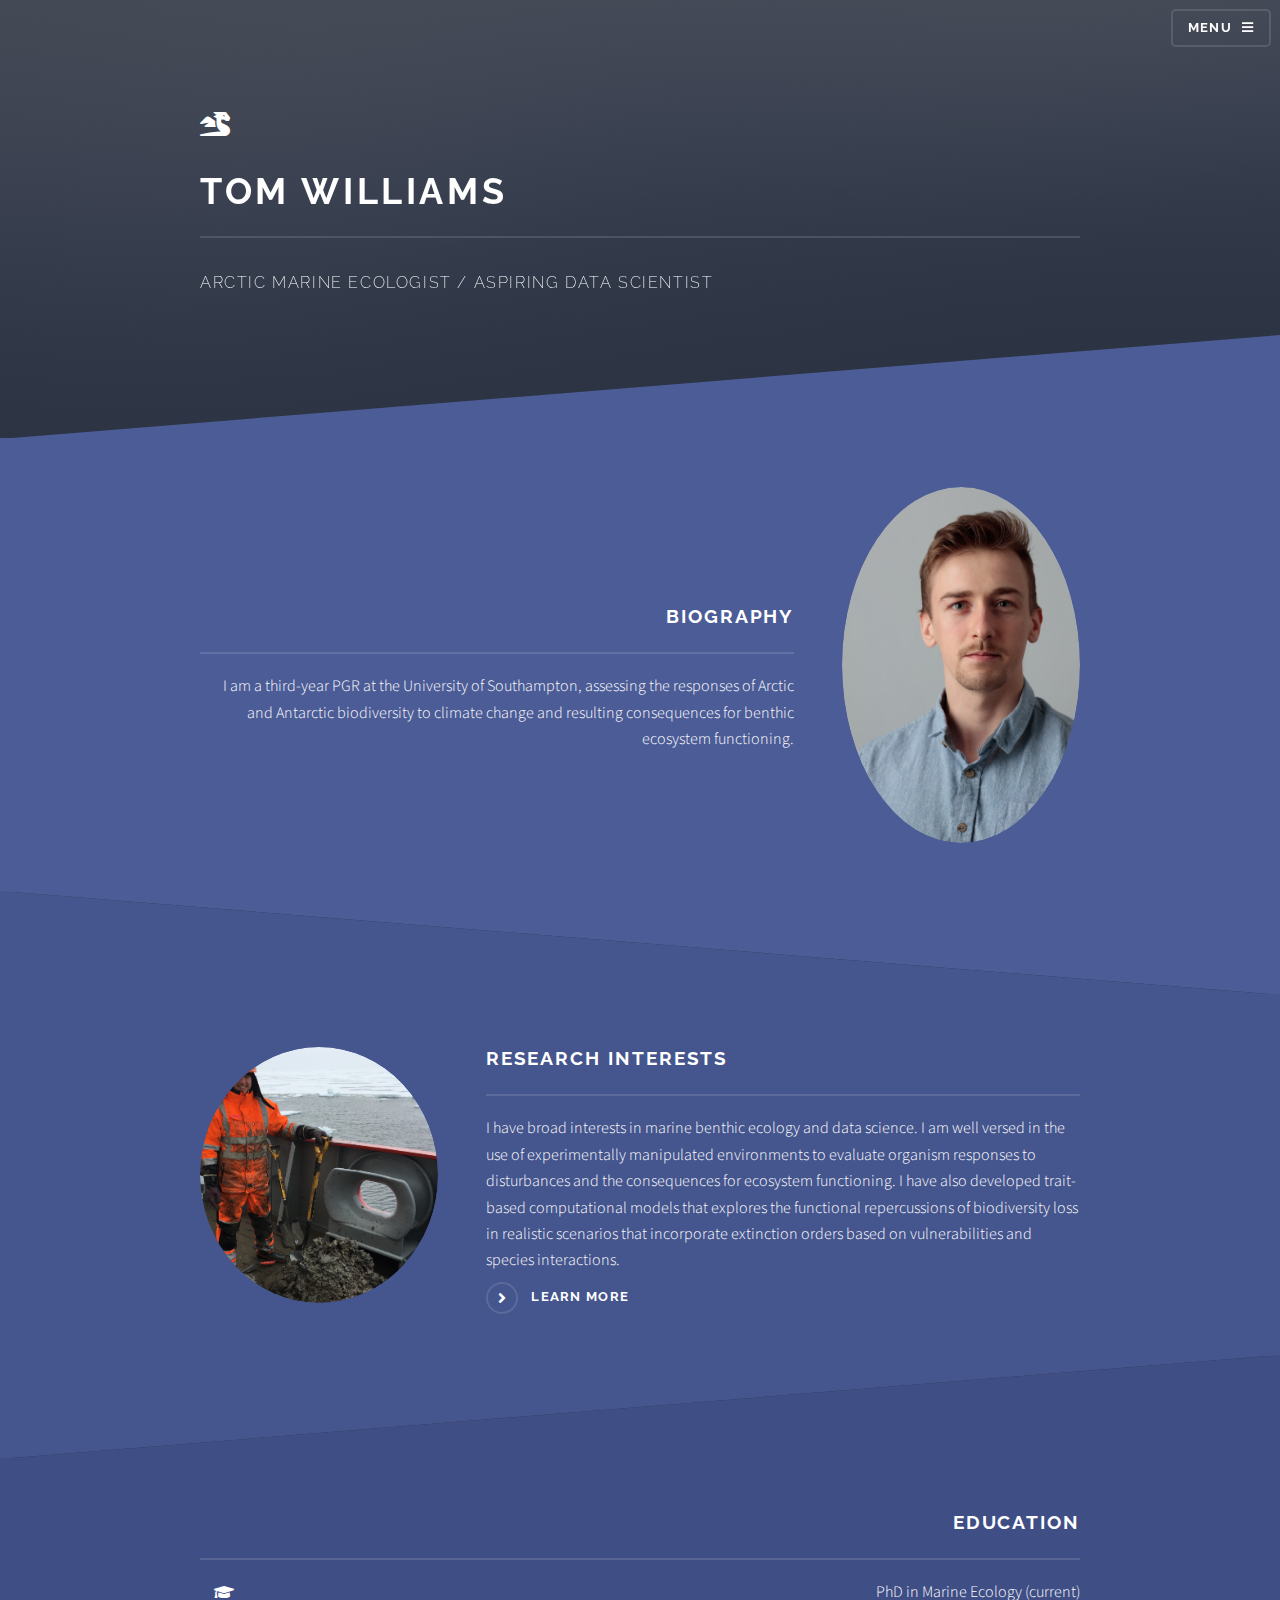
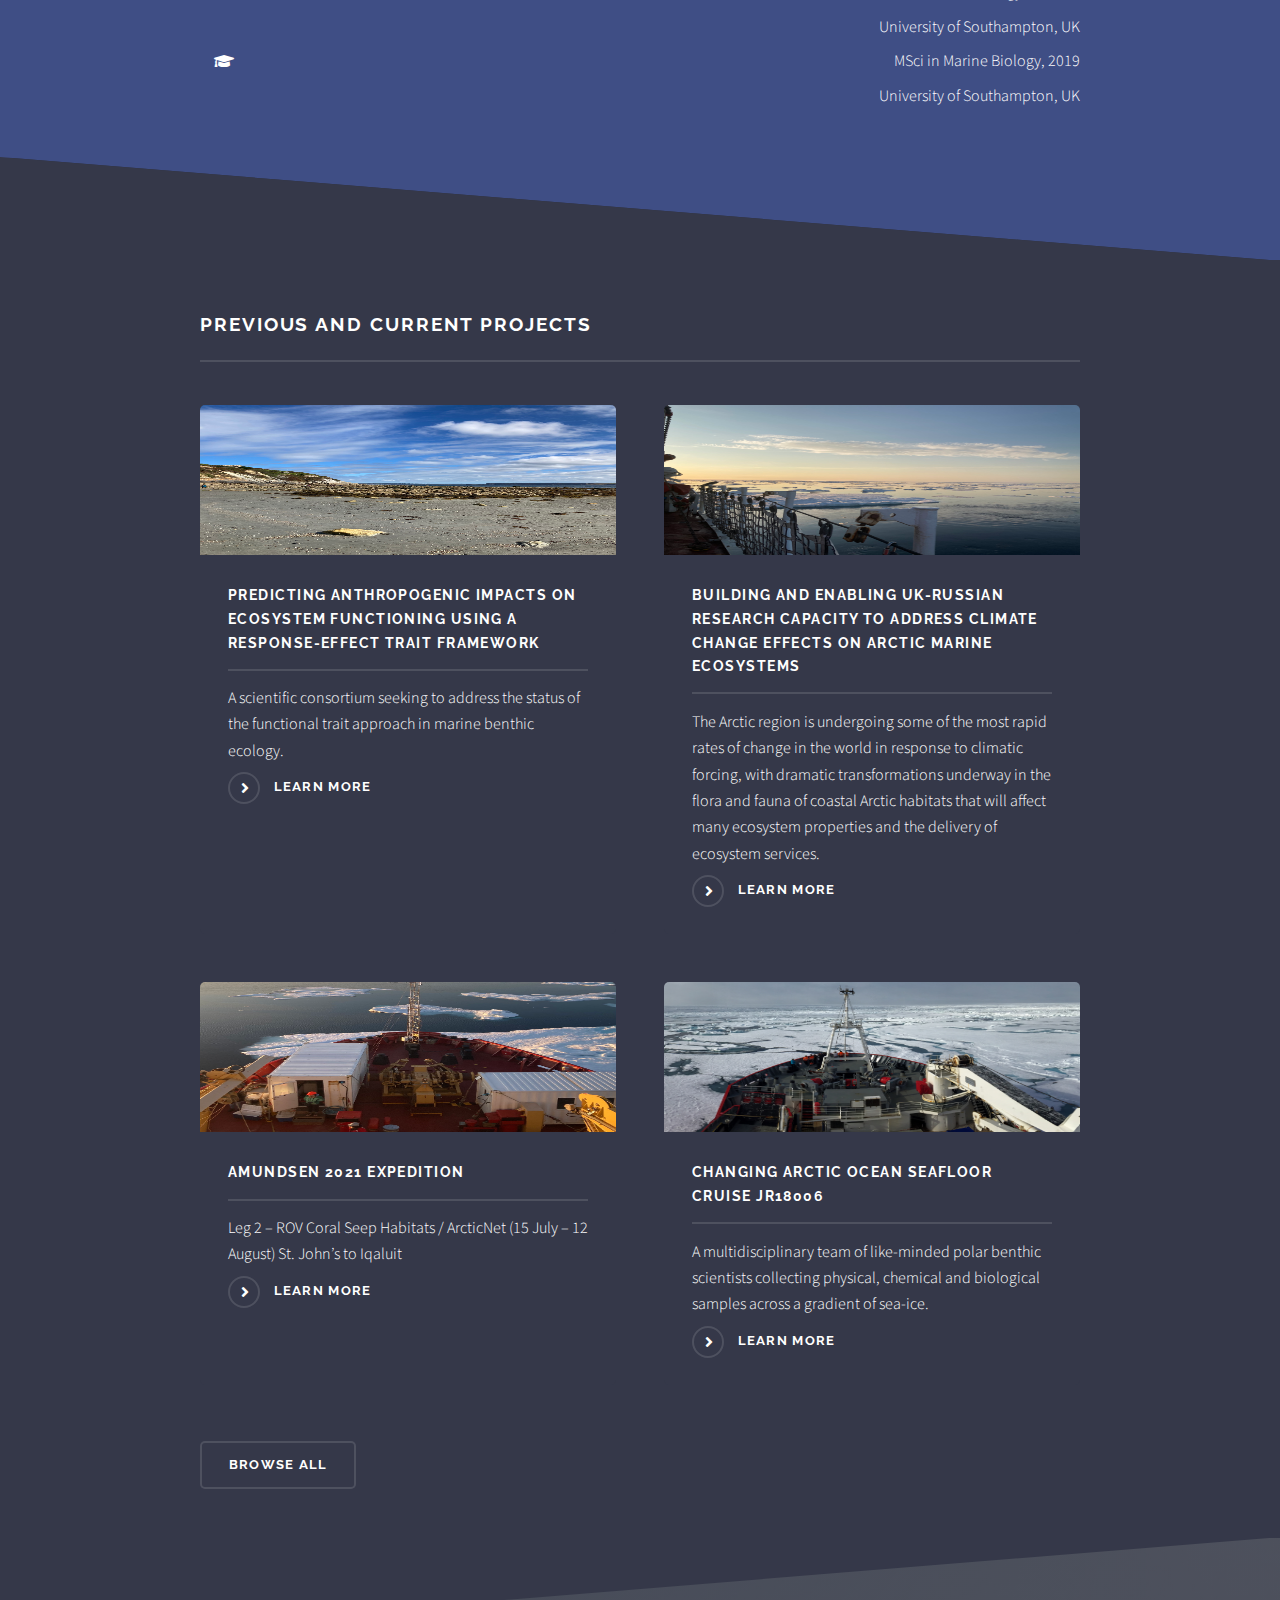
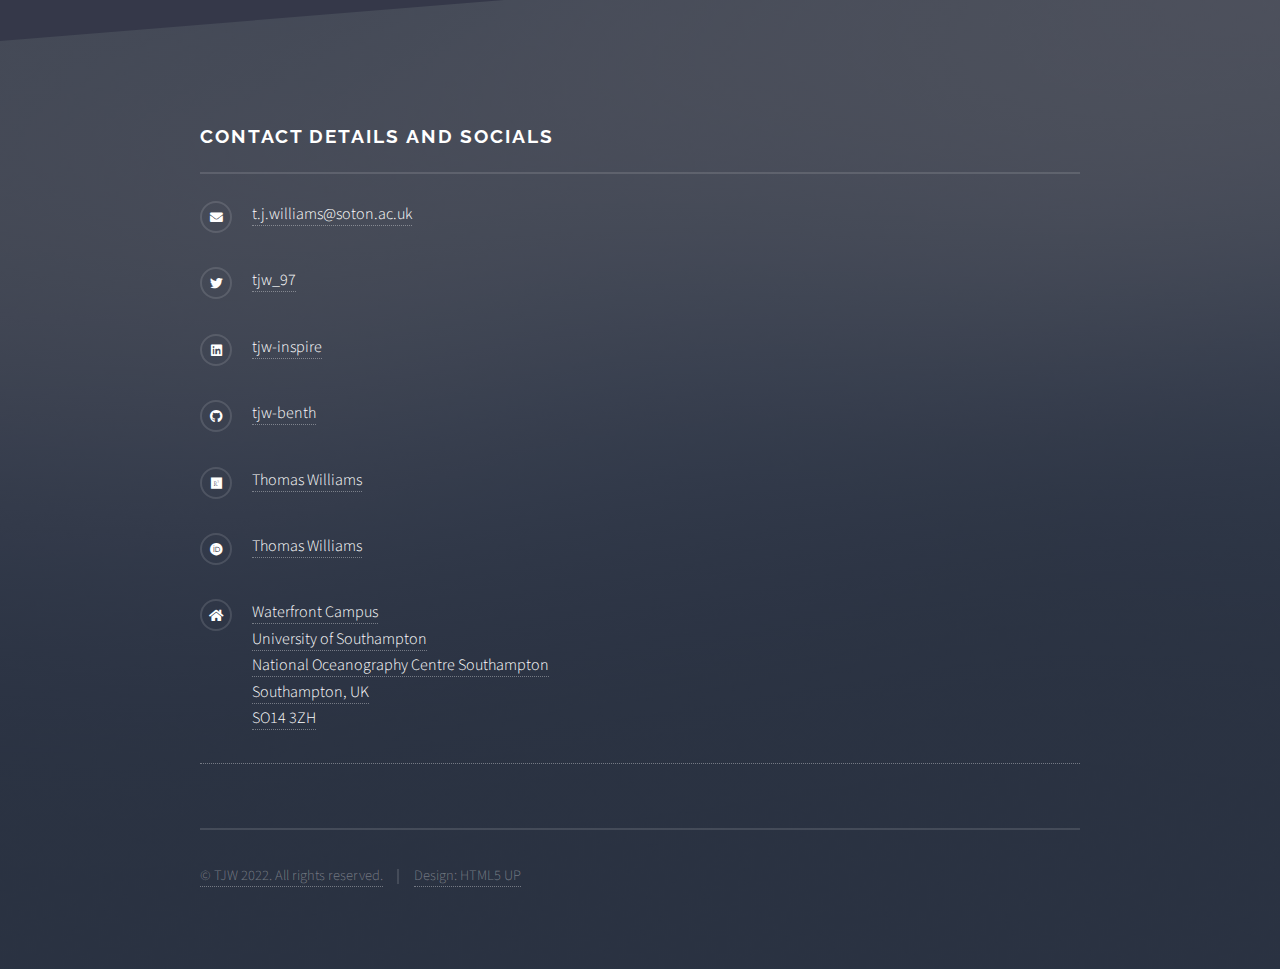
==== index.html @ 46961701 ":fire: removed obsolete contact form :art: rearranged contact information" ====
<!DOCTYPE HTML>
<!--
	Solid State by HTML5 UP
	html5up.net | @ajlkn
	Free for personal and commercial use under the CCA 3.0 license (html5up.net/license)
-->
<html>
	<head>
		<title>TJW.Github.io</title>
		<meta charset="utf-8" />
		<meta name="viewport" content="width=device-width, initial-scale=1, user-scalable=no" />
		<link rel="stylesheet" href="assets/css/main.css" />
		<noscript><link rel="stylesheet" href="assets/css/noscript.css" /></noscript>
	</head>
	<body class="is-preload">

		<!-- Page Wrapper -->
			<div id="page-wrapper">

				<!-- Header -->
					<header id="header" class="alt">
						<h1><a href="index.html">TJW</a></h1>
						<nav>
							<a href="#menu">Menu</a>
						</nav>
					</header>

				<!-- Menu -->
					<nav id="menu">
						<div class="inner">
							<h2>Menu</h2>
							<ul class="links">
								<li><a href="index.html">Home</a></li>
								<li><a href="publications.html">Publications</a></li>
								<li><a href="projects.html">Projects</a></li>
								<li><a href="#footer">Contact</a></li>
								<li><a href="#">CV</a></li>
							</ul>
							<a href="#" class="close">Close</a>
						</div>
					</nav>

				<!-- Banner -->
					<section id="banner">
						<div class="inner">
							<div class="logo"><span class="fas fa-dragon" style="font-size:24px;"></span></div>
							<h2>Tom Williams</h2>
							<p>Arctic Marine Ecologist / Aspiring Data Scientist</p>
						</div>
					</section>

				<!-- Wrapper -->
					<section id="wrapper">

						<!-- One -->
							<section id="one" class="wrapper spotlight style1">
								<div class="inner">
									<a class="image"><img src="images/profile_shot.JPG" alt="" /></a>
									<div class="content">
										<h2 class="major">Biography</h2>
										<p>I am a third-year PGR at the University of Southampton, assessing the responses of Arctic and Antarctic biodiversity to climate change and resulting consequences for benthic ecosystem functioning.</p>
									</div>
								</div>
							</section>

						<!-- Two -->
							<section id="two" class="wrapper alt spotlight style2">
								<div class="inner">
									<a class="image"><img src="images/Tom_Arcticgear.JPG" alt="" /></a>
									<div class="content">
										<h2 class="major">Research Interests</h2>
										<p>I have broad interests in marine benthic ecology and data science. I am well versed in the use of experimentally manipulated environments to evaluate organism responses to disturbances and the consequences for ecosystem functioning. I have also developed trait-based computational models that explores the functional repercussions of biodiversity loss in realistic scenarios that incorporate extinction orders based on vulnerabilities and species interactions.</p>
										<a href="projects.html" class="special">Learn more</a>
									</div>
								</div>
							</section>

						<!-- Three -->
							<section id="three" class="wrapper spotlight style3">
								<div class="inner">

									<div class="content">
										<h2 class="major">Education</h2>
										<ul class="ul-edu fa-ul">
											<li>
												<i class="fa-li fas fa-graduation-cap">
												</i>
												<div class="description">
													<p class="course">PhD in Marine Ecology (current)</p>
													<p class="institution">University of Southampton, UK</p>
                       </div>
											</li>
											<li>
												<i class="fa-li fas fa-graduation-cap">
												</i>
												<div class="description">
													<p class="course">MSci in Marine Biology, 2019</p>
													<p class="institution">University of Southampton, UK</p>
											 </div>
											</li>
										</ul>
									</div>
								</div>
							</section>

						<!-- Four -->
							<section id="four" class="wrapper alt style2">
								<div class="inner">
									<h2 class="major">Previous and Current Projects</h2>
									<section class="features">
										<article>
											<a href="https://euromarinenetwork.eu/activities/predicting-anthropogenic-impacts-on-ecosystem-functioning-using-a-response-effect-trait/" class="image"><img src="images/Brittany_beach.jpg" width= 200px; height = 150px; object-fit: cover; alt="" /></a>
											<h3 class="major">Predicting Anthropogenic Impacts on Ecosystem Functioning using a Response-Effect Trait Framework</h3>
											<p>A scientific consortium seeking to address the status of the functional trait approach in marine benthic ecology.</p>
											<a href="https://euromarinenetwork.eu/activities/predicting-anthropogenic-impacts-on-ecosystem-functioning-using-a-response-effect-trait/" class="special">Learn more</a>
										</article>
										<article>
											<a href="https://www.southampton.ac.uk/publicpolicy/support-for-policymakers/policy-projects/uk-russia-arctic-project-martin-solan.page" class="image"><img src="images/background_ice_ship.jpg" width= 200px; height = 150px; object-fit: cover; alt="" /></a>
											<h3 class="major">Building and enabling UK-Russian research capacity to address climate change effects on Arctic marine ecosystems</h3>
											<p>The Arctic region is undergoing some of the most rapid rates of change in the world in response to climatic forcing, with dramatic transformations underway in the flora and fauna of coastal Arctic habitats that will affect many ecosystem properties and the delivery of ecosystem services. </p>
											<a href="https://www.southampton.ac.uk/publicpolicy/support-for-policymakers/policy-projects/uk-russia-arctic-project-martin-solan.page" class="special">Learn more</a>
										</article>
										<article>
											<a href="https://amundsenscience.com/wp-content/uploads/2022/03/2021-Amundsen-Expedition-Report-2022-03-16-compressed.pdf" class="image"><img src="images/photo_Amundsen_2021.jpg" width= 200px; height = 150px; object-fit: cover; alt="" /></a>
											<h3 class="major">Amundsen 2021 Expedition</h3>
											<p>Leg 2 – ROV Coral Seep Habitats / ArcticNet (15 July – 12 August) St. John’s to Iqaluit</p>
											<a href="https://amundsenscience.com/wp-content/uploads/2022/03/2021-Amundsen-Expedition-Report-2022-03-16-compressed.pdf" class="special">Learn more</a>
										</article>
										<article>
											<a href="https://www.bodc.ac.uk/resources/inventories/cruise_inventory/report/17334/" class="image"><img src="images/photo_JCR_2019.jpg" width= 200px; height = 150px; object-fit: cover; alt="" /></a>
											<h3 class="major">Changing Arctic Ocean Seafloor Cruise JR18006</h3>
											<p>A multidisciplinary team of like-minded polar benthic scientists collecting physical, chemical and biological samples across a gradient of sea-ice.</p>
											<a href="https://www.bodc.ac.uk/resources/inventories/cruise_inventory/report/17334/" class="special">Learn more</a>
										</article>
									</section>
									<ul class="actions">
										<li><a href="projects.html" class="button">Browse All</a></li>
									</ul>
								</div>
							</section>

					</section>

				<!-- Footer -->
					<section id="footer">
						<div class="inner">
							<h2 class="major">Contact details and Socials</h2>
							<p></p>
							<ul class="contact">
								<li class="icon solid fa-envelope"><a href="mailto:t.j.williams@soton.ac.uk">t.j.williams@soton.ac.uk</a></li>
								<li class="icon brands fa-twitter"><a href="https://twitter.com/tjw_97">tjw_97</a></li>
								<li class="icon brands fa-linkedin"><a href="https://www.linkedin.com/in/tjwinspire/">tjw-inspire</a></li>
								<li class="icon brands fa-github"><a href="https://github.com/tjw-benth">tjw-benth</a></li>
								<li class="icon brands fa-researchgate"><a href="https://www.researchgate.net/profile/Thomas-Williams-3">Thomas Williams</a></li>
								<li class="icon brands fa-orcid"><a href="https://orcid.org/0000-0002-6616-955X">Thomas Williams</a></li>
								<li class="icon solid fa-home">
									<a href="https://www.southampton.ac.uk/about/faculties-schools-departments/school-of-ocean-and-earth-science">Waterfront Campus<br />
									University of Southampton<br />
									National Oceanography Centre Southampton<br />
									Southampton, UK<br />
									SO14 3ZH<br />
								</li>
							</ul>
							<ul class="copyright">
								<li>&copy; TJW 2022. All rights reserved.</li><li>Design: <a href="http://html5up.net">HTML5 UP</a></li>
							</ul>
						</div>
					</section>

			</div>

		<!-- Scripts -->
			<script src="assets/js/jquery.min.js"></script>
			<script src="assets/js/jquery.scrollex.min.js"></script>
			<script src="assets/js/browser.min.js"></script>
			<script src="assets/js/breakpoints.min.js"></script>
			<script src="assets/js/util.js"></script>
			<script src="assets/js/main.js"></script>

	</body>
</html>
---- assets/css/main.css ----
@import url(fontawesome-all.min.css);
@import url("https://fonts.googleapis.com/css?family=Raleway:200,700|Source+Sans+Pro:300,600,300italic,600italic");

/*
	Solid State by HTML5 UP
	html5up.net | @ajlkn
	Free for personal and commercial use under the CCA 3.0 license (html5up.net/license)
*/

html, body, div, span, applet, object,
iframe, h1, h2, h3, h4, h5, h6, p, blockquote,
pre, a, abbr, acronym, address, big, cite,
code, del, dfn, em, img, ins, kbd, q, s, samp,
small, strike, strong, sub, sup, tt, var, b,
u, i, center, dl, dt, dd, ol, ul, li, fieldset,
form, label, legend, table, caption, tbody,
tfoot, thead, tr, th, td, article, aside,
canvas, details, embed, figure, figcaption,
footer, header, hgroup, menu, nav, output, ruby,
section, summary, time, mark, audio, video {
	margin: 0;
	padding: 0;
	border: 0;
	font-size: 100%;
	font: inherit;
	vertical-align: baseline;}

article, aside, details, figcaption, figure,
footer, header, hgroup, menu, nav, section {
	display: block;}

body {
	line-height: 1;
}

ol, ul {
	list-style: none;
	margin: 5px 0;
}

blockquote, q {
	quotes: none;
}

	blockquote:before, blockquote:after, q:before, q:after {
		content: '';
		content: none;
	}

table {
	border-collapse: collapse;
	border-spacing: 0;
}

body {
	-webkit-text-size-adjust: none;
}

mark {
	background-color: transparent;
	color: inherit;
}

input::-moz-focus-inner {
	border: 0;
	padding: 0;
}

input, select, textarea {
	-moz-appearance: none;
	-webkit-appearance: none;
	-ms-appearance: none;
	appearance: none;
}

/* Basic */

	@-ms-viewport {
		width: device-width;
	}

	body {
		-ms-overflow-style: scrollbar;
	}

	@media screen and (max-width: 480px) {

		html, body {
			min-width: 320px;
		}

	}

	html {
		box-sizing: border-box;
	}

	*, *:before, *:after {
		box-sizing: inherit;
	}

	body {
		background-color: #2e3141;
		background-image: linear-gradient(to top, rgba(46, 49, 65, 0.8), rgba(46, 49, 65, 0.8)), url("../../images/background_ice_fog.jpg");
		background-size: auto, cover;
		background-attachment: fixed, fixed;
		background-position: center, center;
	}

		body.is-preload *, body.is-preload *:before, body.is-preload *:after {
			-moz-animation: none !important;
			-webkit-animation: none !important;
			-ms-animation: none !important;
			animation: none !important;
			-moz-transition: none !important;
			-webkit-transition: none !important;
			-ms-transition: none !important;
			transition: none !important;
		}

/* Type */

	body, input, select, textarea {
		color: #ffffff;
		font-family: "Source Sans Pro", Helvetica, sans-serif;
		font-size: 16.5pt;
		font-weight: 300;
		line-height: 1.65;
	}

		@media screen and (max-width: 1680px) {

			body, input, select, textarea {
				font-size: 13pt;
			}

		}

		@media screen and (max-width: 1280px) {

			body, input, select, textarea {
				font-size: 12pt;
			}

		}

		@media screen and (max-width: 980px) {

			body, input, select, textarea {
				font-size: 12pt;
			}

		}

		@media screen and (max-width: 736px) {

			body, input, select, textarea {
				font-size: 12pt;
			}

		}

		@media screen and (max-width: 480px) {

			body, input, select, textarea {
				font-size: 12pt;
			}

		}

	a {
		-moz-transition: color 0.2s ease-in-out, border-bottom-color 0.2s ease-in-out;
		-webkit-transition: color 0.2s ease-in-out, border-bottom-color 0.2s ease-in-out;
		-ms-transition: color 0.2s ease-in-out, border-bottom-color 0.2s ease-in-out;
		transition: color 0.2s ease-in-out, border-bottom-color 0.2s ease-in-out;
		border-bottom: dotted 1px rgba(255, 255, 255, 0.35);
		color: #ffffff;
		text-decoration: none;
	}

		a:hover {
			border-bottom-color: transparent;
			color: #ffffff !important;
		}

		a.special:not(.button) {
			text-decoration: none;
			border-bottom: 0;
			display: block;
			font-family: Raleway, Helvetica, sans-serif;
			font-size: 0.8em;
			font-weight: 700;
			letter-spacing: 0.1em;
			margin: 0 0 2em 0;
			text-transform: uppercase;
		}

			a.special:not(.button):before {
				-moz-osx-font-smoothing: grayscale;
				-webkit-font-smoothing: antialiased;
				display: inline-block;
				font-style: normal;
				font-variant: normal;
				text-rendering: auto;
				line-height: 1;
				text-transform: none !important;
				font-family: 'Font Awesome 5 Free';
				font-weight: 900;
			}

			a.special:not(.button):before {
				-moz-transition: background-color 0.2s ease-in-out;
				-webkit-transition: background-color 0.2s ease-in-out;
				-ms-transition: background-color 0.2s ease-in-out;
				transition: background-color 0.2s ease-in-out;
				border-radius: 100%;
				border: solid 2px rgba(255, 255, 255, 0.125);
				content: '\f105';
				display: inline-block;
				font-size: 1.25em;
				height: 2em;
				line-height: 1.75em;
				margin-right: 0.85em;
				text-align: center;
				text-indent: 0.15em;
				vertical-align: middle;
				width: 2em;
			}

			a.special:not(.button):hover:before {
				background-color: rgba(255, 255, 255, 0.025);
			}

			a.special:not(.button):active:before {
				background-color: rgba(255, 255, 255, 0.075);
			}

	strong, b {
		color: #ffffff;
		font-weight: 600;
	}

	em, i {
		font-style: italic;
	}

	p {
		margin: 0 0 .5em 0;
	}

	h1, h2, h3, h4, h5, h6 {
		color: #ffffff;
		font-family: Raleway, Helvetica, sans-serif;
		font-weight: 700;
		letter-spacing: 0.1em;
		margin: 0 0 1em 0;
		text-transform: uppercase;
	}

		h1 a, h2 a, h3 a, h4 a, h5 a, h6 a {
			color: inherit;
			text-decoration: none;
			border-bottom: 0;
		}

		h1 span, h2 span, h3 span, h4 span, h5 span, h6 span {
			font-weight: 200;
		}

		h1.major, h2.major, h3.major, h4.major, h5.major, h6.major {
			padding-bottom: 1em;
			border-bottom: solid 2px rgba(255, 255, 255, 0.125);
		}

	h2 {
		font-size: 1.2em;
	}

	h3 {
		font-size: 0.9em;
	}

	h4 {
		font-size: 0.7em;
	}

	h5 {
		font-size: 0.7em;
	}

	h6 {
		font-size: 0.7em;
	}

	@media screen and (max-width: 736px) {

		h2 {
			font-size: 1em;
		}

		h3 {
			font-size: 0.8em;
		}

	}

	sub {
		font-size: 0.8em;
		position: relative;
		top: 0.5em;
	}

	sup {
		font-size: 0.8em;
		position: relative;
		top: -0.5em;
	}

	blockquote {
		border-left: solid 4px rgba(255, 255, 255, 0.125);
		font-style: italic;
		margin: 0 0 2em 0;
		padding: 0.5em 0 0.5em 2em;
	}

	code {
		background: rgba(255, 255, 255, 0.025);
		border-radius: 5px;
		border: solid 2px rgba(255, 255, 255, 0.125);
		font-family: "Courier New", monospace;
		font-size: 0.9em;
		margin: 0 0.25em;
		padding: 0.25em 0.65em;
	}

	pre {
		-webkit-overflow-scrolling: touch;
		font-family: "Courier New", monospace;
		font-size: 0.9em;
		margin: 0 0 2em 0;
	}

		pre code {
			display: block;
			line-height: 1.75em;
			padding: 1em 1.5em;
			overflow-x: auto;
		}

	hr {
		border: 0;
		border-bottom: solid 2px rgba(255, 255, 255, 0.125);
		margin: 2.5em 0;
	}

		hr.major {
			margin: 4em 0;
		}

	.align-left {
		text-align: left;
	}

	.align-center {
		text-align: center;
	}

	.align-right {
		text-align: right;
	}

/* Row */

	.row {
		display: flex;
		flex-wrap: wrap;
		box-sizing: border-box;
		align-items: stretch;
	}

		.row > * {
			box-sizing: border-box;
		}

		.row.gtr-uniform > * > :last-child {
			margin-bottom: 0;
		}

		.row.aln-left {
			justify-content: flex-start;
		}

		.row.aln-center {
			justify-content: center;
		}

		.row.aln-right {
			justify-content: flex-end;
		}

		.row.aln-top {
			align-items: flex-start;
		}

		.row.aln-middle {
			align-items: center;
		}

		.row.aln-bottom {
			align-items: flex-end;
		}

		.row > .imp {
			order: -1;
		}

		.row > .col-1 {
			width: 8.33333%;
		}

		.row > .off-1 {
			margin-left: 8.33333%;
		}

		.row > .col-2 {
			width: 16.66667%;
		}

		.row > .off-2 {
			margin-left: 16.66667%;
		}

		.row > .col-3 {
			width: 25%;
		}

		.row > .off-3 {
			margin-left: 25%;
		}

		.row > .col-4 {
			width: 33.33333%;
		}

		.row > .off-4 {
			margin-left: 33.33333%;
		}

		.row > .col-5 {
			width: 41.66667%;
		}

		.row > .off-5 {
			margin-left: 41.66667%;
		}

		.row > .col-6 {
			width: 50%;
		}

		.row > .off-6 {
			margin-left: 50%;
		}

		.row > .col-7 {
			width: 58.33333%;
		}

		.row > .off-7 {
			margin-left: 58.33333%;
		}

		.row > .col-8 {
			width: 66.66667%;
		}

		.row > .off-8 {
			margin-left: 66.66667%;
		}

		.row > .col-9 {
			width: 75%;
		}

		.row > .off-9 {
			margin-left: 75%;
		}

		.row > .col-10 {
			width: 83.33333%;
		}

		.row > .off-10 {
			margin-left: 83.33333%;
		}

		.row > .col-11 {
			width: 91.66667%;
		}

		.row > .off-11 {
			margin-left: 91.66667%;
		}

		.row > .col-12 {
			width: 100%;
		}

		.row > .off-12 {
			margin-left: 100%;
		}

		.row.gtr-0 {
			margin-top: 0;
			margin-left: 0em;
		}

			.row.gtr-0 > * {
				padding: 0 0 0 0em;
			}

			.row.gtr-0.gtr-uniform {
				margin-top: 0em;
			}

				.row.gtr-0.gtr-uniform > * {
					padding-top: 0em;
				}

		.row.gtr-25 {
			margin-top: 0;
			margin-left: -0.4375em;
		}

			.row.gtr-25 > * {
				padding: 0 0 0 0.4375em;
			}

			.row.gtr-25.gtr-uniform {
				margin-top: -0.4375em;
			}

				.row.gtr-25.gtr-uniform > * {
					padding-top: 0.4375em;
				}

		.row.gtr-50 {
			margin-top: 0;
			margin-left: -0.875em;
		}

			.row.gtr-50 > * {
				padding: 0 0 0 0.875em;
			}

			.row.gtr-50.gtr-uniform {
				margin-top: -0.875em;
			}

				.row.gtr-50.gtr-uniform > * {
					padding-top: 0.875em;
				}

		.row {
			margin-top: 0;
			margin-left: -1.75em;
		}

			.row > * {
				padding: 0 0 0 1.75em;
			}

			.row.gtr-uniform {
				margin-top: -1.75em;
			}

				.row.gtr-uniform > * {
					padding-top: 1.75em;
				}

		.row.gtr-150 {
			margin-top: 0;
			margin-left: -2.625em;
		}

			.row.gtr-150 > * {
				padding: 0 0 0 2.625em;
			}

			.row.gtr-150.gtr-uniform {
				margin-top: -2.625em;
			}

				.row.gtr-150.gtr-uniform > * {
					padding-top: 2.625em;
				}

		.row.gtr-200 {
			margin-top: 0;
			margin-left: -3.5em;
		}

			.row.gtr-200 > * {
				padding: 0 0 0 3.5em;
			}

			.row.gtr-200.gtr-uniform {
				margin-top: -3.5em;
			}

				.row.gtr-200.gtr-uniform > * {
					padding-top: 3.5em;
				}

		@media screen and (max-width: 1680px) {

			.row {
				display: flex;
				flex-wrap: wrap;
				box-sizing: border-box;
				align-items: stretch;
			}

				.row > * {
					box-sizing: border-box;
				}

				.row.gtr-uniform > * > :last-child {
					margin-bottom: 0;
				}

				.row.aln-left {
					justify-content: flex-start;
				}

				.row.aln-center {
					justify-content: center;
				}

				.row.aln-right {
					justify-content: flex-end;
				}

				.row.aln-top {
					align-items: flex-start;
				}

				.row.aln-middle {
					align-items: center;
				}

				.row.aln-bottom {
					align-items: flex-end;
				}

				.row > .imp-xlarge {
					order: -1;
				}

				.row > .col-1-xlarge {
					width: 8.33333%;
				}

				.row > .off-1-xlarge {
					margin-left: 8.33333%;
				}

				.row > .col-2-xlarge {
					width: 16.66667%;
				}

				.row > .off-2-xlarge {
					margin-left: 16.66667%;
				}

				.row > .col-3-xlarge {
					width: 25%;
				}

				.row > .off-3-xlarge {
					margin-left: 25%;
				}

				.row > .col-4-xlarge {
					width: 33.33333%;
				}

				.row > .off-4-xlarge {
					margin-left: 33.33333%;
				}

				.row > .col-5-xlarge {
					width: 41.66667%;
				}

				.row > .off-5-xlarge {
					margin-left: 41.66667%;
				}

				.row > .col-6-xlarge {
					width: 50%;
				}

				.row > .off-6-xlarge {
					margin-left: 50%;
				}

				.row > .col-7-xlarge {
					width: 58.33333%;
				}

				.row > .off-7-xlarge {
					margin-left: 58.33333%;
				}

				.row > .col-8-xlarge {
					width: 66.66667%;
				}

				.row > .off-8-xlarge {
					margin-left: 66.66667%;
				}

				.row > .col-9-xlarge {
					width: 75%;
				}

				.row > .off-9-xlarge {
					margin-left: 75%;
				}

				.row > .col-10-xlarge {
					width: 83.33333%;
				}

				.row > .off-10-xlarge {
					margin-left: 83.33333%;
				}

				.row > .col-11-xlarge {
					width: 91.66667%;
				}

				.row > .off-11-xlarge {
					margin-left: 91.66667%;
				}

				.row > .col-12-xlarge {
					width: 100%;
				}

				.row > .off-12-xlarge {
					margin-left: 100%;
				}

				.row.gtr-0 {
					margin-top: 0;
					margin-left: 0em;
				}

					.row.gtr-0 > * {
						padding: 0 0 0 0em;
					}

					.row.gtr-0.gtr-uniform {
						margin-top: 0em;
					}

						.row.gtr-0.gtr-uniform > * {
							padding-top: 0em;
						}

				.row.gtr-25 {
					margin-top: 0;
					margin-left: -0.4375em;
				}

					.row.gtr-25 > * {
						padding: 0 0 0 0.4375em;
					}

					.row.gtr-25.gtr-uniform {
						margin-top: -0.4375em;
					}

						.row.gtr-25.gtr-uniform > * {
							padding-top: 0.4375em;
						}

				.row.gtr-50 {
					margin-top: 0;
					margin-left: -0.875em;
				}

					.row.gtr-50 > * {
						padding: 0 0 0 0.875em;
					}

					.row.gtr-50.gtr-uniform {
						margin-top: -0.875em;
					}

						.row.gtr-50.gtr-uniform > * {
							padding-top: 0.875em;
						}

				.row {
					margin-top: 0;
					margin-left: -1.75em;
				}

					.row > * {
						padding: 0 0 0 1.75em;
					}

					.row.gtr-uniform {
						margin-top: -1.75em;
					}

						.row.gtr-uniform > * {
							padding-top: 1.75em;
						}

				.row.gtr-150 {
					margin-top: 0;
					margin-left: -2.625em;
				}

					.row.gtr-150 > * {
						padding: 0 0 0 2.625em;
					}

					.row.gtr-150.gtr-uniform {
						margin-top: -2.625em;
					}

						.row.gtr-150.gtr-uniform > * {
							padding-top: 2.625em;
						}

				.row.gtr-200 {
					margin-top: 0;
					margin-left: -3.5em;
				}

					.row.gtr-200 > * {
						padding: 0 0 0 3.5em;
					}

					.row.gtr-200.gtr-uniform {
						margin-top: -3.5em;
					}

						.row.gtr-200.gtr-uniform > * {
							padding-top: 3.5em;
						}

		}

		@media screen and (max-width: 1280px) {

			.row {
				display: flex;
				flex-wrap: wrap;
				box-sizing: border-box;
				align-items: stretch;
			}

				.row > * {
					box-sizing: border-box;
				}

				.row.gtr-uniform > * > :last-child {
					margin-bottom: 0;
				}

				.row.aln-left {
					justify-content: flex-start;
				}

				.row.aln-center {
					justify-content: center;
				}

				.row.aln-right {
					justify-content: flex-end;
				}

				.row.aln-top {
					align-items: flex-start;
				}

				.row.aln-middle {
					align-items: center;
				}

				.row.aln-bottom {
					align-items: flex-end;
				}

				.row > .imp-large {
					order: -1;
				}

				.row > .col-1-large {
					width: 8.33333%;
				}

				.row > .off-1-large {
					margin-left: 8.33333%;
				}

				.row > .col-2-large {
					width: 16.66667%;
				}

				.row > .off-2-large {
					margin-left: 16.66667%;
				}

				.row > .col-3-large {
					width: 25%;
				}

				.row > .off-3-large {
					margin-left: 25%;
				}

				.row > .col-4-large {
					width: 33.33333%;
				}

				.row > .off-4-large {
					margin-left: 33.33333%;
				}

				.row > .col-5-large {
					width: 41.66667%;
				}

				.row > .off-5-large {
					margin-left: 41.66667%;
				}

				.row > .col-6-large {
					width: 50%;
				}

				.row > .off-6-large {
					margin-left: 50%;
				}

				.row > .col-7-large {
					width: 58.33333%;
				}

				.row > .off-7-large {
					margin-left: 58.33333%;
				}

				.row > .col-8-large {
					width: 66.66667%;
				}

				.row > .off-8-large {
					margin-left: 66.66667%;
				}

				.row > .col-9-large {
					width: 75%;
				}

				.row > .off-9-large {
					margin-left: 75%;
				}

				.row > .col-10-large {
					width: 83.33333%;
				}

				.row > .off-10-large {
					margin-left: 83.33333%;
				}

				.row > .col-11-large {
					width: 91.66667%;
				}

				.row > .off-11-large {
					margin-left: 91.66667%;
				}

				.row > .col-12-large {
					width: 100%;
				}

				.row > .off-12-large {
					margin-left: 100%;
				}

				.row.gtr-0 {
					margin-top: 0;
					margin-left: 0em;
				}

					.row.gtr-0 > * {
						padding: 0 0 0 0em;
					}

					.row.gtr-0.gtr-uniform {
						margin-top: 0em;
					}

						.row.gtr-0.gtr-uniform > * {
							padding-top: 0em;
						}

				.row.gtr-25 {
					margin-top: 0;
					margin-left: -0.4375em;
				}

					.row.gtr-25 > * {
						padding: 0 0 0 0.4375em;
					}

					.row.gtr-25.gtr-uniform {
						margin-top: -0.4375em;
					}

						.row.gtr-25.gtr-uniform > * {
							padding-top: 0.4375em;
						}

				.row.gtr-50 {
					margin-top: 0;
					margin-left: -0.875em;
				}

					.row.gtr-50 > * {
						padding: 0 0 0 0.875em;
					}

					.row.gtr-50.gtr-uniform {
						margin-top: -0.875em;
					}

						.row.gtr-50.gtr-uniform > * {
							padding-top: 0.875em;
						}

				.row {
					margin-top: 0;
					margin-left: -1.75em;
				}

					.row > * {
						padding: 0 0 0 1.75em;
					}

					.row.gtr-uniform {
						margin-top: -1.75em;
					}

						.row.gtr-uniform > * {
							padding-top: 1.75em;
						}

				.row.gtr-150 {
					margin-top: 0;
					margin-left: -2.625em;
				}

					.row.gtr-150 > * {
						padding: 0 0 0 2.625em;
					}

					.row.gtr-150.gtr-uniform {
						margin-top: -2.625em;
					}

						.row.gtr-150.gtr-uniform > * {
							padding-top: 2.625em;
						}

				.row.gtr-200 {
					margin-top: 0;
					margin-left: -3.5em;
				}

					.row.gtr-200 > * {
						padding: 0 0 0 3.5em;
					}

					.row.gtr-200.gtr-uniform {
						margin-top: -3.5em;
					}

						.row.gtr-200.gtr-uniform > * {
							padding-top: 3.5em;
						}

		}

		@media screen and (max-width: 980px) {

			.row {
				display: flex;
				flex-wrap: wrap;
				box-sizing: border-box;
				align-items: stretch;
			}

				.row > * {
					box-sizing: border-box;
				}

				.row.gtr-uniform > * > :last-child {
					margin-bottom: 0;
				}

				.row.aln-left {
					justify-content: flex-start;
				}

				.row.aln-center {
					justify-content: center;
				}

				.row.aln-right {
					justify-content: flex-end;
				}

				.row.aln-top {
					align-items: flex-start;
				}

				.row.aln-middle {
					align-items: center;
				}

				.row.aln-bottom {
					align-items: flex-end;
				}

				.row > .imp-medium {
					order: -1;
				}

				.row > .col-1-medium {
					width: 8.33333%;
				}

				.row > .off-1-medium {
					margin-left: 8.33333%;
				}

				.row > .col-2-medium {
					width: 16.66667%;
				}

				.row > .off-2-medium {
					margin-left: 16.66667%;
				}

				.row > .col-3-medium {
					width: 25%;
				}

				.row > .off-3-medium {
					margin-left: 25%;
				}

				.row > .col-4-medium {
					width: 33.33333%;
				}

				.row > .off-4-medium {
					margin-left: 33.33333%;
				}

				.row > .col-5-medium {
					width: 41.66667%;
				}

				.row > .off-5-medium {
					margin-left: 41.66667%;
				}

				.row > .col-6-medium {
					width: 50%;
				}

				.row > .off-6-medium {
					margin-left: 50%;
				}

				.row > .col-7-medium {
					width: 58.33333%;
				}

				.row > .off-7-medium {
					margin-left: 58.33333%;
				}

				.row > .col-8-medium {
					width: 66.66667%;
				}

				.row > .off-8-medium {
					margin-left: 66.66667%;
				}

				.row > .col-9-medium {
					width: 75%;
				}

				.row > .off-9-medium {
					margin-left: 75%;
				}

				.row > .col-10-medium {
					width: 83.33333%;
				}

				.row > .off-10-medium {
					margin-left: 83.33333%;
				}

				.row > .col-11-medium {
					width: 91.66667%;
				}

				.row > .off-11-medium {
					margin-left: 91.66667%;
				}

				.row > .col-12-medium {
					width: 100%;
				}

				.row > .off-12-medium {
					margin-left: 100%;
				}

				.row.gtr-0 {
					margin-top: 0;
					margin-left: 0em;
				}

					.row.gtr-0 > * {
						padding: 0 0 0 0em;
					}

					.row.gtr-0.gtr-uniform {
						margin-top: 0em;
					}

						.row.gtr-0.gtr-uniform > * {
							padding-top: 0em;
						}

				.row.gtr-25 {
					margin-top: 0;
					margin-left: -0.4375em;
				}

					.row.gtr-25 > * {
						padding: 0 0 0 0.4375em;
					}

					.row.gtr-25.gtr-uniform {
						margin-top: -0.4375em;
					}

						.row.gtr-25.gtr-uniform > * {
							padding-top: 0.4375em;
						}

				.row.gtr-50 {
					margin-top: 0;
					margin-left: -0.875em;
				}

					.row.gtr-50 > * {
						padding: 0 0 0 0.875em;
					}

					.row.gtr-50.gtr-uniform {
						margin-top: -0.875em;
					}

						.row.gtr-50.gtr-uniform > * {
							padding-top: 0.875em;
						}

				.row {
					margin-top: 0;
					margin-left: -1.75em;
				}

					.row > * {
						padding: 0 0 0 1.75em;
					}

					.row.gtr-uniform {
						margin-top: -1.75em;
					}

						.row.gtr-uniform > * {
							padding-top: 1.75em;
						}

				.row.gtr-150 {
					margin-top: 0;
					margin-left: -2.625em;
				}

					.row.gtr-150 > * {
						padding: 0 0 0 2.625em;
					}

					.row.gtr-150.gtr-uniform {
						margin-top: -2.625em;
					}

						.row.gtr-150.gtr-uniform > * {
							padding-top: 2.625em;
						}

				.row.gtr-200 {
					margin-top: 0;
					margin-left: -3.5em;
				}

					.row.gtr-200 > * {
						padding: 0 0 0 3.5em;
					}

					.row.gtr-200.gtr-uniform {
						margin-top: -3.5em;
					}

						.row.gtr-200.gtr-uniform > * {
							padding-top: 3.5em;
						}

		}

		@media screen and (max-width: 736px) {

			.row {
				display: flex;
				flex-wrap: wrap;
				box-sizing: border-box;
				align-items: stretch;
			}

				.row > * {
					box-sizing: border-box;
				}

				.row.gtr-uniform > * > :last-child {
					margin-bottom: 0;
				}

				.row.aln-left {
					justify-content: flex-start;
				}

				.row.aln-center {
					justify-content: center;
				}

				.row.aln-right {
					justify-content: flex-end;
				}

				.row.aln-top {
					align-items: flex-start;
				}

				.row.aln-middle {
					align-items: center;
				}

				.row.aln-bottom {
					align-items: flex-end;
				}

				.row > .imp-small {
					order: -1;
				}

				.row > .col-1-small {
					width: 8.33333%;
				}

				.row > .off-1-small {
					margin-left: 8.33333%;
				}

				.row > .col-2-small {
					width: 16.66667%;
				}

				.row > .off-2-small {
					margin-left: 16.66667%;
				}

				.row > .col-3-small {
					width: 25%;
				}

				.row > .off-3-small {
					margin-left: 25%;
				}

				.row > .col-4-small {
					width: 33.33333%;
				}

				.row > .off-4-small {
					margin-left: 33.33333%;
				}

				.row > .col-5-small {
					width: 41.66667%;
				}

				.row > .off-5-small {
					margin-left: 41.66667%;
				}

				.row > .col-6-small {
					width: 50%;
				}

				.row > .off-6-small {
					margin-left: 50%;
				}

				.row > .col-7-small {
					width: 58.33333%;
				}

				.row > .off-7-small {
					margin-left: 58.33333%;
				}

				.row > .col-8-small {
					width: 66.66667%;
				}

				.row > .off-8-small {
					margin-left: 66.66667%;
				}

				.row > .col-9-small {
					width: 75%;
				}

				.row > .off-9-small {
					margin-left: 75%;
				}

				.row > .col-10-small {
					width: 83.33333%;
				}

				.row > .off-10-small {
					margin-left: 83.33333%;
				}

				.row > .col-11-small {
					width: 91.66667%;
				}

				.row > .off-11-small {
					margin-left: 91.66667%;
				}

				.row > .col-12-small {
					width: 100%;
				}

				.row > .off-12-small {
					margin-left: 100%;
				}

				.row.gtr-0 {
					margin-top: 0;
					margin-left: 0em;
				}

					.row.gtr-0 > * {
						padding: 0 0 0 0em;
					}

					.row.gtr-0.gtr-uniform {
						margin-top: 0em;
					}

						.row.gtr-0.gtr-uniform > * {
							padding-top: 0em;
						}

				.row.gtr-25 {
					margin-top: 0;
					margin-left: -0.3125em;
				}

					.row.gtr-25 > * {
						padding: 0 0 0 0.3125em;
					}

					.row.gtr-25.gtr-uniform {
						margin-top: -0.3125em;
					}

						.row.gtr-25.gtr-uniform > * {
							padding-top: 0.3125em;
						}

				.row.gtr-50 {
					margin-top: 0;
					margin-left: -0.625em;
				}

					.row.gtr-50 > * {
						padding: 0 0 0 0.625em;
					}

					.row.gtr-50.gtr-uniform {
						margin-top: -0.625em;
					}

						.row.gtr-50.gtr-uniform > * {
							padding-top: 0.625em;
						}

				.row {
					margin-top: 0;
					margin-left: -1.25em;
				}

					.row > * {
						padding: 0 0 0 1.25em;
					}

					.row.gtr-uniform {
						margin-top: -1.25em;
					}

						.row.gtr-uniform > * {
							padding-top: 1.25em;
						}

				.row.gtr-150 {
					margin-top: 0;
					margin-left: -1.875em;
				}

					.row.gtr-150 > * {
						padding: 0 0 0 1.875em;
					}

					.row.gtr-150.gtr-uniform {
						margin-top: -1.875em;
					}

						.row.gtr-150.gtr-uniform > * {
							padding-top: 1.875em;
						}

				.row.gtr-200 {
					margin-top: 0;
					margin-left: -2.5em;
				}

					.row.gtr-200 > * {
						padding: 0 0 0 2.5em;
					}

					.row.gtr-200.gtr-uniform {
						margin-top: -2.5em;
					}

						.row.gtr-200.gtr-uniform > * {
							padding-top: 2.5em;
						}

		}

		@media screen and (max-width: 480px) {

			.row {
				display: flex;
				flex-wrap: wrap;
				box-sizing: border-box;
				align-items: stretch;
			}

				.row > * {
					box-sizing: border-box;
				}

				.row.gtr-uniform > * > :last-child {
					margin-bottom: 0;
				}

				.row.aln-left {
					justify-content: flex-start;
				}

				.row.aln-center {
					justify-content: center;
				}

				.row.aln-right {
					justify-content: flex-end;
				}

				.row.aln-top {
					align-items: flex-start;
				}

				.row.aln-middle {
					align-items: center;
				}

				.row.aln-bottom {
					align-items: flex-end;
				}

				.row > .imp-xsmall {
					order: -1;
				}

				.row > .col-1-xsmall {
					width: 8.33333%;
				}

				.row > .off-1-xsmall {
					margin-left: 8.33333%;
				}

				.row > .col-2-xsmall {
					width: 16.66667%;
				}

				.row > .off-2-xsmall {
					margin-left: 16.66667%;
				}

				.row > .col-3-xsmall {
					width: 25%;
				}

				.row > .off-3-xsmall {
					margin-left: 25%;
				}

				.row > .col-4-xsmall {
					width: 33.33333%;
				}

				.row > .off-4-xsmall {
					margin-left: 33.33333%;
				}

				.row > .col-5-xsmall {
					width: 41.66667%;
				}

				.row > .off-5-xsmall {
					margin-left: 41.66667%;
				}

				.row > .col-6-xsmall {
					width: 50%;
				}

				.row > .off-6-xsmall {
					margin-left: 50%;
				}

				.row > .col-7-xsmall {
					width: 58.33333%;
				}

				.row > .off-7-xsmall {
					margin-left: 58.33333%;
				}

				.row > .col-8-xsmall {
					width: 66.66667%;
				}

				.row > .off-8-xsmall {
					margin-left: 66.66667%;
				}

				.row > .col-9-xsmall {
					width: 75%;
				}

				.row > .off-9-xsmall {
					margin-left: 75%;
				}

				.row > .col-10-xsmall {
					width: 83.33333%;
				}

				.row > .off-10-xsmall {
					margin-left: 83.33333%;
				}

				.row > .col-11-xsmall {
					width: 91.66667%;
				}

				.row > .off-11-xsmall {
					margin-left: 91.66667%;
				}

				.row > .col-12-xsmall {
					width: 100%;
				}

				.row > .off-12-xsmall {
					margin-left: 100%;
				}

				.row.gtr-0 {
					margin-top: 0;
					margin-left: 0em;
				}

					.row.gtr-0 > * {
						padding: 0 0 0 0em;
					}

					.row.gtr-0.gtr-uniform {
						margin-top: 0em;
					}

						.row.gtr-0.gtr-uniform > * {
							padding-top: 0em;
						}

				.row.gtr-25 {
					margin-top: 0;
					margin-left: -0.3125em;
				}

					.row.gtr-25 > * {
						padding: 0 0 0 0.3125em;
					}

					.row.gtr-25.gtr-uniform {
						margin-top: -0.3125em;
					}

						.row.gtr-25.gtr-uniform > * {
							padding-top: 0.3125em;
						}

				.row.gtr-50 {
					margin-top: 0;
					margin-left: -0.625em;
				}

					.row.gtr-50 > * {
						padding: 0 0 0 0.625em;
					}

					.row.gtr-50.gtr-uniform {
						margin-top: -0.625em;
					}

						.row.gtr-50.gtr-uniform > * {
							padding-top: 0.625em;
						}

				.row {
					margin-top: 0;
					margin-left: -1.25em;
				}

					.row > * {
						padding: 0 0 0 1.25em;
					}

					.row.gtr-uniform {
						margin-top: -1.25em;
					}

						.row.gtr-uniform > * {
							padding-top: 1.25em;
						}

				.row.gtr-150 {
					margin-top: 0;
					margin-left: -1.875em;
				}

					.row.gtr-150 > * {
						padding: 0 0 0 1.875em;
					}

					.row.gtr-150.gtr-uniform {
						margin-top: -1.875em;
					}

						.row.gtr-150.gtr-uniform > * {
							padding-top: 1.875em;
						}

				.row.gtr-200 {
					margin-top: 0;
					margin-left: -2.5em;
				}

					.row.gtr-200 > * {
						padding: 0 0 0 2.5em;
					}

					.row.gtr-200.gtr-uniform {
						margin-top: -2.5em;
					}

						.row.gtr-200.gtr-uniform > * {
							padding-top: 2.5em;
						}

		}

		@media screen and (max-width: 360px) {

			.row {
				display: flex;
				flex-wrap: wrap;
				box-sizing: border-box;
				align-items: stretch;
			}

				.row > * {
					box-sizing: border-box;
				}

				.row.gtr-uniform > * > :last-child {
					margin-bottom: 0;
				}

				.row.aln-left {
					justify-content: flex-start;
				}

				.row.aln-center {
					justify-content: center;
				}

				.row.aln-right {
					justify-content: flex-end;
				}

				.row.aln-top {
					align-items: flex-start;
				}

				.row.aln-middle {
					align-items: center;
				}

				.row.aln-bottom {
					align-items: flex-end;
				}

				.row > .imp-xxsmall {
					order: -1;
				}

				.row > .col-1-xxsmall {
					width: 8.33333%;
				}

				.row > .off-1-xxsmall {
					margin-left: 8.33333%;
				}

				.row > .col-2-xxsmall {
					width: 16.66667%;
				}

				.row > .off-2-xxsmall {
					margin-left: 16.66667%;
				}

				.row > .col-3-xxsmall {
					width: 25%;
				}

				.row > .off-3-xxsmall {
					margin-left: 25%;
				}

				.row > .col-4-xxsmall {
					width: 33.33333%;
				}

				.row > .off-4-xxsmall {
					margin-left: 33.33333%;
				}

				.row > .col-5-xxsmall {
					width: 41.66667%;
				}

				.row > .off-5-xxsmall {
					margin-left: 41.66667%;
				}

				.row > .col-6-xxsmall {
					width: 50%;
				}

				.row > .off-6-xxsmall {
					margin-left: 50%;
				}

				.row > .col-7-xxsmall {
					width: 58.33333%;
				}

				.row > .off-7-xxsmall {
					margin-left: 58.33333%;
				}

				.row > .col-8-xxsmall {
					width: 66.66667%;
				}

				.row > .off-8-xxsmall {
					margin-left: 66.66667%;
				}

				.row > .col-9-xxsmall {
					width: 75%;
				}

				.row > .off-9-xxsmall {
					margin-left: 75%;
				}

				.row > .col-10-xxsmall {
					width: 83.33333%;
				}

				.row > .off-10-xxsmall {
					margin-left: 83.33333%;
				}

				.row > .col-11-xxsmall {
					width: 91.66667%;
				}

				.row > .off-11-xxsmall {
					margin-left: 91.66667%;
				}

				.row > .col-12-xxsmall {
					width: 100%;
				}

				.row > .off-12-xxsmall {
					margin-left: 100%;
				}

				.row.gtr-0 {
					margin-top: 0;
					margin-left: 0em;
				}

					.row.gtr-0 > * {
						padding: 0 0 0 0em;
					}

					.row.gtr-0.gtr-uniform {
						margin-top: 0em;
					}

						.row.gtr-0.gtr-uniform > * {
							padding-top: 0em;
						}

				.row.gtr-25 {
					margin-top: 0;
					margin-left: -0.3125em;
				}

					.row.gtr-25 > * {
						padding: 0 0 0 0.3125em;
					}

					.row.gtr-25.gtr-uniform {
						margin-top: -0.3125em;
					}

						.row.gtr-25.gtr-uniform > * {
							padding-top: 0.3125em;
						}

				.row.gtr-50 {
					margin-top: 0;
					margin-left: -0.625em;
				}

					.row.gtr-50 > * {
						padding: 0 0 0 0.625em;
					}

					.row.gtr-50.gtr-uniform {
						margin-top: -0.625em;
					}

						.row.gtr-50.gtr-uniform > * {
							padding-top: 0.625em;
						}

				.row {
					margin-top: 0;
					margin-left: -1.25em;
				}

					.row > * {
						padding: 0 0 0 1.25em;
					}

					.row.gtr-uniform {
						margin-top: -1.25em;
					}

						.row.gtr-uniform > * {
							padding-top: 1.25em;
						}

				.row.gtr-150 {
					margin-top: 0;
					margin-left: -1.875em;
				}

					.row.gtr-150 > * {
						padding: 0 0 0 1.875em;
					}

					.row.gtr-150.gtr-uniform {
						margin-top: -1.875em;
					}

						.row.gtr-150.gtr-uniform > * {
							padding-top: 1.875em;
						}

				.row.gtr-200 {
					margin-top: 0;
					margin-left: -2.5em;
				}

					.row.gtr-200 > * {
						padding: 0 0 0 2.5em;
					}

					.row.gtr-200.gtr-uniform {
						margin-top: -2.5em;
					}

						.row.gtr-200.gtr-uniform > * {
							padding-top: 2.5em;
						}

		}

/* Section/Article */

	section.special, article.special {
		text-align: center;
	}

/* Form */

	form {
		margin: 0 0 2em 0;
	}

		form > :last-child {
			margin-bottom: 0;
		}

		form > .fields {
			display: -moz-flex;
			display: -webkit-flex;
			display: -ms-flex;
			display: flex;
			-moz-flex-wrap: wrap;
			-webkit-flex-wrap: wrap;
			-ms-flex-wrap: wrap;
			flex-wrap: wrap;
			width: calc(100% + 3em);
			margin: -1.5em 0 2em -1.5em;
		}

			form > .fields > .field {
				-moz-flex-grow: 0;
				-webkit-flex-grow: 0;
				-ms-flex-grow: 0;
				flex-grow: 0;
				-moz-flex-shrink: 0;
				-webkit-flex-shrink: 0;
				-ms-flex-shrink: 0;
				flex-shrink: 0;
				padding: 1.5em 0 0 1.5em;
				width: calc(100% - 1.5em);
			}

				form > .fields > .field.half {
					width: calc(50% - 0.75em);
				}

				form > .fields > .field.third {
					width: calc(100%/3 - 0.5em);
				}

				form > .fields > .field.quarter {
					width: calc(25% - 0.375em);
				}

		@media screen and (max-width: 480px) {

			form > .fields {
				width: calc(100% + 3em);
				margin: -1.5em 0 2em -1.5em;
			}

				form > .fields > .field {
					padding: 1.5em 0 0 1.5em;
					width: calc(100% - 1.5em);
				}

					form > .fields > .field.half {
						width: calc(100% - 1.5em);
					}

					form > .fields > .field.third {
						width: calc(100% - 1.5em);
					}

					form > .fields > .field.quarter {
						width: calc(100% - 1.5em);
					}

		}

	label {
		color: #ffffff;
		display: block;
		font-family: Raleway, Helvetica, sans-serif;
		font-size: 0.8em;
		font-weight: 700;
		letter-spacing: 0.1em;
		margin: 0 0 0.7em 0;
		text-transform: uppercase;
	}

	input[type="text"],
	input[type="password"],
	input[type="email"],
	input[type="tel"],
	select,
	textarea {
		-moz-appearance: none;
		-webkit-appearance: none;
		-ms-appearance: none;
		appearance: none;
		background: rgba(255, 255, 255, 0.025);
		border-radius: 5px;
		border: none;
		border: solid 2px rgba(255, 255, 255, 0.125);
		color: inherit;
		display: block;
		outline: 0;
		padding: 0 1em;
		text-decoration: none;
		width: 100%;
	}

		input[type="text"]:invalid,
		input[type="password"]:invalid,
		input[type="email"]:invalid,
		input[type="tel"]:invalid,
		select:invalid,
		textarea:invalid {
			box-shadow: none;
		}

		input[type="text"]:focus,
		input[type="password"]:focus,
		input[type="email"]:focus,
		input[type="tel"]:focus,
		select:focus,
		textarea:focus {
			border-color: #5b6ba6;
		}

	select {
		background-image: url("data:image/svg+xml;charset=utf8,%3Csvg xmlns='http://www.w3.org/2000/svg' width='40' height='40' preserveAspectRatio='none' viewBox='0 0 40 40'%3E%3Cpath d='M9.4,12.3l10.4,10.4l10.4-10.4c0.2-0.2,0.5-0.4,0.9-0.4c0.3,0,0.6,0.1,0.9,0.4l3.3,3.3c0.2,0.2,0.4,0.5,0.4,0.9 c0,0.4-0.1,0.6-0.4,0.9L20.7,31.9c-0.2,0.2-0.5,0.4-0.9,0.4c-0.3,0-0.6-0.1-0.9-0.4L4.3,17.3c-0.2-0.2-0.4-0.5-0.4-0.9 c0-0.4,0.1-0.6,0.4-0.9l3.3-3.3c0.2-0.2,0.5-0.4,0.9-0.4S9.1,12.1,9.4,12.3z' fill='rgba(255, 255, 255, 0.125)' /%3E%3C/svg%3E");
		background-size: 1.25rem;
		background-repeat: no-repeat;
		background-position: calc(100% - 1rem) center;
		height: 2.75em;
		padding-right: 2.75em;
		text-overflow: ellipsis;
	}

		select option {
			color: #ffffff;
			background: #2e3141;
		}

		select:focus::-ms-value {
			background-color: transparent;
		}

		select::-ms-expand {
			display: none;
		}

	input[type="text"],
	input[type="password"],
	input[type="email"],
	select {
		height: 2.75em;
	}

	textarea {
		padding: 0.75em 1em;
	}

	input[type="checkbox"],
	input[type="radio"] {
		-moz-appearance: none;
		-webkit-appearance: none;
		-ms-appearance: none;
		appearance: none;
		display: block;
		float: left;
		margin-right: -2em;
		opacity: 0;
		width: 1em;
		z-index: -1;
	}

		input[type="checkbox"] + label,
		input[type="radio"] + label {
			text-decoration: none;
			color: #ffffff;
			cursor: pointer;
			display: inline-block;
			font-size: 1em;
			font-family: "Source Sans Pro", Helvetica, sans-serif;
			text-transform: none;
			letter-spacing: 0;
			font-weight: 300;
			padding-left: 2.4em;
			padding-right: 0.75em;
			position: relative;
		}

			input[type="checkbox"] + label:before,
			input[type="radio"] + label:before {
				-moz-osx-font-smoothing: grayscale;
				-webkit-font-smoothing: antialiased;
				display: inline-block;
				font-style: normal;
				font-variant: normal;
				text-rendering: auto;
				line-height: 1;
				text-transform: none !important;
				font-family: 'Font Awesome 5 Free';
				font-weight: 900;
			}

			input[type="checkbox"] + label:before,
			input[type="radio"] + label:before {
				background: rgba(255, 255, 255, 0.025);
				border-radius: 5px;
				border: solid 2px rgba(255, 255, 255, 0.125);
				content: '';
				display: inline-block;
				font-size: 0.8em;
				height: 2.0625em;
				left: 0;
				line-height: 2.0625em;
				position: absolute;
				text-align: center;
				top: 0;
				width: 2.0625em;
			}

		input[type="checkbox"]:checked + label:before,
		input[type="radio"]:checked + label:before {
			background: #ffffff;
			border-color: #ffffff;
			content: '\f00c';
			color: #2e3141;
		}

		input[type="checkbox"]:focus + label:before,
		input[type="radio"]:focus + label:before {
			border-color: #4c5c96;
		}

	input[type="checkbox"] + label:before {
		border-radius: 5px;
	}

	input[type="radio"] + label:before {
		border-radius: 100%;
	}

	::-webkit-input-placeholder {
		color: rgba(255, 255, 255, 0.35) !important;
		opacity: 1.0;
	}

	:-moz-placeholder {
		color: rgba(255, 255, 255, 0.35) !important;
		opacity: 1.0;
	}

	::-moz-placeholder {
		color: rgba(255, 255, 255, 0.35) !important;
		opacity: 1.0;
	}

	:-ms-input-placeholder {
		color: rgba(255, 255, 255, 0.35) !important;
		opacity: 1.0;
	}

/* Box */

	.box {
		border-radius: 5px;
		border: solid 2px rgba(255, 255, 255, 0.125);
		margin-bottom: 2em;
		padding: 1.5em;
	}

		.box > :last-child,
		.box > :last-child > :last-child,
		.box > :last-child > :last-child > :last-child {
			margin-bottom: 0;
		}

		.box.alt {
			border: 0;
			border-radius: 0;
			padding: 0;
		}

/* Icon */

	.icon {
		text-decoration: none;
		border-bottom: none;
		position: relative;
	}

		.icon:before {
			-moz-osx-font-smoothing: grayscale;
			-webkit-font-smoothing: antialiased;
			display: inline-block;
			font-style: normal;
			font-variant: normal;
			text-rendering: auto;
			line-height: 1;
			text-transform: none !important;
			font-family: 'Font Awesome 5 Free';
			font-weight: 400;
		}

		.icon > .label {
			display: none;
		}

		.icon:before {
			line-height: inherit;
		}

		.icon.solid:before {
			font-weight: 900;
		}

		.icon.brands:before {
			font-family: 'Font Awesome 5 Brands';
		}

/* Image */

	.image {
		border-radius: 5px;
		border: 0;
		display: inline-block;
		position: relative;
	}

		.image img {
			border-radius: 5px;
			display: block;
		}

		.image.left, .image.right {
			max-width: 40%;
		}

			.image.left img, .image.right img {
				width: 100%;
			}

		.image.left {
			float: left;
			padding: 0 1.5em 1em 0;
			top: 0.25em;
		}

		.image.right {
			float: right;
			padding: 0 0 1em 1.5em;
			top: 0.25em;
		}

		.image.fit {
			display: block;
			margin: 0 0 2em 0;
			width: 100%;
		}

			.image.fit img {
				width: 100%;
			}

		.image.main {
			display: block;
			margin: 0 0 3em 0;
			width: 100%;
		}

			.image.main img {
				width: 100%;
			}

/* List */

	ol {
		list-style: decimal;
		margin: 0 0 2em 0;
		padding-left: 1.25em;
	}

		ol li {
			padding-left: 0.25em;
		}

	ul {
		list-style: disc;
		margin: 0 0 2em 0;
		padding-left: 1em;
	}

		ul li {
			padding-left: 0.5em;
		}

		ul.alt {
			list-style: none;
			padding-left: 0;
		}

			ul.alt li {
				border-top: solid 1px rgba(255, 255, 255, 0.125);
				padding: 0.5em 0;
			}

				ul.alt li:first-child {
					border-top: 0;
					padding-top: 0;
				}

	dl {
		margin: 0 0 2em 0;
	}

		dl dt {
			display: block;
			font-weight: 600;
			margin: 0 0 1em 0;
		}

		dl dd {
			margin-left: 2em;
		}

/* Actions */

	ul.actions {
		display: -moz-flex;
		display: -webkit-flex;
		display: -ms-flex;
		display: flex;
		cursor: default;
		list-style: none;
		margin-left: -1em;
		padding-left: 0;
	}

		ul.actions li {
			padding: 0 0 0 1em;
			vertical-align: middle;
		}

		ul.actions.special {
			-moz-justify-content: center;
			-webkit-justify-content: center;
			-ms-justify-content: center;
			justify-content: center;
			width: 100%;
			margin-left: 0;
		}

			ul.actions.special li:first-child {
				padding-left: 0;
			}

		ul.actions.stacked {
			-moz-flex-direction: column;
			-webkit-flex-direction: column;
			-ms-flex-direction: column;
			flex-direction: column;
			margin-left: 0;
		}

			ul.actions.stacked li {
				padding: 1.3em 0 0 0;
			}

				ul.actions.stacked li:first-child {
					padding-top: 0;
				}

		ul.actions.fit {
			width: calc(100% + 1em);
		}

			ul.actions.fit li {
				-moz-flex-grow: 1;
				-webkit-flex-grow: 1;
				-ms-flex-grow: 1;
				flex-grow: 1;
				-moz-flex-shrink: 1;
				-webkit-flex-shrink: 1;
				-ms-flex-shrink: 1;
				flex-shrink: 1;
				width: 100%;
			}

				ul.actions.fit li > * {
					width: 100%;
				}

			ul.actions.fit.stacked {
				width: 100%;
			}

		@media screen and (max-width: 480px) {

			ul.actions:not(.fixed) {
				-moz-flex-direction: column;
				-webkit-flex-direction: column;
				-ms-flex-direction: column;
				flex-direction: column;
				margin-left: 0;
				width: 100% !important;
			}

				ul.actions:not(.fixed) li {
					-moz-flex-grow: 1;
					-webkit-flex-grow: 1;
					-ms-flex-grow: 1;
					flex-grow: 1;
					-moz-flex-shrink: 1;
					-webkit-flex-shrink: 1;
					-ms-flex-shrink: 1;
					flex-shrink: 1;
					padding: 1em 0 0 0;
					text-align: center;
					width: 100%;
				}

					ul.actions:not(.fixed) li > * {
						width: 100%;
					}

					ul.actions:not(.fixed) li:first-child {
						padding-top: 0;
					}

					ul.actions:not(.fixed) li input[type="submit"],
					ul.actions:not(.fixed) li input[type="reset"],
					ul.actions:not(.fixed) li input[type="button"],
					ul.actions:not(.fixed) li button,
					ul.actions:not(.fixed) li .button {
						width: 100%;
					}

						ul.actions:not(.fixed) li input[type="submit"].icon:before,
						ul.actions:not(.fixed) li input[type="reset"].icon:before,
						ul.actions:not(.fixed) li input[type="button"].icon:before,
						ul.actions:not(.fixed) li button.icon:before,
						ul.actions:not(.fixed) li .button.icon:before {
							margin-left: -0.5rem;
						}

		}

/* Icons */

	ul.icons {
		cursor: default;
		list-style: none;
		padding-left: 0;
	}

		ul.icons li {
			display: inline-block;
			padding: 0 1em 0 0;
		}

			ul.icons li:last-child {
				padding-right: 0;
			}

			ul.icons li .icon:before {
				font-size: 1.25em;
			}

/* Contact */

	ul.contact {
		list-style: none;
		padding: 0;
	}

		ul.contact li {
			text-decoration: none;
			margin: 2.5em 0 0 0;
			padding: 0 0 0 3.25em;
			position: relative;
		}

			ul.contact li:before {
				-moz-osx-font-smoothing: grayscale;
				-webkit-font-smoothing: antialiased;
				display: inline-block;
				font-style: normal;
				font-variant: normal;
				text-rendering: auto;
				line-height: 1;
				text-transform: none !important;
				font-family: 'Font Awesome 5 Free';
				font-weight: 400;
			}

			ul.contact li:before {
				border-radius: 100%;
				border: solid 2px rgba(255, 255, 255, 0.125);
				display: inline-block;
				font-size: 0.8em;
				height: 2.5em;
				left: 0;
				line-height: 2.35em;
				position: absolute;
				text-align: center;
				top: 0;
				width: 2.5em;
			}

			ul.contact li:first-child {
				margin-top: 0;
			}

		@media screen and (max-width: 736px) {

			ul.contact li {
				margin: 1.5em 0 0 0;
			}

		}

/* Pagination */

	ul.pagination {
		cursor: default;
		list-style: none;
		padding-left: 0;
	}

		ul.pagination li {
			display: inline-block;
			padding-left: 0;
			vertical-align: middle;
		}

			ul.pagination li > .page {
				-moz-transition: background-color 0.2s ease-in-out, color 0.2s ease-in-out;
				-webkit-transition: background-color 0.2s ease-in-out, color 0.2s ease-in-out;
				-ms-transition: background-color 0.2s ease-in-out, color 0.2s ease-in-out;
				transition: background-color 0.2s ease-in-out, color 0.2s ease-in-out;
				border-bottom: 0;
				border-radius: 5px;
				display: inline-block;
				height: 1.5em;
				line-height: 1.5em;
				margin: 0 0.125em;
				min-width: 1.5em;
				padding: 0 0.5em;
				text-align: center;
			}

				ul.pagination li > .page:hover {
					background-color: rgba(255, 255, 255, 0.025);
				}

				ul.pagination li > .page.active {
					background-color: #4c5c96;
				}

			ul.pagination li:first-child {
				padding-right: 0.75em;
			}

			ul.pagination li:last-child {
				padding-left: 0.75em;
			}

		@media screen and (max-width: 480px) {

			ul.pagination li:nth-child(n+2):nth-last-child(n+2) {
				display: none;
			}

			ul.pagination li .button {
				width: 100%;
			}

			ul.pagination li:first-child {
				width: calc(50% - 2px);
				text-align: left;
				padding-right: 0.325em;
			}

			ul.pagination li:last-child {
				width: calc(50% - 2px);
				text-align: right;
				padding-left: 0.325em;
			}

		}

/* Table */

	.table-wrapper {
		-webkit-overflow-scrolling: touch;
		overflow-x: auto;
	}

	table {
		margin: 0 0 2em 0;
		width: 100%;
	}

		table tbody tr {
			border: solid 1px rgba(255, 255, 255, 0.125);
			border-left: 0;
			border-right: 0;
		}

			table tbody tr:nth-child(2n + 1) {
				background-color: rgba(255, 255, 255, 0.025);
			}

		table td {
			padding: 0.75em 0.75em;
		}

		table th {
			color: #ffffff;
			font-size: 0.9em;
			font-weight: 600;
			padding: 0 0.75em 0.75em 0.75em;
			text-align: left;
		}

		table thead {
			border-bottom: solid 2px rgba(255, 255, 255, 0.125);
		}

		table tfoot {
			border-top: solid 2px rgba(255, 255, 255, 0.125);
		}

		table.alt {
			border-collapse: separate;
		}

			table.alt tbody tr td {
				border: solid 1px rgba(255, 255, 255, 0.125);
				border-left-width: 0;
				border-top-width: 0;
			}

				table.alt tbody tr td:first-child {
					border-left-width: 1px;
				}

			table.alt tbody tr:first-child td {
				border-top-width: 1px;
			}

			table.alt thead {
				border-bottom: 0;
			}

			table.alt tfoot {
				border-top: 0;
			}

/* Button */

	input[type="submit"],
	input[type="reset"],
	input[type="button"],
	button,
	.button {
		-moz-appearance: none;
		-webkit-appearance: none;
		-ms-appearance: none;
		appearance: none;
		-moz-transition: background-color 0.2s ease-in-out;
		-webkit-transition: background-color 0.2s ease-in-out;
		-ms-transition: background-color 0.2s ease-in-out;
		transition: background-color 0.2s ease-in-out;
		background-color: transparent;
		border-radius: 5px;
		border: 0;
		box-shadow: inset 0 0 0 2px rgba(255, 255, 255, 0.125);
		color: #ffffff !important;
		cursor: pointer;
		display: inline-block;
		font-family: Raleway, Helvetica, sans-serif;
		font-size: 0.8em;
		font-weight: 700;
		height: 3.75em;
		letter-spacing: 0.1em;
		line-height: 3.75em;
		padding: 0 2.25em;
		text-align: center;
		text-decoration: none;
		text-transform: uppercase;
		white-space: nowrap;
	}

		input[type="submit"]:hover,
		input[type="reset"]:hover,
		input[type="button"]:hover,
		button:hover,
		.button:hover {
			background-color: rgba(255, 255, 255, 0.025);
		}

		input[type="submit"]:active,
		input[type="reset"]:active,
		input[type="button"]:active,
		button:active,
		.button:active {
			background-color: rgba(255, 255, 255, 0.075);
		}

		input[type="submit"].icon:before,
		input[type="reset"].icon:before,
		input[type="button"].icon:before,
		button.icon:before,
		.button.icon:before {
			margin-right: 0.5em;
			color: rgba(255, 255, 255, 0.35);
		}

		input[type="submit"].primary,
		input[type="reset"].primary,
		input[type="button"].primary,
		button.primary,
		.button.primary {
			background-color: #4c5c96;
			box-shadow: none;
		}

			input[type="submit"].primary:hover,
			input[type="reset"].primary:hover,
			input[type="button"].primary:hover,
			button.primary:hover,
			.button.primary:hover {
				background-color: #53639e;
			}

			input[type="submit"].primary:active,
			input[type="reset"].primary:active,
			input[type="button"].primary:active,
			button.primary:active,
			.button.primary:active {
				background-color: #45558d;
			}

			input[type="submit"].primary.icon:before,
			input[type="reset"].primary.icon:before,
			input[type="button"].primary.icon:before,
			button.primary.icon:before,
			.button.primary.icon:before {
				color: #7985b0;
			}

		input[type="submit"].fit,
		input[type="reset"].fit,
		input[type="button"].fit,
		button.fit,
		.button.fit {
			width: 100%;
		}

		input[type="submit"].small,
		input[type="reset"].small,
		input[type="button"].small,
		button.small,
		.button.small {
			font-size: 0.6em;
		}

		input[type="submit"].large,
		input[type="reset"].large,
		input[type="button"].large,
		button.large,
		.button.large {
			font-size: 1em;
		}

		input[type="submit"].disabled, input[type="submit"]:disabled,
		input[type="reset"].disabled,
		input[type="reset"]:disabled,
		input[type="button"].disabled,
		input[type="button"]:disabled,
		button.disabled,
		button:disabled,
		.button.disabled,
		.button:disabled {
			opacity: 0.25;
		}

		@media screen and (max-width: 480px) {

			input[type="submit"],
			input[type="reset"],
			input[type="button"],
			button,
			.button {
				padding: 0;
			}

		}

/* Features */

	.features {
		display: -moz-flex;
		display: -webkit-flex;
		display: -ms-flex;
		display: flex;
		-moz-flex-wrap: wrap;
		-webkit-flex-wrap: wrap;
		-ms-flex-wrap: wrap;
		flex-wrap: wrap;
		margin: 0 0 2em 0;
	}

		.features article {
			padding: 1.75em 1.75em 0.1em 1.75em ;
			background-color: #353849;
			border-radius: 5px;
			margin: 1.5em 3em 1.5em 0;
			width: calc(50% - 1.5em);
		}

			.features article:nth-child(2n) {
				margin-right: 0;
			}

			.features article .image {
				border-radius: 5px 5px 0 0;
				display: block;
				margin-bottom: 1.75em;
				margin-left: -1.75em;
				margin-top: -1.75em;
				position: relative;
				width: calc(100% + 3.5em);
			}

				.features article .image img {
					border-radius: 5px 5px 0 0;
					width: 100%;
				}

		@media screen and (max-width: 980px) {

			.features article {
				margin: 1em 2em 1em 0;
				width: calc(50% - 1em);
			}

		}

		@media screen and (max-width: 736px) {

			.features article {
				padding: 1.5em 1.5em 0.1em 1.5em ;
				margin: 0.875em 1.75em 0.875em 0;
				width: calc(50% - 0.875em - 1px);
			}

				.features article .image {
					margin-bottom: 1.5em;
					margin-left: -1.5em;
					margin-top: -1.5em;
					width: calc(100% + 3em);
				}

		}

		@media screen and (max-width: 480px) {

			.features {
				display: block;
			}

				.features article {
					width: 100%;
					margin: 0 0 2em 0 !important;
				}

		}

/* Header */

	#header {
		-moz-transition: background-color 0.2s ease-in-out;
		-webkit-transition: background-color 0.2s ease-in-out;
		-ms-transition: background-color 0.2s ease-in-out;
		transition: background-color 0.2s ease-in-out;
		background-color: rgba(53, 56, 73, 0.95);
		height: 3.5em;
		left: 0;
		line-height: 3.5em;
		padding: 0 1.25em;
		position: fixed;
		top: 0;
		width: 100%;
		z-index: 10000;
	}

		#header h1 {
			-moz-transition: opacity 0.2s ease-in-out, visibility 0.2s;
			-webkit-transition: opacity 0.2s ease-in-out, visibility 0.2s;
			-ms-transition: opacity 0.2s ease-in-out, visibility 0.2s;
			transition: opacity 0.2s ease-in-out, visibility 0.2s;
			border-bottom: 0;
			font-size: 0.8em;
			margin-bottom: 0;
			opacity: 1;
			visibility: visible;
		}

			#header h1 a {
				border: 0;
			}

		#header nav {
			font-family: Raleway, Helvetica, sans-serif;
			font-size: 0.8em;
			font-weight: 700;
			height: 3em;
			letter-spacing: 0.1em;
			line-height: 3em;
			position: absolute;
			right: 0.7em;
			text-transform: uppercase;
			top: 0.7em;
		}

			#header nav a {
				border: 0;
				display: inline-block;
				padding: 0 1em;
			}

				#header nav a:before {
					float: right;
					margin-left: 0.75em;
				}

				#header nav a[href="#menu"] {
					text-decoration: none;
					-moz-transition: background-color 0.2s ease-in-out;
					-webkit-transition: background-color 0.2s ease-in-out;
					-ms-transition: background-color 0.2s ease-in-out;
					transition: background-color 0.2s ease-in-out;
					border-radius: 5px;
					box-shadow: inset 0 0 0 2px rgba(255, 255, 255, 0.125);
					padding: 0 1.35em;
				}

					#header nav a[href="#menu"]:before {
						-moz-osx-font-smoothing: grayscale;
						-webkit-font-smoothing: antialiased;
						display: inline-block;
						font-style: normal;
						font-variant: normal;
						text-rendering: auto;
						line-height: 1;
						text-transform: none !important;
						font-family: 'Font Awesome 5 Free';
						font-weight: 900;
					}

					#header nav a[href="#menu"]:before {
						content: '\f0c9';
						line-height: inherit;
					}

					#header nav a[href="#menu"]:hover {
						background-color: rgba(255, 255, 255, 0.025);
					}

					#header nav a[href="#menu"]:active {
						background-color: rgba(255, 255, 255, 0.075);
					}

		#header.alt {
			background-color: transparent;
		}

			#header.alt h1 {
				opacity: 0;
				visibility: hidden;
			}

		@media screen and (max-width: 736px) {

			#header {
				height: 2.75em;
				line-height: 2.75em;
			}

				#header nav {
					top: 0;
					right: 0;
					height: inherit;
					line-height: inherit;
				}

					#header nav a {
						height: inherit;
						line-height: inherit;
					}

						#header nav a[href="#menu"] {
							box-shadow: none;
							padding: 0 1em;
							border-radius: 0;
						}

							#header nav a[href="#menu"]:hover, #header nav a[href="#menu"]:active {
								background-color: inherit;
							}

		}

		@media screen and (max-width: 480px) {

			#header nav a[href="#menu"] {
				width: 4em;
				white-space: nowrap;
				text-indent: 4em;
				position: relative;
			}

				#header nav a[href="#menu"]:before {
					width: inherit;
					position: absolute;
					top: 0;
					left: 0;
					text-indent: 0;
					text-align: right;
					margin-left: 0;
					padding-right: 1.25em;
				}

		}

/* Menu */

	#page-wrapper {
		-moz-transition: -moz-filter 0.25s ease;
		-webkit-transition: -webkit-filter 0.25s ease;
		-ms-transition: -ms-filter 0.25s ease;
		transition: filter 0.25s ease;
	}

	#menu {
		-moz-align-items: center;
		-webkit-align-items: center;
		-ms-align-items: center;
		align-items: center;
		display: -moz-flex;
		display: -webkit-flex;
		display: -ms-flex;
		display: flex;
		-moz-justify-content: center;
		-webkit-justify-content: center;
		-ms-justify-content: center;
		justify-content: center;
		pointer-events: none;
		-moz-transition: opacity 0.35s ease, visibility 0.35s;
		-webkit-transition: opacity 0.35s ease, visibility 0.35s;
		-ms-transition: opacity 0.35s ease, visibility 0.35s;
		transition: opacity 0.35s ease, visibility 0.35s;
		-moz-user-select: none;
		-webkit-user-select: none;
		-ms-user-select: none;
		user-select: none;
		-webkit-tap-highlight-color: rgba(0, 0, 0, 0);
		background: rgba(46, 49, 65, 0.8);
		cursor: default;
		height: 100%;
		left: 0;
		opacity: 0;
		position: fixed;
		text-align: center;
		top: 0;
		visibility: hidden;
		width: 100%;
	}

		#menu .inner {
			padding: 2.5em 1.5em 0.5em 1.5em ;
			-moz-transform: translateY(0.5em);
			-webkit-transform: translateY(0.5em);
			-ms-transform: translateY(0.5em);
			transform: translateY(0.5em);
			-moz-transition: opacity 0.35s ease, -moz-transform 0.35s ease;
			-webkit-transition: opacity 0.35s ease, -webkit-transform 0.35s ease;
			-ms-transition: opacity 0.35s ease, -ms-transform 0.35s ease;
			transition: opacity 0.35s ease, transform 0.35s ease;
			-webkit-overflow-scrolling: touch;
			background: #4c5c96;
			border-radius: 5px;
			display: block;
			max-width: 100%;
			opacity: 0;
			position: relative;
			width: 18em;
		}

		#menu h2 {
			border-bottom: solid 2px rgba(255, 255, 255, 0.125);
			padding-bottom: 1em;
		}

		#menu .close {
			background-image: url("images/close.svg");
			background-position: 75% 25%;
			background-repeat: no-repeat;
			background-size: 2em 2em;
			border: 0;
			content: '';
			display: block;
			height: 4em;
			overflow: hidden;
			position: absolute;
			right: 0;
			text-align: center;
			text-indent: 4em;
			top: 0;
			width: 4em;
		}

		#menu .links {
			list-style: none;
			margin-bottom: 1.5em;
			padding: 0;
		}

			#menu .links li {
				padding: 0;
			}

				#menu .links li a {
					border-radius: 5px;
					border: 0;
					display: block;
					font-family: Raleway, Helvetica, sans-serif;
					font-size: 0.8em;
					font-weight: 200;
					letter-spacing: 0.1em;
					line-height: 1.85em;
					padding: 0.75em 0;
					text-transform: uppercase;
				}

					#menu .links li a:hover {
						background: #45558d;
					}

		@media screen and (max-width: 736px) {

			#menu .inner {
				max-height: 100%;
				overflow-y: auto;
				overflow-x: hidden;
			}

				#menu .inner .close {
					background-size: 1.5em 1.5em;
				}

		}

	body.is-menu-visible #page-wrapper {
		-moz-filter: blur(1.5px);
		-webkit-filter: blur(1.5px);
		-ms-filter: blur(1.5px);
		filter: blur(1.5px);
	}

	body.is-menu-visible #menu {
		pointer-events: auto;
		opacity: 1;
		visibility: visible;
	}

		body.is-menu-visible #menu .inner {
			-moz-transform: translateY(0);
			-webkit-transform: translateY(0);
			-ms-transform: translateY(0);
			transform: translateY(0);
			opacity: 1;
		}

/* Banner */

	#banner {
		padding: 10em 0 4.75em 0 ;
	}

		#banner .inner {
			margin: 0 auto;
			width: 55em;
		}

		#banner .logo {
			-moz-transition: opacity 2s ease, -moz-transform 1s ease;
			-webkit-transition: opacity 2s ease, -webkit-transform 1s ease;
			-ms-transition: opacity 2s ease, -ms-transform 1s ease;
			transition: opacity 2s ease, transform 1s ease;
			-moz-transform: translateY(0);
			-webkit-transform: translateY(0);
			-ms-transform: translateY(0);
			transform: translateY(0);
			opacity: 1;
			margin: 0 0 1.3em 0;
		}

			#banner .logo .icon {
				border-radius: 100%;
				border: solid 2px rgba(255, 255, 255, 0.125);
				cursor: default;
				display: inline-block;
				font-size: 2em;
				height: 2.25em;
				line-height: 2.25em;
				text-align: center;
				width: 2.25em;
			}

		#banner h2 {
			-moz-transition: opacity 0.5s ease, -moz-transform 0.5s ease, -moz-filter 0.25s ease;
			-webkit-transition: opacity 0.5s ease, -webkit-transform 0.5s ease, -webkit-filter 0.25s ease;
			-ms-transition: opacity 0.5s ease, -ms-transform 0.5s ease, -ms-filter 0.25s ease;
			transition: opacity 0.5s ease, transform 0.5s ease, filter 0.25s ease;
			-moz-transform: translateX(0);
			-webkit-transform: translateX(0);
			-ms-transform: translateX(0);
			transform: translateX(0);
			-moz-transition-delay: 0.65s;
			-webkit-transition-delay: 0.65s;
			-ms-transition-delay: 0.65s;
			transition-delay: 0.65s;
			-moz-filter: blur(0);
			-webkit-filter: blur(0);
			-ms-filter: blur(0);
			filter: blur(0);
			opacity: 1;
			border-bottom: solid 2px rgba(255, 255, 255, 0.125);
			font-size: 2.25em;
			margin-bottom: 0.8em;
			padding-bottom: 0.4em;
		}

		#banner p {
			-moz-transition: opacity 0.5s ease, -moz-transform 0.5s ease, -moz-filter 0.25s ease;
			-webkit-transition: opacity 0.5s ease, -webkit-transform 0.5s ease, -webkit-filter 0.25s ease;
			-ms-transition: opacity 0.5s ease, -ms-transform 0.5s ease, -ms-filter 0.25s ease;
			transition: opacity 0.5s ease, transform 0.5s ease, filter 0.25s ease;
			-moz-transform: translateX(0);
			-webkit-transform: translateX(0);
			-ms-transform: translateX(0);
			transform: translateX(0);
			-moz-transition-delay: 0.8s;
			-webkit-transition-delay: 0.8s;
			-ms-transition-delay: 0.8s;
			transition-delay: 0.8s;
			-moz-filter: blur(0);
			-webkit-filter: blur(0);
			-ms-filter: blur(0);
			filter: blur(0);
			opacity: 1;
			font-family: Raleway, Helvetica, sans-serif;
			font-size: 1em;
			font-weight: 200;
			letter-spacing: 0.1em;
			line-height: 2;
			text-transform: uppercase;
		}

		@media screen and (max-width: 1280px) {

			#banner {
				padding: 7em 0 8.25em 0 ;
				background-color: #2e3141;
				background-image: linear-gradient(to top, rgba(46, 49, 65, 0.8), rgba(46, 49, 65, 0.8)), url("../../images/bg.jpg");
				background-size: auto, cover;
				background-position: center, center;
				margin-bottom: -6.5em;
			}

		}

		@media screen and (max-width: 980px) {

			#banner {
				padding: 12em 3em 12.375em 3em ;
				margin-bottom: -4.75em;
			}

				#banner .inner {
					width: 100%;
				}

		}

		@media screen and (max-width: 736px) {

			#banner {
				padding: 5em 2em 4.25em 2em ;
				margin-bottom: -2.5em;
			}

				#banner .logo {
					margin: 0 0 1em 0;
				}

					#banner .logo .icon {
						font-size: 1.5em;
					}

				#banner h2 {
					font-size: 1.5em;
				}

				#banner p {
					font-size: 0.8em;
				}

		}

		body.is-preload #banner .logo {
			-moz-transform: translateY(0.5em);
			-webkit-transform: translateY(0.5em);
			-ms-transform: translateY(0.5em);
			transform: translateY(0.5em);
			opacity: 0;
		}

		body.is-preload #banner h2 {
			opacity: 0;
			-moz-transform: translateX(0.25em);
			-webkit-transform: translateX(0.25em);
			-ms-transform: translateX(0.25em);
			transform: translateX(0.25em);
			-moz-filter: blur(2px);
			-webkit-filter: blur(2px);
			-ms-filter: blur(2px);
			filter: blur(2px);
		}

		body.is-preload #banner p {
			opacity: 0;
			-moz-transform: translateX(0.5em);
			-webkit-transform: translateX(0.5em);
			-ms-transform: translateX(0.5em);
			transform: translateX(0.5em);
			-moz-filter: blur(2px);
			-webkit-filter: blur(2px);
			-ms-filter: blur(2px);
			filter: blur(2px);
		}

/* Wrapper */

	#wrapper > header {
		padding: 11em 0 2.25em 0 ;
	}

		#wrapper > header .inner {
			margin: 0 auto;
			width: 55em;
		}

		#wrapper > header h2 {
			border-bottom: solid 2px rgba(255, 255, 255, 0.125);
			font-size: 2em;
			margin-bottom: 0.8em;
			padding-bottom: 0.4em;
		}

		#wrapper > header p {
			font-family: Raleway, Helvetica, sans-serif;
			font-size: 1em;
			font-weight: 200;
			letter-spacing: 0.1em;
			line-height: 2;
			text-transform: uppercase;
		}

	@media screen and (max-width: 1280px) {

		#wrapper > header {
			padding: 9em 0 6.25em 0 ;
			background-color: #2e3141;
			background-image: linear-gradient(to top, rgba(46, 49, 65, 0.8), rgba(46, 49, 65, 0.8)), url("../../images/bg.jpg");
			background-size: auto, cover;
			background-position: center, 0% 30%;
			margin-bottom: -6.5em;
		}

	}

	@media screen and (max-width: 980px) {

		#wrapper > header {
			padding: 11em 3em 7.375em 3em ;
			background-size: auto, cover;
			background-position: center, 0% 0%;
			margin-bottom: -4.75em;
		}

			#wrapper > header .inner {
				width: 100%;
			}

	}

	@media screen and (max-width: 736px) {

		#wrapper > header {
			padding: 6.5em 2em 3em 2em ;
			background-size: auto, 125%;
			margin-bottom: -2.5em;
		}

			#wrapper > header h2 {
				font-size: 1.25em;
			}

			#wrapper > header p {
				font-size: 0.8em;
			}

	}

	.wrapper {
		background-color: #2e3141;
		margin: 6.5em 0;
		position: relative;
	}

		.wrapper:before, .wrapper:after {
			background-image: url("data:image/svg+xml;charset=utf8,%3Csvg xmlns='http://www.w3.org/2000/svg' width='100' height='100' viewBox='0 0 100 100' preserveAspectRatio='none'%3E%3Cpolygon points='0,100 100,0 100,100' style='fill:%232e3141%3B' /%3E%3C/svg%3E");
		}

		.wrapper:before {
			box-shadow: inset 0 -1px 0 0 #2e3141, 0 1px 0 0 #2e3141;
		}

		.wrapper:after {
			box-shadow: inset 0 -1px 0 0 #2e3141, 0 1px 0 0 #2e3141;
		}

		.wrapper:before, .wrapper:after {
			background-repeat: no-repeat;
			background-size: 100% 100%;
			content: '';
			display: block;
			height: 6.5em;
			position: absolute;
			width: 100%;
		}

		.wrapper:before {
			left: 0;
			top: -6.5em;
		}

		.wrapper:after {
			-moz-transform: scaleY(-1);
			-webkit-transform: scaleY(-1);
			-ms-transform: scaleY(-1);
			transform: scaleY(-1);
			bottom: -6.5em;
			left: 0;
		}

		.wrapper.alt:before {
			-moz-transform: scaleX(-1);
			-webkit-transform: scaleX(-1);
			-ms-transform: scaleX(-1);
			transform: scaleX(-1);
		}

		.wrapper.alt:after {
			-moz-transform: scaleY(-1) scaleX(-1);
			-webkit-transform: scaleY(-1) scaleX(-1);
			-ms-transform: scaleY(-1) scaleX(-1);
			transform: scaleY(-1) scaleX(-1);
		}

		.wrapper .inner {
			padding: 3em 0 1em 0 ;
			margin: 0 auto;
			width: 55em;
		}

		.wrapper.style2 {
			background-color: #353849;
		}

			.wrapper.style2:before, .wrapper.style2:after {
				background-image: url("data:image/svg+xml;charset=utf8,%3Csvg xmlns='http://www.w3.org/2000/svg' width='100' height='100' viewBox='0 0 100 100' preserveAspectRatio='none'%3E%3Cpolygon points='0,100 100,0 100,100' style='fill:%23353849%3B' /%3E%3C/svg%3E");
			}

			.wrapper.style2:before {
				box-shadow: inset 0 -1px 0 0 #353849, 0 1px 0 0 #353849;
			}

			.wrapper.style2:after {
				box-shadow: inset 0 -1px 0 0 #353849, 0 1px 0 0 #353849;
			}

		.wrapper.style3 {
			background-color: #3d4051;
		}

			.wrapper.style3:before, .wrapper.style3:after {
				background-image: url("data:image/svg+xml;charset=utf8,%3Csvg xmlns='http://www.w3.org/2000/svg' width='100' height='100' viewBox='0 0 100 100' preserveAspectRatio='none'%3E%3Cpolygon points='0,100 100,0 100,100' style='fill:%233d4051%3B' /%3E%3C/svg%3E");
			}

			.wrapper.style3:before {
				box-shadow: inset 0 -1px 0 0 #3d4051, 0 1px 0 0 #3d4051;
			}

			.wrapper.style3:after {
				box-shadow: inset 0 -1px 0 0 #3d4051, 0 1px 0 0 #3d4051;
			}

		.wrapper.style4 {
			background-color: #454858;
		}

			.wrapper.style4:before, .wrapper.style4:after {
				background-image: url("data:image/svg+xml;charset=utf8,%3Csvg xmlns='http://www.w3.org/2000/svg' width='100' height='100' viewBox='0 0 100 100' preserveAspectRatio='none'%3E%3Cpolygon points='0,100 100,0 100,100' style='fill:%23454858%3B' /%3E%3C/svg%3E");
			}

			.wrapper.style4:before {
				box-shadow: inset 0 -1px 0 0 #454858, 0 1px 0 0 #454858;
			}

			.wrapper.style4:after {
				box-shadow: inset 0 -1px 0 0 #454858, 0 1px 0 0 #454858;
			}

		.wrapper.style5 {
			background-color: #4d5060;
		}

			.wrapper.style5:before, .wrapper.style5:after {
				background-image: url("data:image/svg+xml;charset=utf8,%3Csvg xmlns='http://www.w3.org/2000/svg' width='100' height='100' viewBox='0 0 100 100' preserveAspectRatio='none'%3E%3Cpolygon points='0,100 100,0 100,100' style='fill:%234d5060%3B' /%3E%3C/svg%3E");
			}

			.wrapper.style5:before {
				box-shadow: inset 0 -1px 0 0 #4d5060, 0 1px 0 0 #4d5060;
			}

			.wrapper.style5:after {
				box-shadow: inset 0 -1px 0 0 #4d5060, 0 1px 0 0 #4d5060;
			}

		.wrapper.style6 {
			background-color: #555867;
		}

			.wrapper.style6:before, .wrapper.style6:after {
				background-image: url("data:image/svg+xml;charset=utf8,%3Csvg xmlns='http://www.w3.org/2000/svg' width='100' height='100' viewBox='0 0 100 100' preserveAspectRatio='none'%3E%3Cpolygon points='0,100 100,0 100,100' style='fill:%23555867%3B' /%3E%3C/svg%3E");
			}

			.wrapper.style6:before {
				box-shadow: inset 0 -1px 0 0 #555867, 0 1px 0 0 #555867;
			}

			.wrapper.style6:after {
				box-shadow: inset 0 -1px 0 0 #555867, 0 1px 0 0 #555867;
			}

		.wrapper.spotlight {
			background-color: #4c5c96;
		}

			.wrapper.spotlight:before, .wrapper.spotlight:after {
				background-image: url("data:image/svg+xml;charset=utf8,%3Csvg xmlns='http://www.w3.org/2000/svg' width='100' height='100' viewBox='0 0 100 100' preserveAspectRatio='none'%3E%3Cpolygon points='0,100 100,0 100,100' style='fill:%234c5c96%3B' /%3E%3C/svg%3E");
			}

			.wrapper.spotlight:before {
				box-shadow: inset 0 -1px 0 0 #4c5c96, 0 1px 0 0 #4c5c96;
			}

			.wrapper.spotlight:after {
				box-shadow: inset 0 -1px 0 0 #4c5c96, 0 1px 0 0 #4c5c96;
			}

			.wrapper.spotlight .inner {
				display: -moz-flex;
				display: -webkit-flex;
				display: -ms-flex;
				display: flex;
				-moz-align-items: center;
				-webkit-align-items: center;
				-ms-align-items: center;
				align-items: center;
				-moz-flex-direction: row;
				-webkit-flex-direction: row;
				-ms-flex-direction: row;
				flex-direction: row;
			}

			.wrapper.spotlight .image {
				border-radius: 100%;
				margin: 0 3em 2em 0;
				width: 22em;
				overflow: hidden;
				-ms-flex: 1;
			}

				.wrapper.spotlight .image img {
					border-radius: 100%;
					width: 100%;
				}

			.wrapper.spotlight .content {
				width: 100%;
				-ms-flex: 2;
			}

			.wrapper.spotlight:nth-child(2n - 1) .inner {
				-moz-flex-direction: row-reverse;
				-webkit-flex-direction: row-reverse;
				-ms-flex-direction: row-reverse;
				flex-direction: row-reverse;
				text-align: right;
			}

			.wrapper.spotlight:nth-child(2n - 1) .image {
				margin: 0 0 2em 3em;
			}

			.wrapper.spotlight.style2 {
				background-color: #45558d;
			}

				.wrapper.spotlight.style2:before, .wrapper.spotlight.style2:after {
					background-image: url("data:image/svg+xml;charset=utf8,%3Csvg xmlns='http://www.w3.org/2000/svg' width='100' height='100' viewBox='0 0 100 100' preserveAspectRatio='none'%3E%3Cpolygon points='0,100 100,0 100,100' style='fill:%2345558d%3B' /%3E%3C/svg%3E");
				}

				.wrapper.spotlight.style2:before {
					box-shadow: inset 0 -1px 0 0 #45558d, 0 1px 0 0 #45558d;
				}

				.wrapper.spotlight.style2:after {
					box-shadow: inset 0 -1px 0 0 #45558d, 0 1px 0 0 #45558d;
				}

			.wrapper.spotlight.style3 {
				background-color: #3f4e85;
			}

				.wrapper.spotlight.style3:before, .wrapper.spotlight.style3:after {
					background-image: url("data:image/svg+xml;charset=utf8,%3Csvg xmlns='http://www.w3.org/2000/svg' width='100' height='100' viewBox='0 0 100 100' preserveAspectRatio='none'%3E%3Cpolygon points='0,100 100,0 100,100' style='fill:%233f4e85%3B' /%3E%3C/svg%3E");
				}

				.wrapper.spotlight.style3:before {
					box-shadow: inset 0 -1px 0 0 #3f4e85, 0 1px 0 0 #3f4e85;
				}

				.wrapper.spotlight.style3:after {
					box-shadow: inset 0 -1px 0 0 #3f4e85, 0 1px 0 0 #3f4e85;
				}

			.wrapper.spotlight.style4 {
				background-color: #39477c;
			}

				.wrapper.spotlight.style4:before, .wrapper.spotlight.style4:after {
					background-image: url("data:image/svg+xml;charset=utf8,%3Csvg xmlns='http://www.w3.org/2000/svg' width='100' height='100' viewBox='0 0 100 100' preserveAspectRatio='none'%3E%3Cpolygon points='0,100 100,0 100,100' style='fill:%2339477c%3B' /%3E%3C/svg%3E");
				}

				.wrapper.spotlight.style4:before {
					box-shadow: inset 0 -1px 0 0 #39477c, 0 1px 0 0 #39477c;
				}

				.wrapper.spotlight.style4:after {
					box-shadow: inset 0 -1px 0 0 #39477c, 0 1px 0 0 #39477c;
				}

			.wrapper.spotlight.style5 {
				background-color: #324072;
			}

				.wrapper.spotlight.style5:before, .wrapper.spotlight.style5:after {
					background-image: url("data:image/svg+xml;charset=utf8,%3Csvg xmlns='http://www.w3.org/2000/svg' width='100' height='100' viewBox='0 0 100 100' preserveAspectRatio='none'%3E%3Cpolygon points='0,100 100,0 100,100' style='fill:%23324072%3B' /%3E%3C/svg%3E");
				}

				.wrapper.spotlight.style5:before {
					box-shadow: inset 0 -1px 0 0 #324072, 0 1px 0 0 #324072;
				}

				.wrapper.spotlight.style5:after {
					box-shadow: inset 0 -1px 0 0 #324072, 0 1px 0 0 #324072;
				}

			.wrapper.spotlight.style6 {
				background-color: #2d3a69;
			}

				.wrapper.spotlight.style6:before, .wrapper.spotlight.style6:after {
					background-image: url("data:image/svg+xml;charset=utf8,%3Csvg xmlns='http://www.w3.org/2000/svg' width='100' height='100' viewBox='0 0 100 100' preserveAspectRatio='none'%3E%3Cpolygon points='0,100 100,0 100,100' style='fill:%232d3a69%3B' /%3E%3C/svg%3E");
				}

				.wrapper.spotlight.style6:before {
					box-shadow: inset 0 -1px 0 0 #2d3a69, 0 1px 0 0 #2d3a69;
				}

				.wrapper.spotlight.style6:after {
					box-shadow: inset 0 -1px 0 0 #2d3a69, 0 1px 0 0 #2d3a69;
				}

		@media screen and (max-width: 980px) {

			.wrapper {
				margin: 4.75em 0;
			}

				.wrapper:before, .wrapper:after {
					height: 4.75em;
				}

				.wrapper:before {
					top: -4.75em;
				}

				.wrapper:after {
					bottom: -4.75em;
					left: 0;
				}

				.wrapper .inner {
					padding: 3em 3em 1em 3em ;
					width: 100%;
				}

				.wrapper.spotlight .image {
					margin: 0 2em 2em 0;
					width: 32em;
				}

				.wrapper.spotlight:nth-child(2n - 1) .image {
					margin: 0 0 2em 2em;
				}

		}

		@media screen and (max-width: 736px) {

			.wrapper {
				margin: 2.5em 0;
			}

				.wrapper:before, .wrapper:after {
					height: 2.5em;
				}

				.wrapper:before {
					top: -2.5em;
				}

				.wrapper:after {
					bottom: -2.5em;
					left: 0;
				}

				.wrapper .inner {
					padding: 2em 2em 0.1em 2em ;
				}

				.wrapper.spotlight .inner {
					-moz-align-items: -moz-flex-start;
					-webkit-align-items: -webkit-flex-start;
					-ms-align-items: -ms-flex-start;
					align-items: flex-start;
				}

				.wrapper.spotlight .image {
					width: 19em;
					margin: 0 1.75em 2em 0;
				}

				.wrapper.spotlight:nth-child(2n - 1) .image {
					margin: 0 0 2em 1.75em;
				}

		}

		@media screen and (max-width: 480px) {

			.wrapper.spotlight .inner {
				display: block;
			}

			.wrapper.spotlight .image {
				margin: 0 0 1em 0 !important;
				max-width: 85%;
				width: 12em;
			}

		}

		@media screen and (max-width: 360px) {

			.wrapper .inner {
				padding: 2em 1.5em 0.1em 1.5em ;
			}

		}

/* Footer */

	#footer .inner {
		padding: 5em 0 3em 0 ;
		display: -moz-flex;
		display: -webkit-flex;
		display: -ms-flex;
		display: flex;
		-moz-flex-direction: row;
		-webkit-flex-direction: row;
		-ms-flex-direction: row;
		flex-direction: row;
		-moz-flex-wrap: wrap;
		-webkit-flex-wrap: wrap;
		-ms-flex-wrap: wrap;
		flex-wrap: wrap;
		margin: 0 auto;
		width: 55em;
	}

		#footer .inner > * {
			width: 100%;
		}

		#footer .inner form {
			margin: 0 3em 0 0;
			width: calc(50% - 1.5em);
		}

		#footer .inner .contact {
			width: calc(50% - 1.5em);
		}

		#footer .inner .copyright {
			border-top: solid 2px rgba(255, 255, 255, 0.125);
			list-style: none;
			margin: 4em 0 2em 0;
			padding: 2em 0 0 0;
			width: 100%;
		}

			#footer .inner .copyright li {
				border-left: solid 2px rgba(255, 255, 255, 0.125);
				color: rgba(255, 255, 255, 0.35);
				display: inline-block;
				font-size: 0.9em;
				line-height: 1;
				margin-left: 1em;
				padding: 0;
				padding-left: 1em;
			}

				#footer .inner .copyright li:first-child {
					border-left: 0;
					margin-left: 0;
					padding-left: 0;
				}

				#footer .inner .copyright li a {
					color: inherit;
				}

	@media screen and (max-width: 1280px) {

		#footer {
			background-color: #2e3141;
			background-image: linear-gradient(to top, rgba(46, 49, 65, 0.8), rgba(46, 49, 65, 0.8)), url("../../images/bg.jpg");
			background-size: auto, cover;
			background-position: center, center;
			margin-top: -6.5em;
			padding-top: 6.5em;
		}

	}

	@media screen and (max-width: 980px) {

		#footer {
			margin-top: -4.75em;
			padding-top: 4.75em;
		}

			#footer .inner {
				padding: 3em 3em 1em 3em ;
				display: block;
				width: 100%;
			}

				#footer .inner form {
					width: 100%;
					margin: 0 0 4em 0;
				}

				#footer .inner .contact {
					width: 100%;
					margin: 0 0 4em 0;
				}

				#footer .inner .copyright {
					margin: 4em 0 2em 0;
				}

	}

	@media screen and (max-width: 736px) {

		#footer {
			margin-top: -2.5em;
			padding-top: 2.5em;
		}

			#footer .inner {
				padding: 2em 2em 0.1em 2em ;
			}

				#footer .inner form {
					margin: 0 0 3em 0;
				}

				#footer .inner .contact {
					margin: 0 0 3em 0;
				}

	}

	@media screen and (max-width: 480px) {

		#footer .inner .copyright li {
			border-left: 0;
			display: block;
			margin: 1em 0 0 0;
			padding-left: 0;
		}

			#footer .inner .copyright li:first-child {
				margin-top: 0;
			}

	}

	@media screen and (max-width: 360px) {

		#footer .inner {
			padding: 2em 1.5em 0.1em 1.5em ;
		}

	}
---- assets/css/noscript.css ----
/*
	Solid State by HTML5 UP
	html5up.net | @ajlkn
	Free for personal and commercial use under the CCA 3.0 license (html5up.net/license)
*/

/* Banner */

	body.is-preload #banner .logo {
		-moz-transform: none;
		-webkit-transform: none;
		-ms-transform: none;
		transform: none;
		opacity: 1;
	}

	body.is-preload #banner h2 {
		opacity: 1;
		-moz-transform: none;
		-webkit-transform: none;
		-ms-transform: none;
		transform: none;
		-moz-filter: none;
		-webkit-filter: none;
		-ms-filter: none;
		filter: none;
	}

	body.is-preload #banner p {
		opacity: 01;
		-moz-transform: none;
		-webkit-transform: none;
		-ms-transform: none;
		transform: none;
		-moz-filter: none;
		-webkit-filter: none;
		-ms-filter: none;
		filter: none;
	}
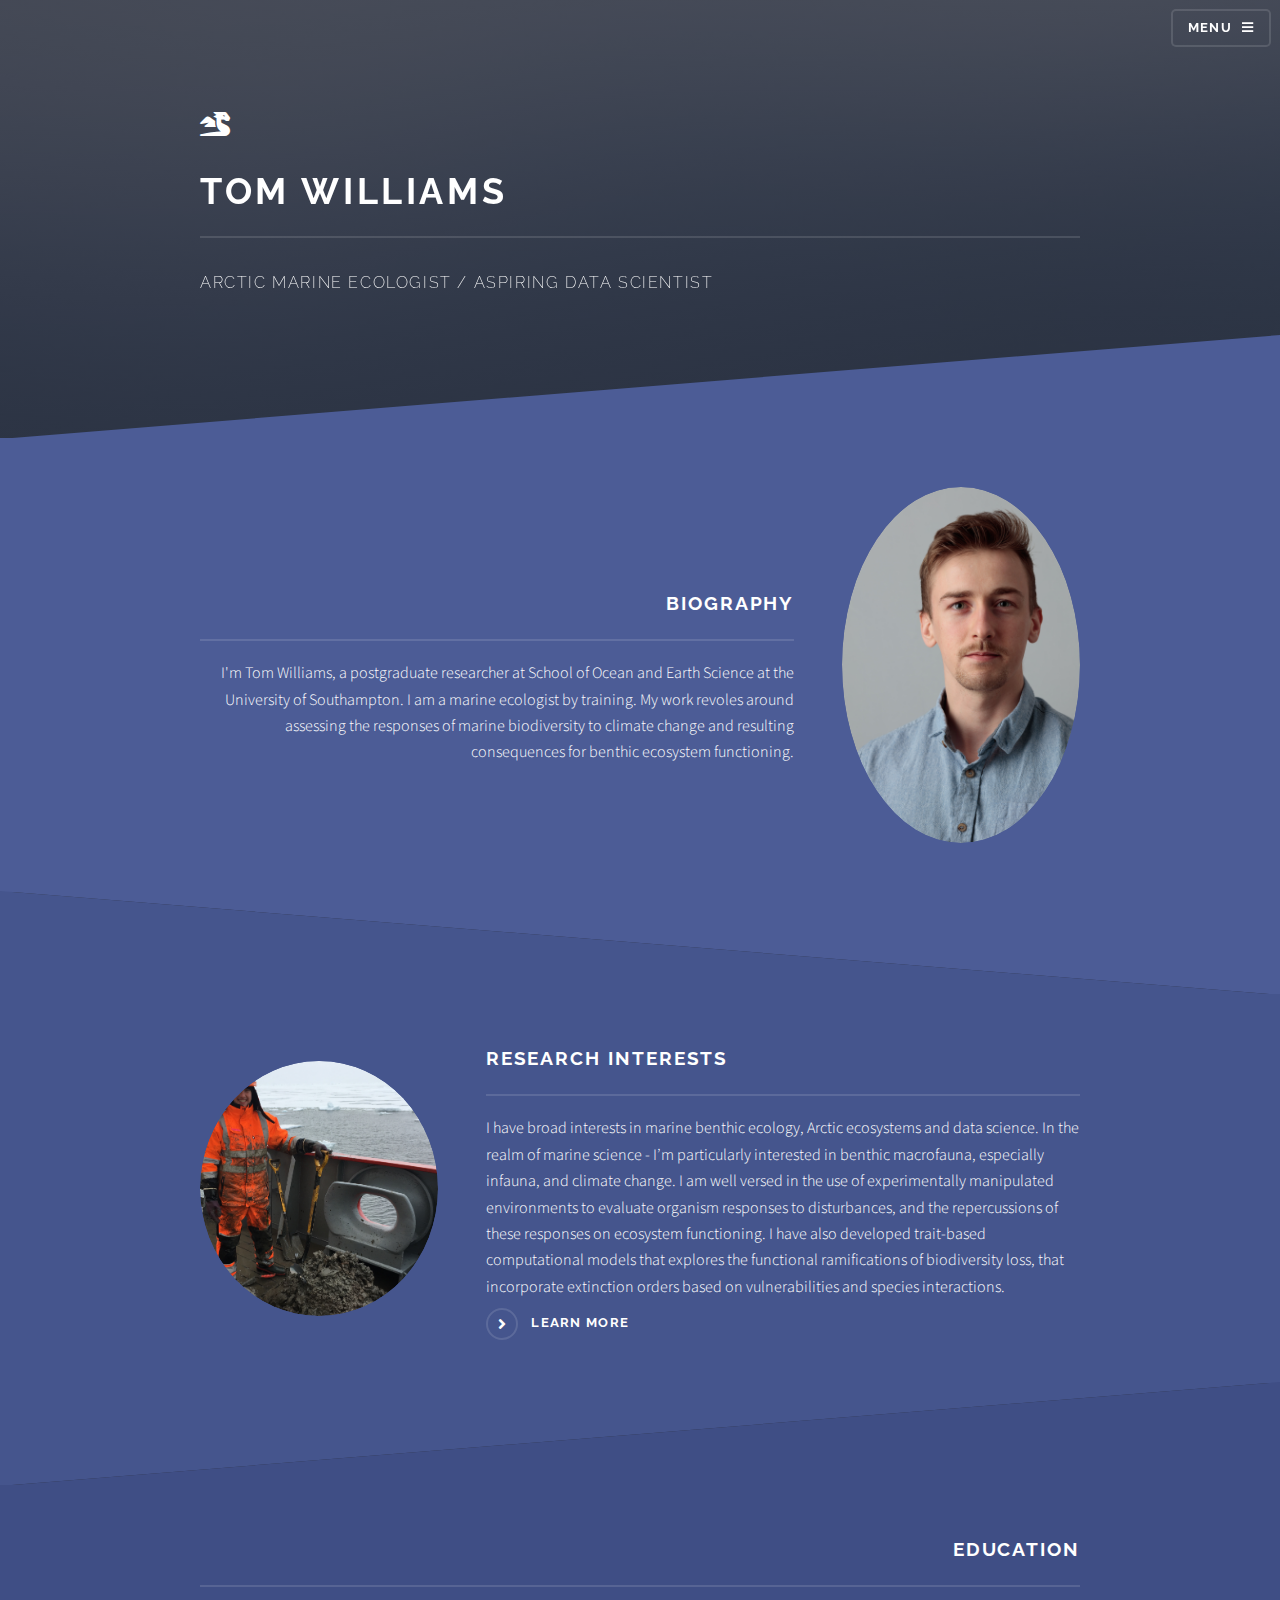
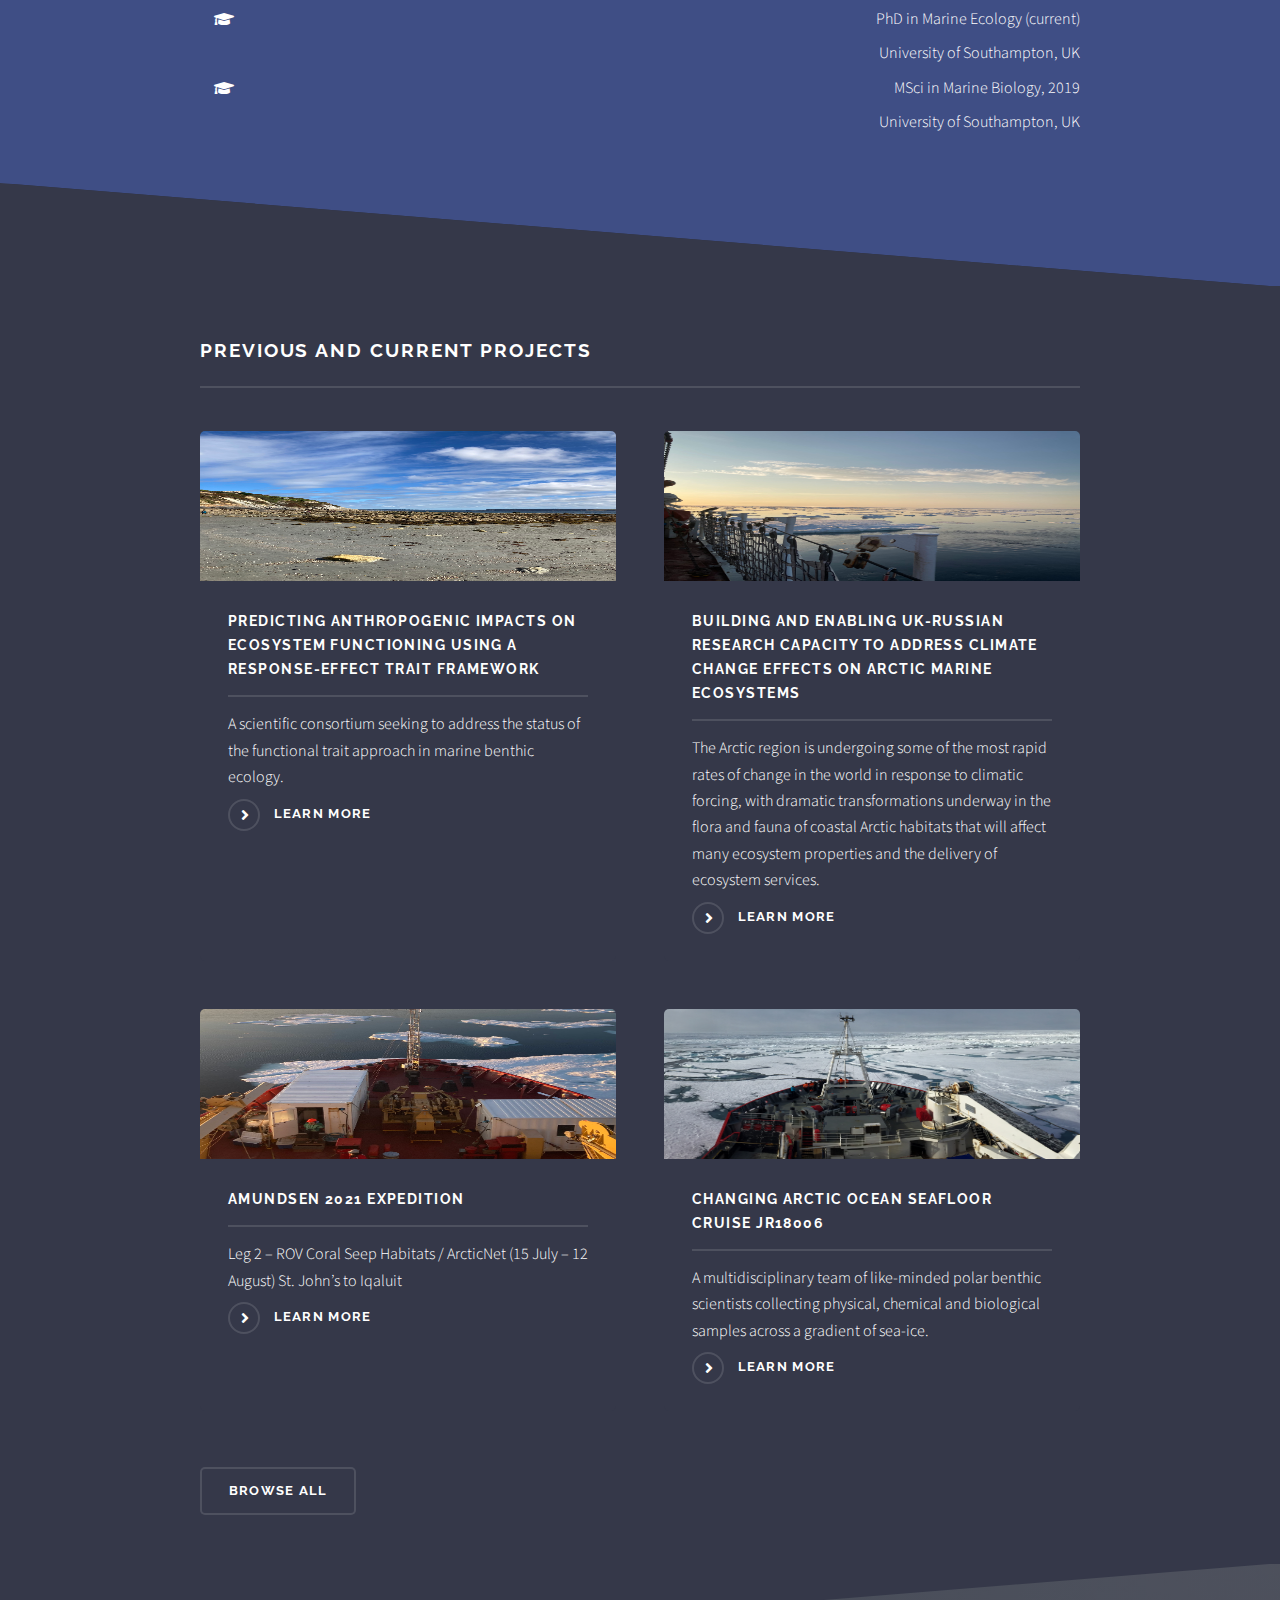
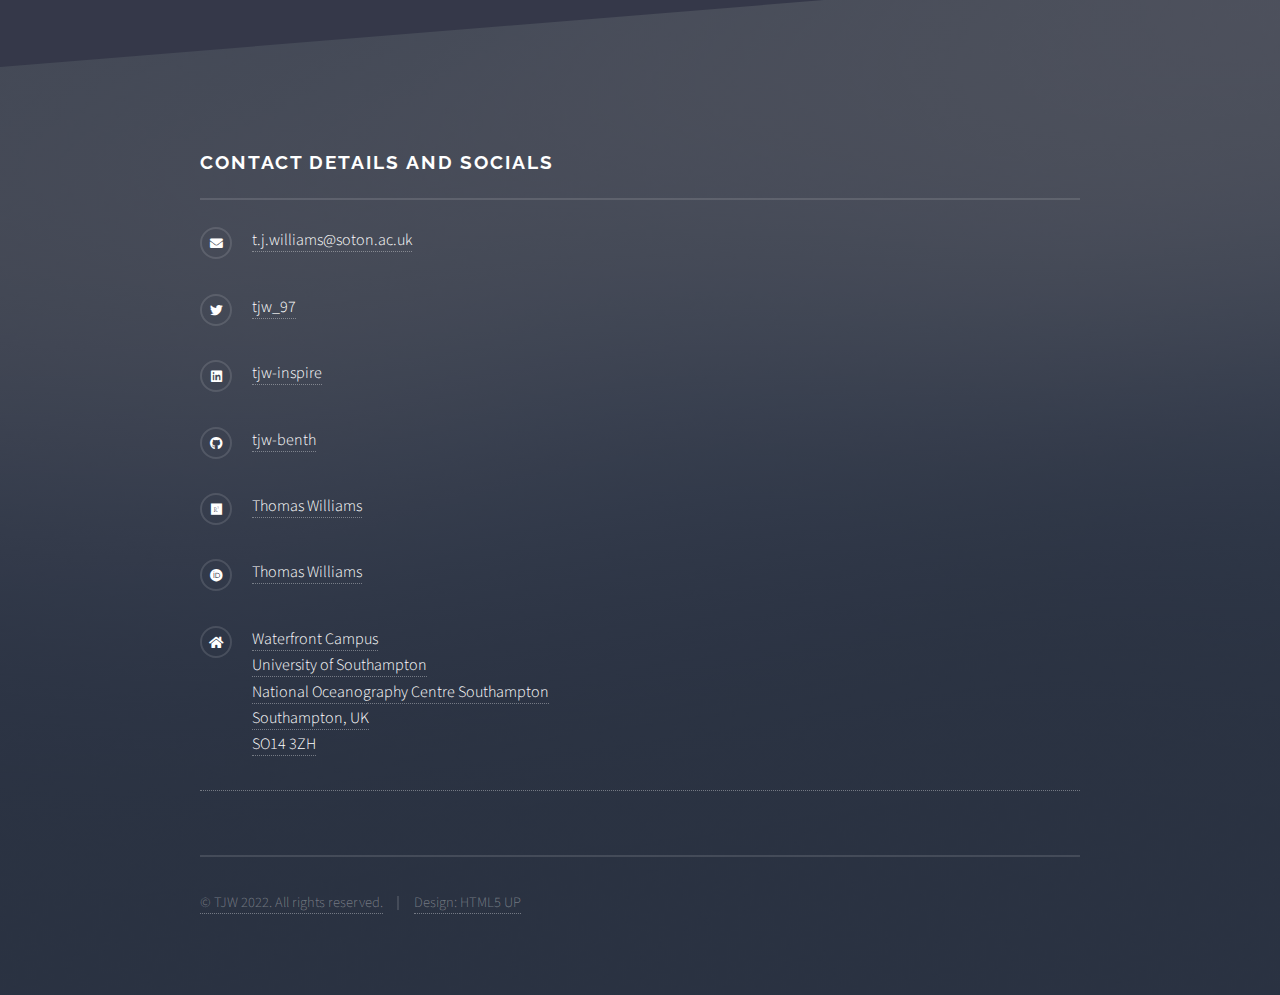
==== commit 69579443: ":zap: Added new information to Biography and Research Interests" ====
--- a/index.html
+++ b/index.html
@@ -58,7 +58,7 @@
 									<a class="image"><img src="images/profile_shot.JPG" alt="" /></a>
 									<div class="content">
 										<h2 class="major">Biography</h2>
-										<p>I am a third-year PGR at the University of Southampton, assessing the responses of Arctic and Antarctic biodiversity to climate change and resulting consequences for benthic ecosystem functioning.</p>
+										<p>I'm Tom Williams, a postgraduate researcher at School of Ocean and Earth Science at the University of Southampton. I am a marine ecologist by training. My work revoles around assessing the responses of marine biodiversity to climate change and resulting consequences for benthic ecosystem functioning.</p>
 									</div>
 								</div>
 							</section>
@@ -69,7 +69,7 @@
 									<a class="image"><img src="images/Tom_Arcticgear.JPG" alt="" /></a>
 									<div class="content">
 										<h2 class="major">Research Interests</h2>
-										<p>I have broad interests in marine benthic ecology and data science. I am well versed in the use of experimentally manipulated environments to evaluate organism responses to disturbances and the consequences for ecosystem functioning. I have also developed trait-based computational models that explores the functional repercussions of biodiversity loss in realistic scenarios that incorporate extinction orders based on vulnerabilities and species interactions.</p>
+										<p>I have broad interests in marine benthic ecology, Arctic ecosystems and data science. In the realm of marine science - I’m particularly interested in benthic macrofauna, especially infauna, and climate change. I am well versed in the use of experimentally manipulated environments to evaluate organism responses to disturbances, and the repercussions of these responses on ecosystem functioning. I have also developed trait-based computational models that explores the functional ramifications of biodiversity loss, that incorporate extinction orders based on vulnerabilities and species interactions. </p>
 										<a href="projects.html" class="special">Learn more</a>
 									</div>
 								</div>
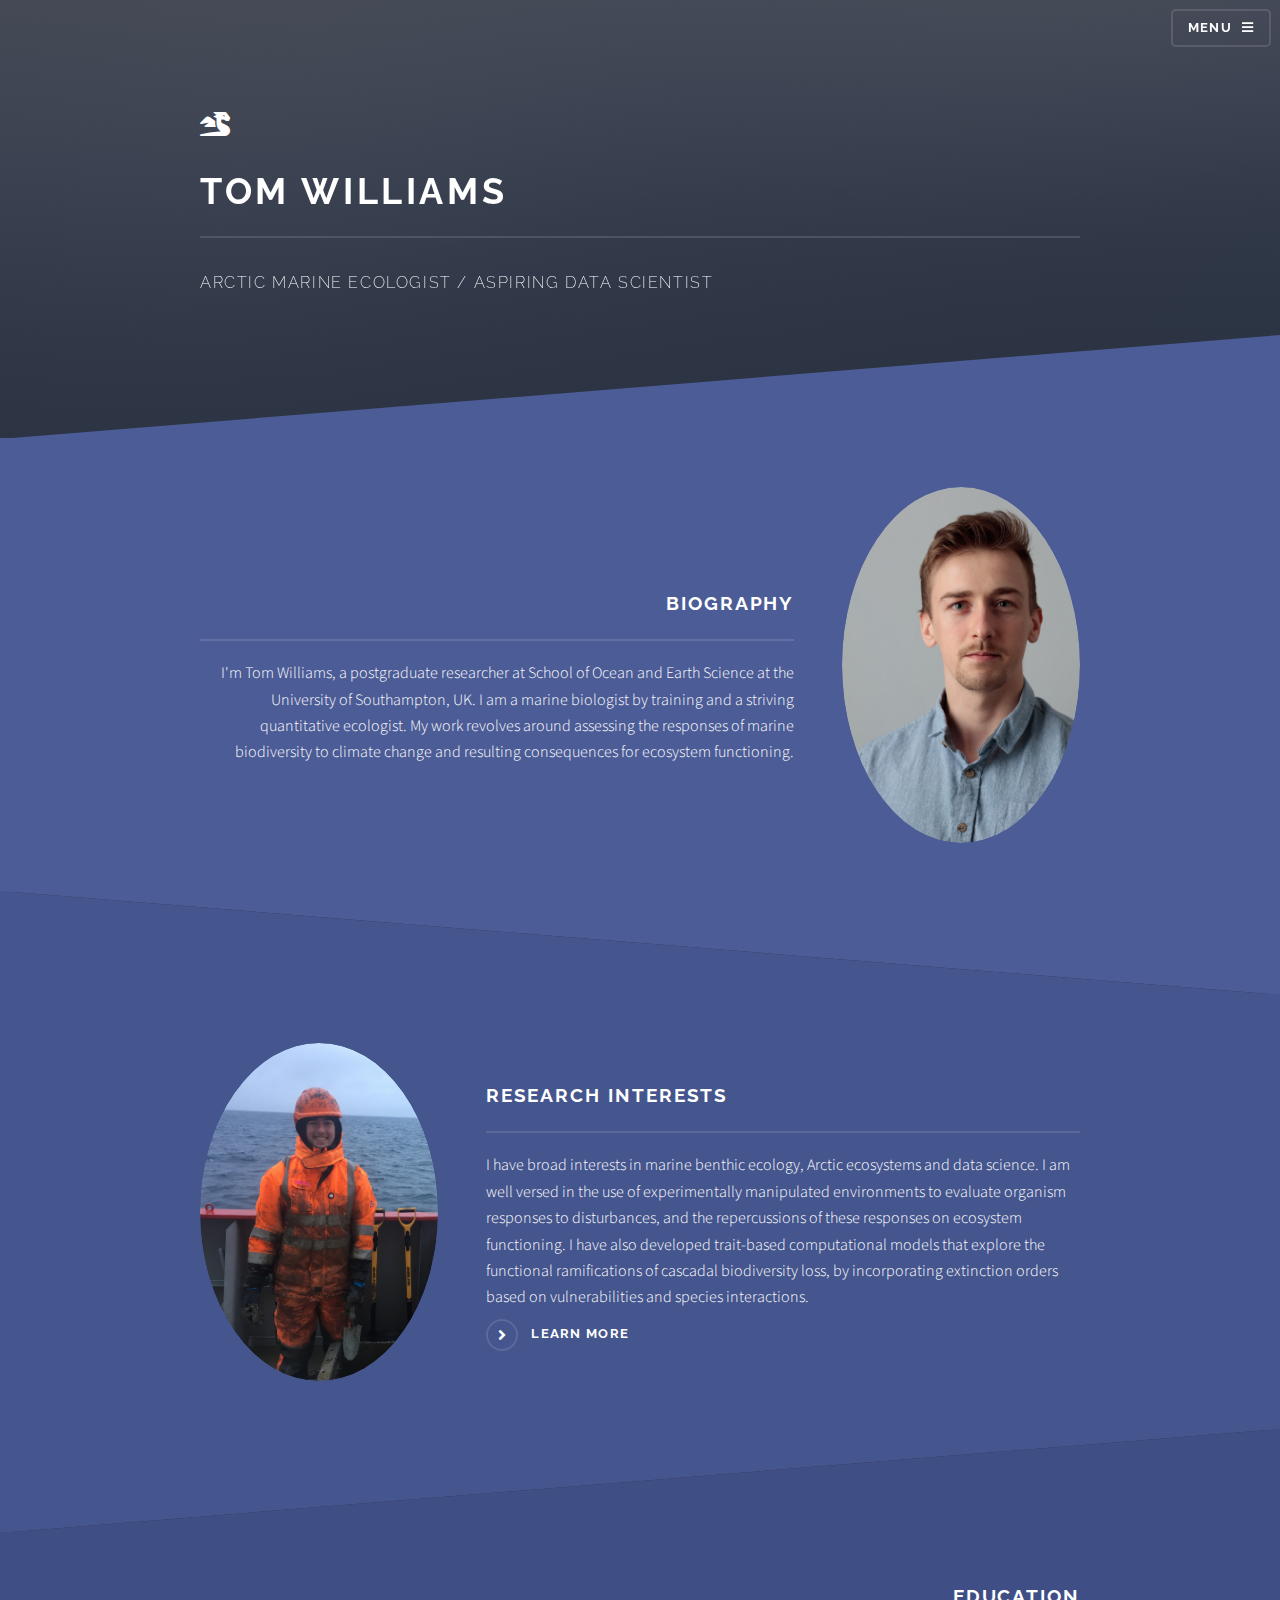
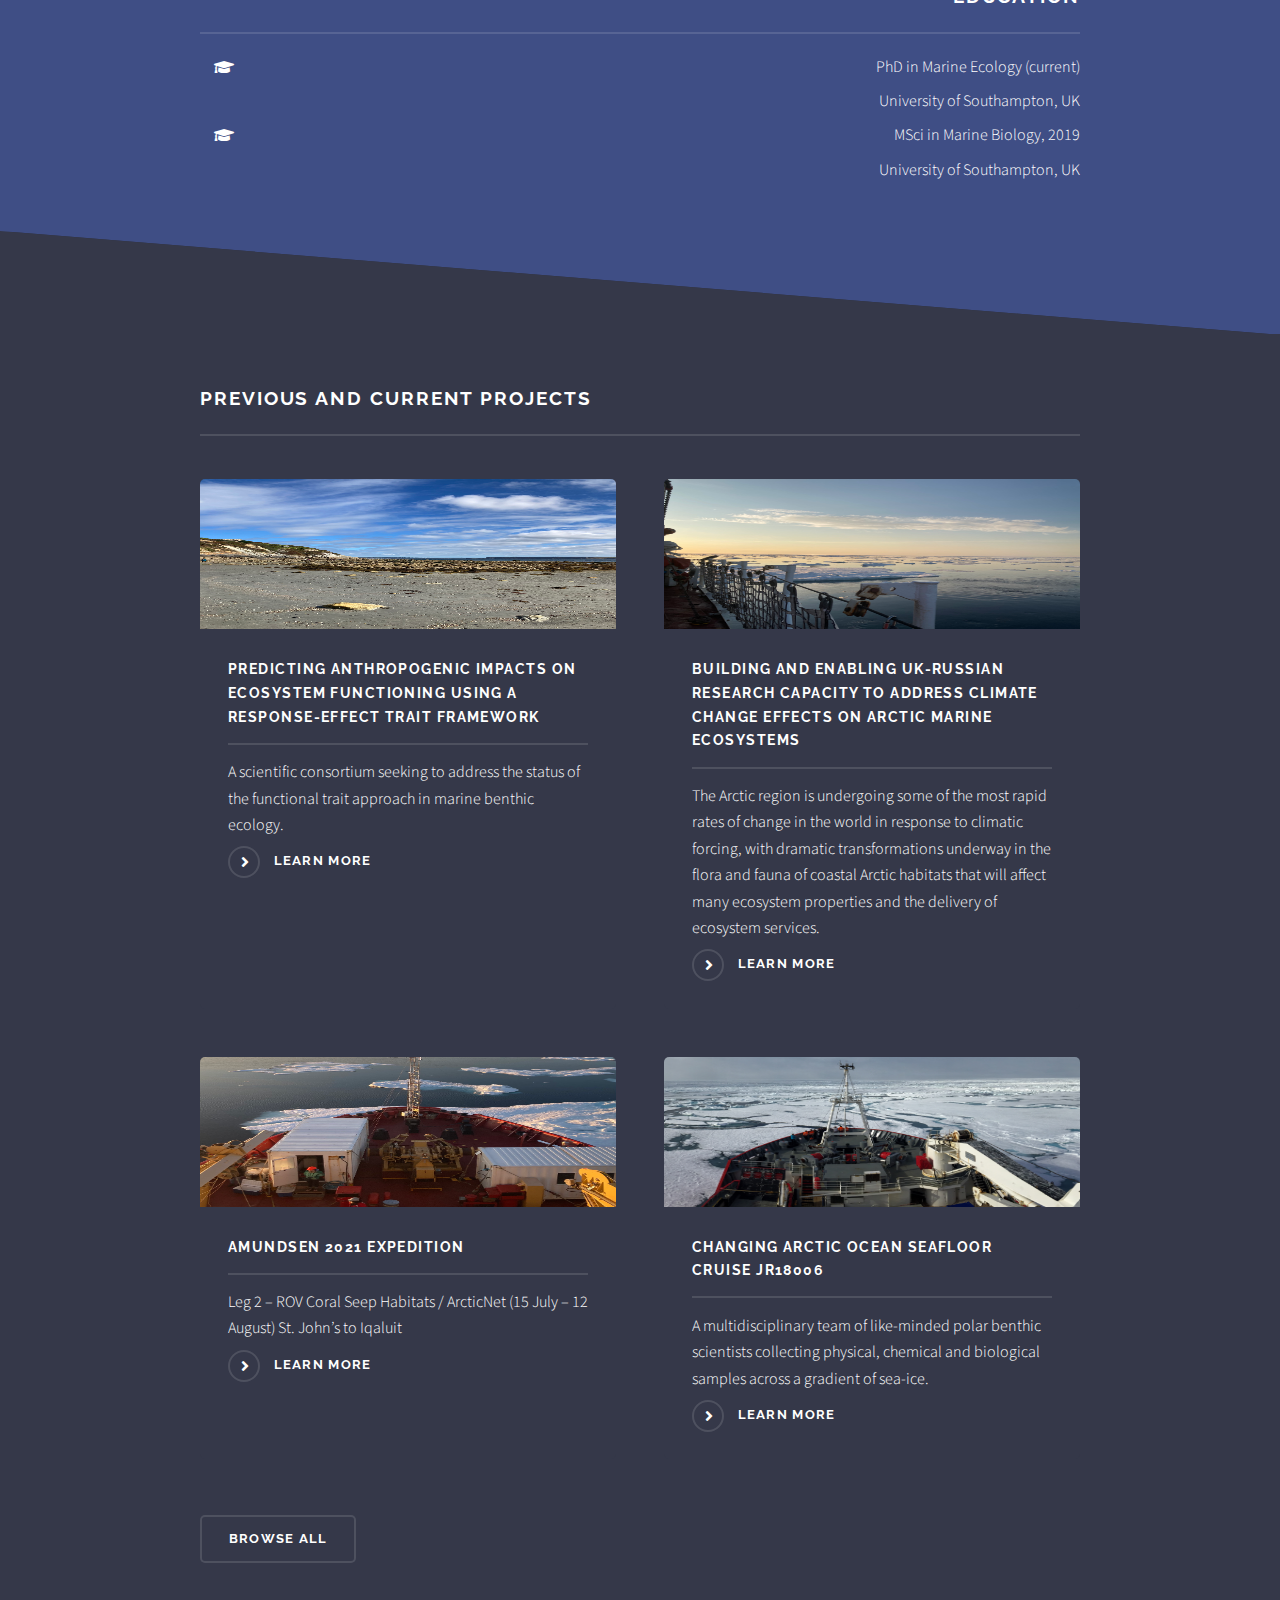
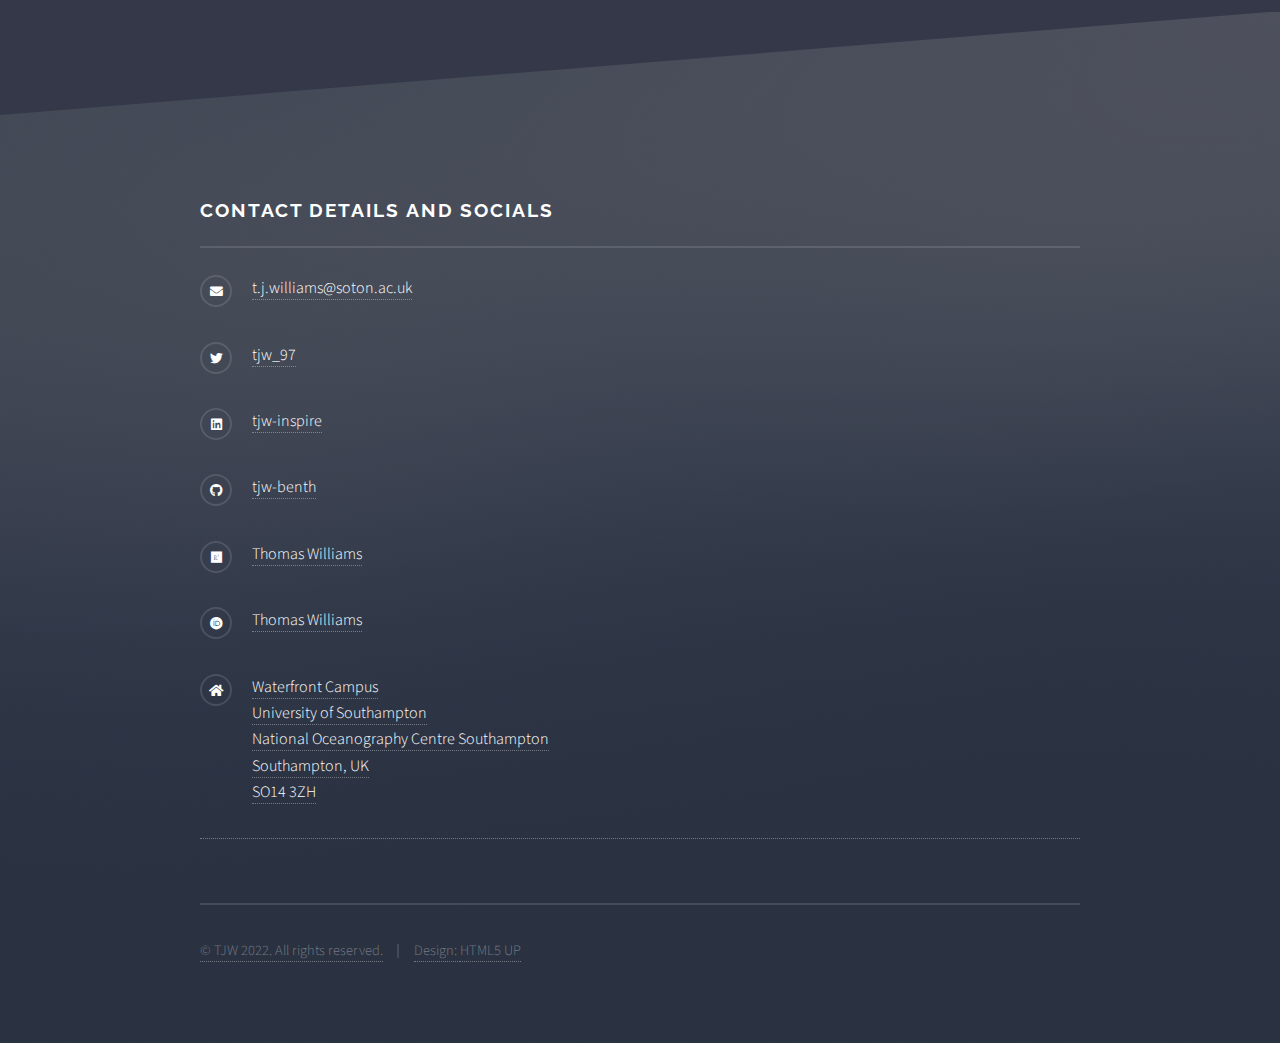
==== commit a3238f19: ":fire: swapped out Arcticgear photo for a new one" ====
--- a/index.html
+++ b/index.html
@@ -58,7 +58,7 @@
 									<a class="image"><img src="images/profile_shot.JPG" alt="" /></a>
 									<div class="content">
 										<h2 class="major">Biography</h2>
-										<p>I'm Tom Williams, a postgraduate researcher at School of Ocean and Earth Science at the University of Southampton. I am a marine ecologist by training. My work revoles around assessing the responses of marine biodiversity to climate change and resulting consequences for benthic ecosystem functioning.</p>
+										<p>I'm Tom Williams, a postgraduate researcher at School of Ocean and Earth Science at the University of Southampton, UK. I am a marine biologist by training and a striving quantitative ecologist. My work revolves around assessing the responses of marine biodiversity to climate change and resulting consequences for ecosystem functioning.</p>
 									</div>
 								</div>
 							</section>
@@ -66,10 +66,10 @@
 						<!-- Two -->
 							<section id="two" class="wrapper alt spotlight style2">
 								<div class="inner">
-									<a class="image"><img src="images/Tom_Arcticgear.JPG" alt="" /></a>
+									<a class="image"><img src="images/TJW_Arctic_clothing.JPG" alt="" /></a>
 									<div class="content">
 										<h2 class="major">Research Interests</h2>
-										<p>I have broad interests in marine benthic ecology, Arctic ecosystems and data science. In the realm of marine science - I’m particularly interested in benthic macrofauna, especially infauna, and climate change. I am well versed in the use of experimentally manipulated environments to evaluate organism responses to disturbances, and the repercussions of these responses on ecosystem functioning. I have also developed trait-based computational models that explores the functional ramifications of biodiversity loss, that incorporate extinction orders based on vulnerabilities and species interactions. </p>
+										<p>I have broad interests in marine benthic ecology, Arctic ecosystems and data science. I am well versed in the use of experimentally manipulated environments to evaluate organism responses to disturbances, and the repercussions of these responses on ecosystem functioning. I have also developed trait-based computational models that explore the functional ramifications of cascadal biodiversity loss, by incorporating extinction orders based on vulnerabilities and species interactions. </p>
 										<a href="projects.html" class="special">Learn more</a>
 									</div>
 								</div>
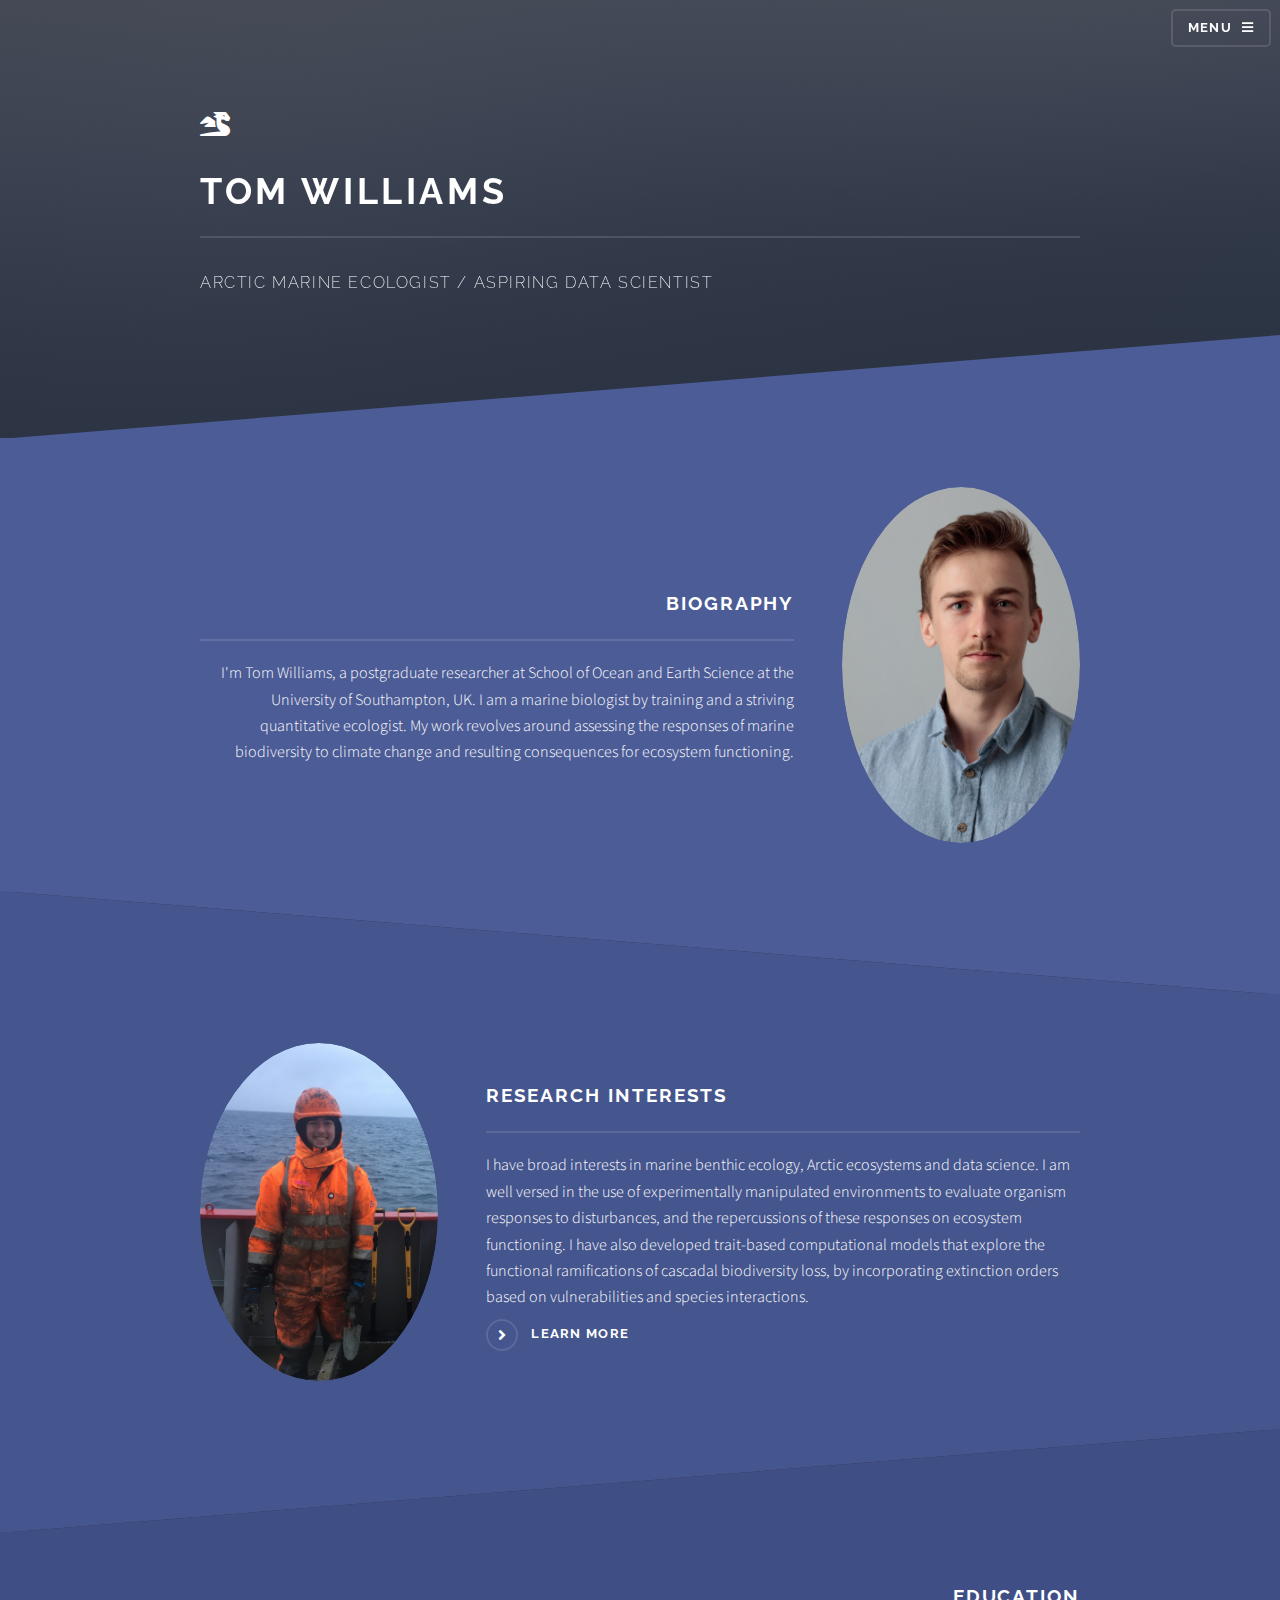
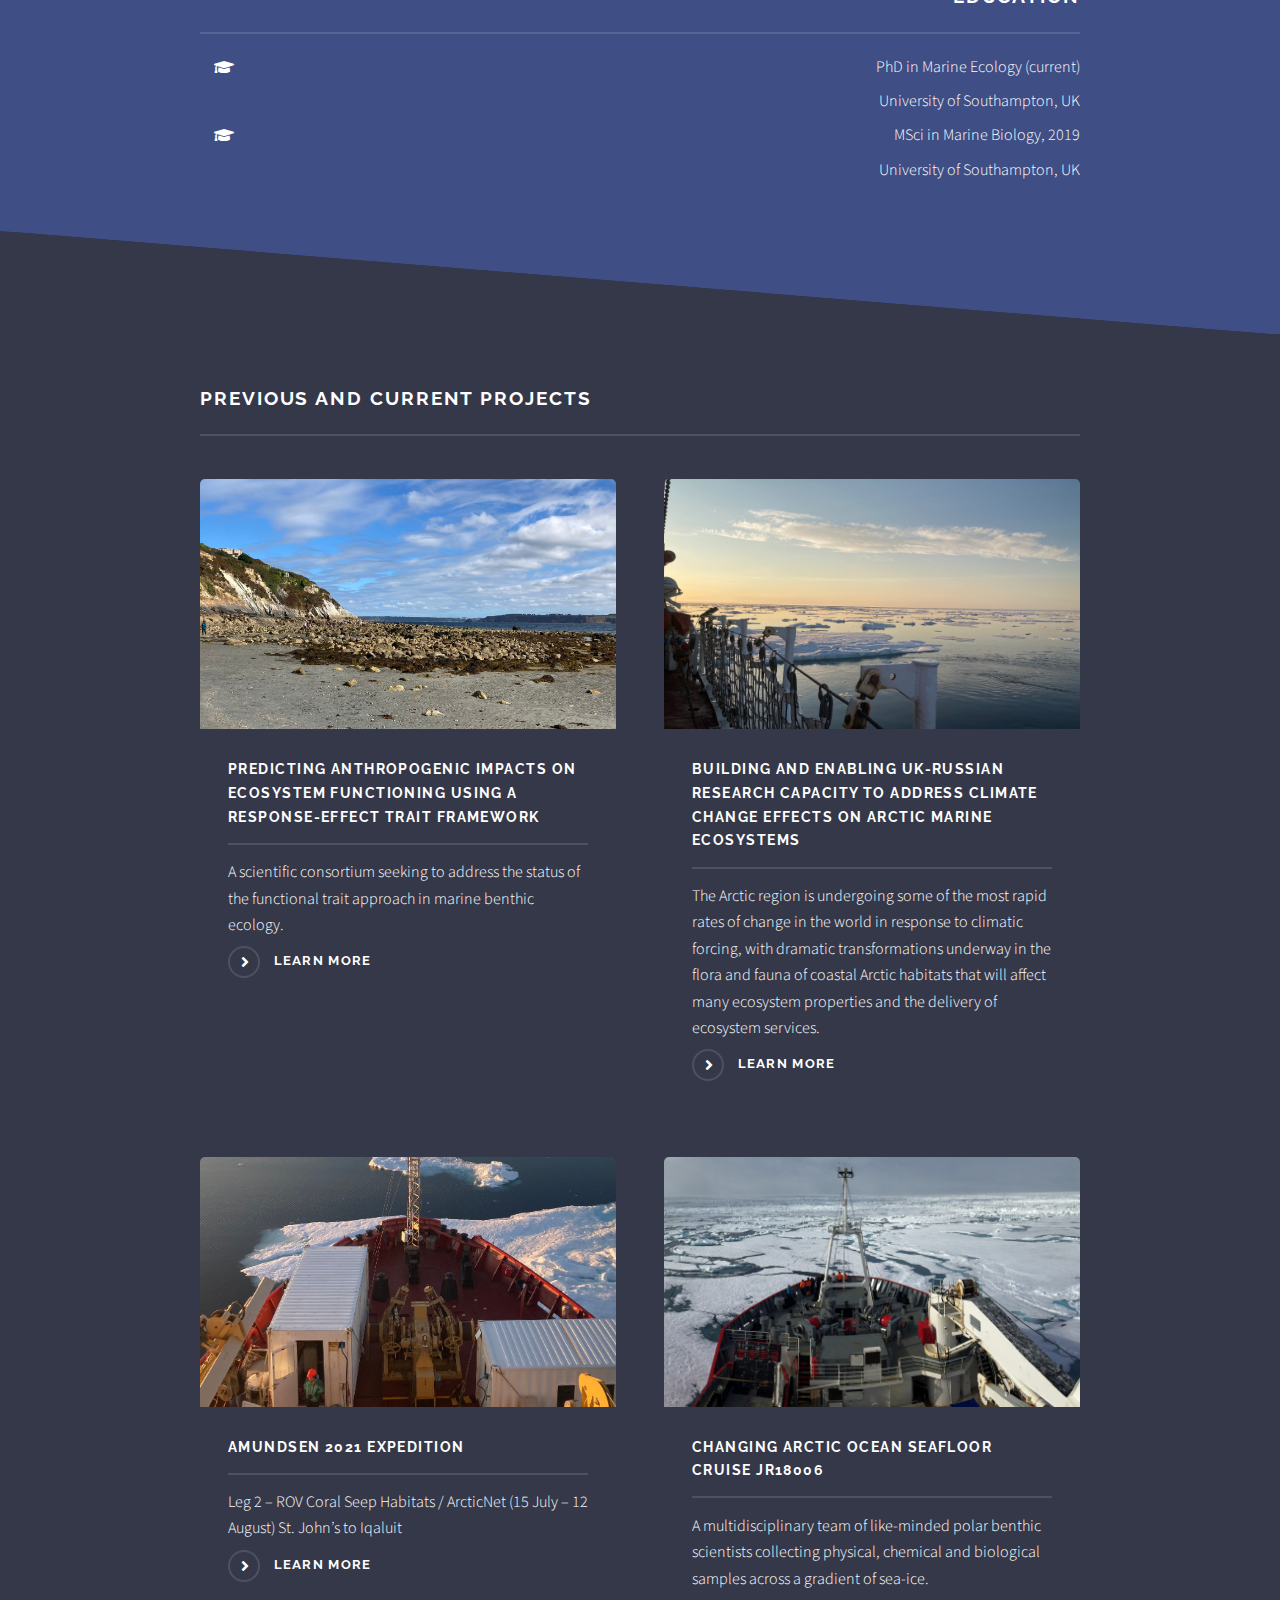
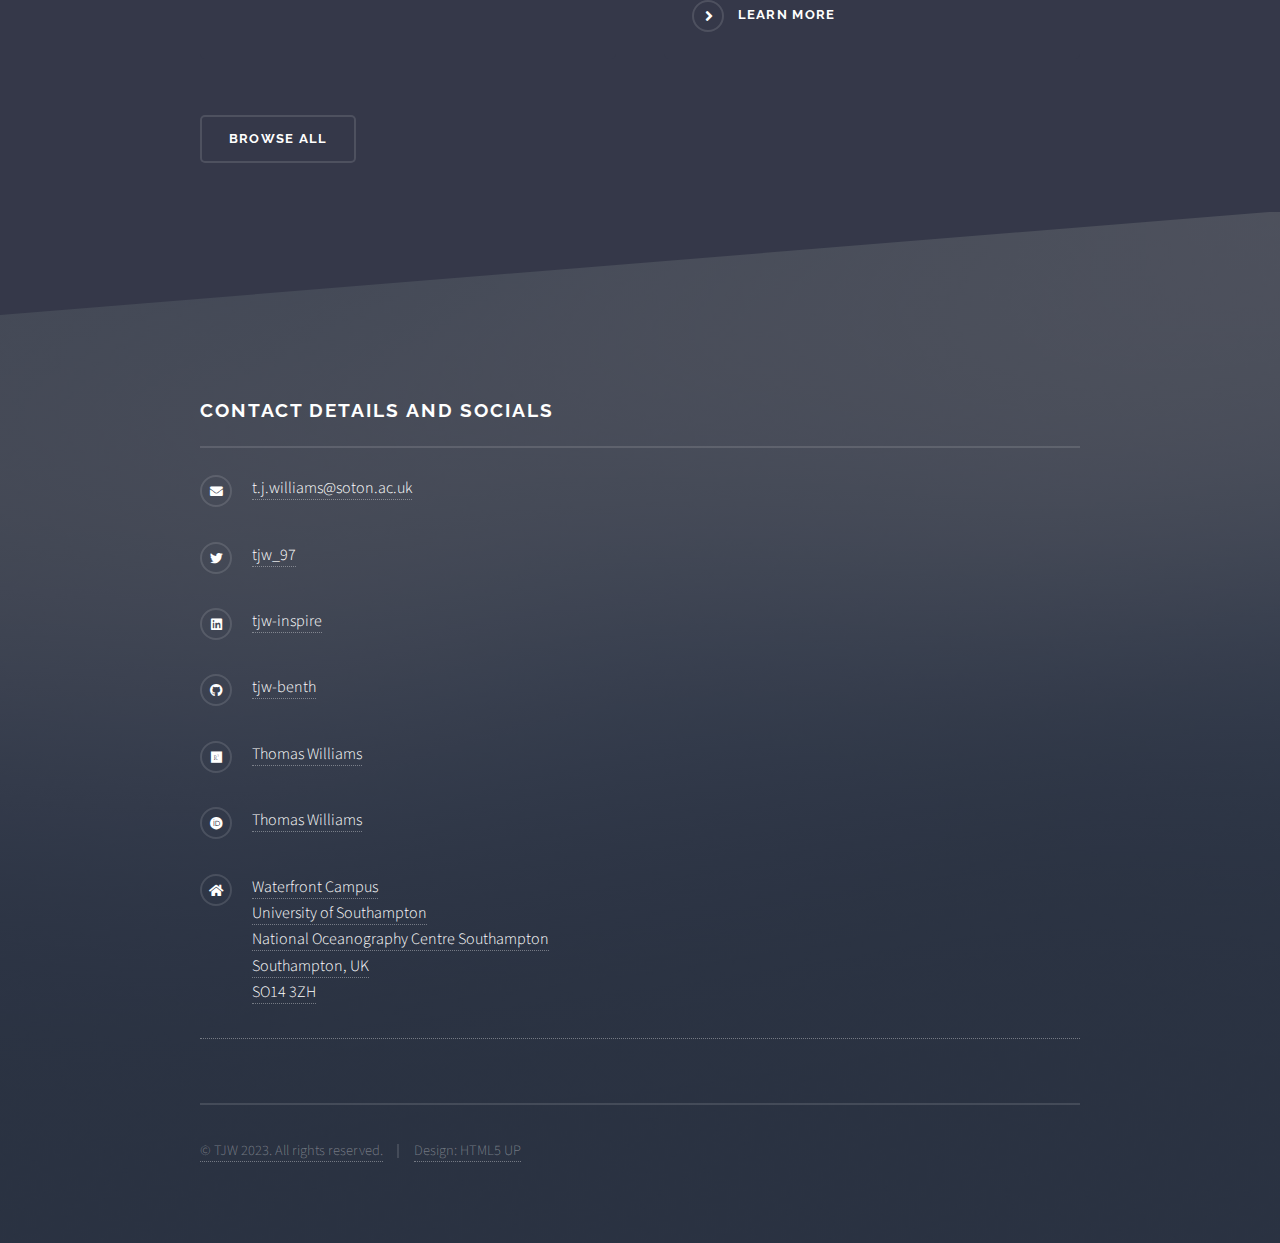
==== commit 82f8e8df: ":lipstick: added response to hovering over content images :pencil2: revised project content" ====
--- a/index.html
+++ b/index.html
@@ -109,25 +109,25 @@
 									<h2 class="major">Previous and Current Projects</h2>
 									<section class="features">
 										<article>
-											<a href="https://euromarinenetwork.eu/activities/predicting-anthropogenic-impacts-on-ecosystem-functioning-using-a-response-effect-trait/" class="image"><img src="images/Brittany_beach.jpg" width= 200px; height = 150px; object-fit: cover; alt="" /></a>
+											<a href="https://euromarinenetwork.eu/activities/predicting-anthropogenic-impacts-on-ecosystem-functioning-using-a-response-effect-trait/" class="image content"><img src="images/Brittany_beach.jpg" width= 200px; height = 250px; object-fit: cover; alt="" /></a>
 											<h3 class="major">Predicting Anthropogenic Impacts on Ecosystem Functioning using a Response-Effect Trait Framework</h3>
 											<p>A scientific consortium seeking to address the status of the functional trait approach in marine benthic ecology.</p>
 											<a href="https://euromarinenetwork.eu/activities/predicting-anthropogenic-impacts-on-ecosystem-functioning-using-a-response-effect-trait/" class="special">Learn more</a>
 										</article>
 										<article>
-											<a href="https://www.southampton.ac.uk/publicpolicy/support-for-policymakers/policy-projects/uk-russia-arctic-project-martin-solan.page" class="image"><img src="images/background_ice_ship.jpg" width= 200px; height = 150px; object-fit: cover; alt="" /></a>
+											<a href="https://www.southampton.ac.uk/publicpolicy/support-for-policymakers/policy-projects/uk-russia-arctic-project-martin-solan.page" class="image content"><img src="images/background_ice_ship.jpg" width= 200px; height = 250px; object-fit: cover; alt="" /></a>
 											<h3 class="major">Building and enabling UK-Russian research capacity to address climate change effects on Arctic marine ecosystems</h3>
 											<p>The Arctic region is undergoing some of the most rapid rates of change in the world in response to climatic forcing, with dramatic transformations underway in the flora and fauna of coastal Arctic habitats that will affect many ecosystem properties and the delivery of ecosystem services. </p>
 											<a href="https://www.southampton.ac.uk/publicpolicy/support-for-policymakers/policy-projects/uk-russia-arctic-project-martin-solan.page" class="special">Learn more</a>
 										</article>
 										<article>
-											<a href="https://amundsenscience.com/wp-content/uploads/2022/03/2021-Amundsen-Expedition-Report-2022-03-16-compressed.pdf" class="image"><img src="images/photo_Amundsen_2021.jpg" width= 200px; height = 150px; object-fit: cover; alt="" /></a>
+											<a href="https://amundsenscience.com/wp-content/uploads/2022/03/2021-Amundsen-Expedition-Report-2022-03-16-compressed.pdf" class="image content"><img src="images/photo_Amundsen_2021.jpg" width= 200px; height = 250px; object-fit: cover; alt="" /></a>
 											<h3 class="major">Amundsen 2021 Expedition</h3>
 											<p>Leg 2 – ROV Coral Seep Habitats / ArcticNet (15 July – 12 August) St. John’s to Iqaluit</p>
 											<a href="https://amundsenscience.com/wp-content/uploads/2022/03/2021-Amundsen-Expedition-Report-2022-03-16-compressed.pdf" class="special">Learn more</a>
 										</article>
 										<article>
-											<a href="https://www.bodc.ac.uk/resources/inventories/cruise_inventory/report/17334/" class="image"><img src="images/photo_JCR_2019.jpg" width= 200px; height = 150px; object-fit: cover; alt="" /></a>
+											<a href="https://www.bodc.ac.uk/resources/inventories/cruise_inventory/report/17334/" class="image content"><img src="images/photo_JCR_2019.jpg" width= 200px; height = 250px; object-fit: cover; alt="" /></a>
 											<h3 class="major">Changing Arctic Ocean Seafloor Cruise JR18006</h3>
 											<p>A multidisciplinary team of like-minded polar benthic scientists collecting physical, chemical and biological samples across a gradient of sea-ice.</p>
 											<a href="https://www.bodc.ac.uk/resources/inventories/cruise_inventory/report/17334/" class="special">Learn more</a>
@@ -162,7 +162,7 @@
 								</li>
 							</ul>
 							<ul class="copyright">
-								<li>&copy; TJW 2022. All rights reserved.</li><li>Design: <a href="http://html5up.net">HTML5 UP</a></li>
+								<li>&copy; TJW 2023. All rights reserved.</li><li>Design: <a href="http://html5up.net">HTML5 UP</a></li>
 							</ul>
 						</div>
 					</section>
--- a/assets/css/main.css
+++ b/assets/css/main.css
@@ -1,10 +1,10 @@
 @import url(fontawesome-all.min.css);
 @import url("https://fonts.googleapis.com/css?family=Raleway:200,700|Source+Sans+Pro:300,600,300italic,600italic");
 
-/*
-	Solid State by HTML5 UP
-	html5up.net | @ajlkn
-	Free for personal and commercial use under the CCA 3.0 license (html5up.net/license)
+/*
+	Solid State by HTML5 UP
+	html5up.net | @ajlkn
+	Free for personal and commercial use under the CCA 3.0 license (html5up.net/license)
 */
 
 html, body, div, span, applet, object,
@@ -102,11 +102,11 @@
 	body {
 		background-color: #2e3141;
 		background-image: linear-gradient(to top, rgba(46, 49, 65, 0.8), rgba(46, 49, 65, 0.8)), url("../../images/background_ice_fog.jpg");
-		background-size: auto,+		background-size: auto,
  cover;
-		background-attachment: fixed,+		background-attachment: fixed,
  fixed;
-		background-position: center,+		background-position: center,
  center;
 	}
 
@@ -2422,6 +2422,12 @@
 		.image img {
 			border-radius: 5px;
 			display: block;
+			object-fit: cover;
+		}
+
+		.image.content:hover {
+			opacity: 0.75;
+			background-color: #53639e;
 		}
 
 		.image.left, .image.right {
@@ -3468,9 +3474,9 @@
 				padding: 7em 0 8.25em 0 ;
 				background-color: #2e3141;
 				background-image: linear-gradient(to top, rgba(46, 49, 65, 0.8), rgba(46, 49, 65, 0.8)), url("../../images/bg.jpg");
-				background-size: auto,+				background-size: auto,
  cover;
-				background-position: center,+				background-position: center,
  center;
 				margin-bottom: -6.5em;
 			}
@@ -3580,9 +3586,9 @@
 			padding: 9em 0 6.25em 0 ;
 			background-color: #2e3141;
 			background-image: linear-gradient(to top, rgba(46, 49, 65, 0.8), rgba(46, 49, 65, 0.8)), url("../../images/bg.jpg");
-			background-size: auto,+			background-size: auto,
  cover;
-			background-position: center,+			background-position: center,
  0% 30%;
 			margin-bottom: -6.5em;
 		}
@@ -3593,9 +3599,9 @@
 
 		#wrapper > header {
 			padding: 11em 3em 7.375em 3em ;
-			background-size: auto,+			background-size: auto,
  cover;
-			background-position: center,+			background-position: center,
  0% 0%;
 			margin-bottom: -4.75em;
 		}
@@ -3610,7 +3616,7 @@
 
 		#wrapper > header {
 			padding: 6.5em 2em 3em 2em ;
-			background-size: auto,+			background-size: auto,
  125%;
 			margin-bottom: -2.5em;
 		}
@@ -4073,9 +4079,9 @@
 		#footer {
 			background-color: #2e3141;
 			background-image: linear-gradient(to top, rgba(46, 49, 65, 0.8), rgba(46, 49, 65, 0.8)), url("../../images/bg.jpg");
-			background-size: auto,+			background-size: auto,
  cover;
-			background-position: center,+			background-position: center,
  center;
 			margin-top: -6.5em;
 			padding-top: 6.5em;
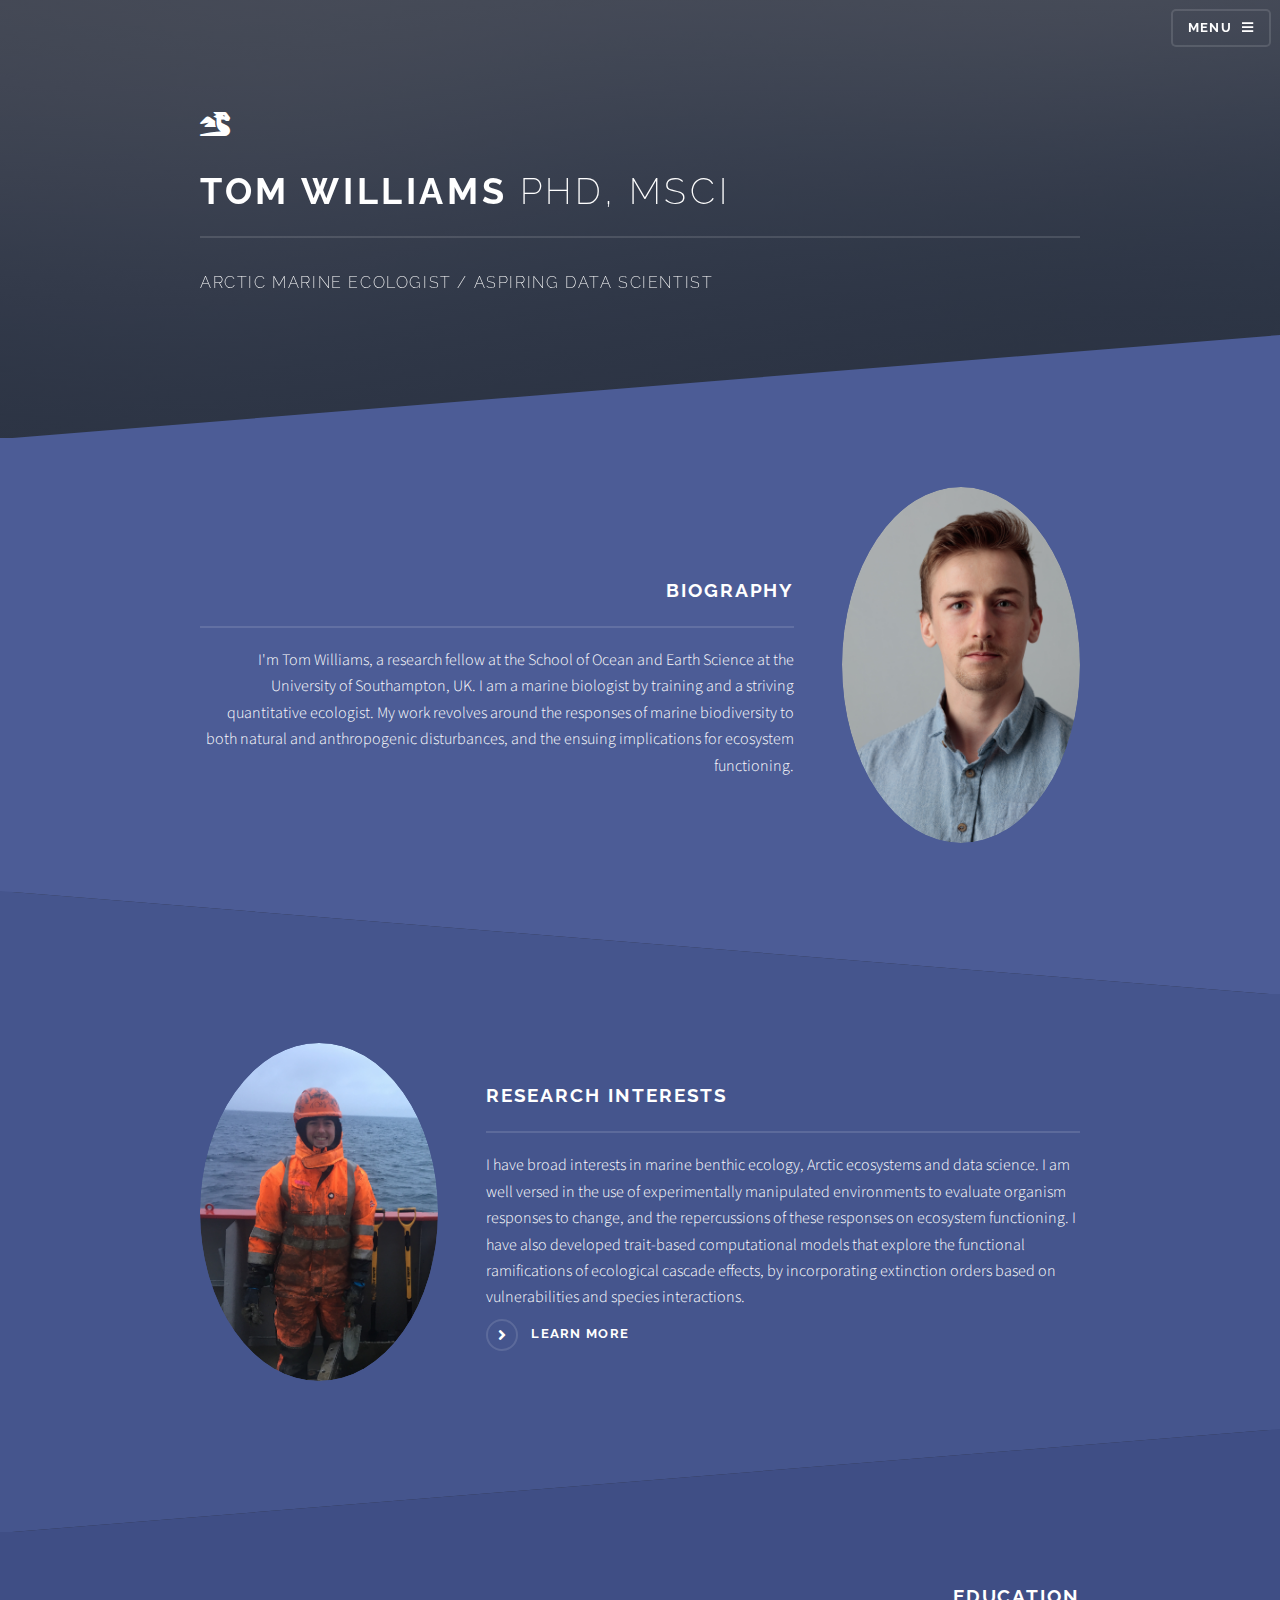
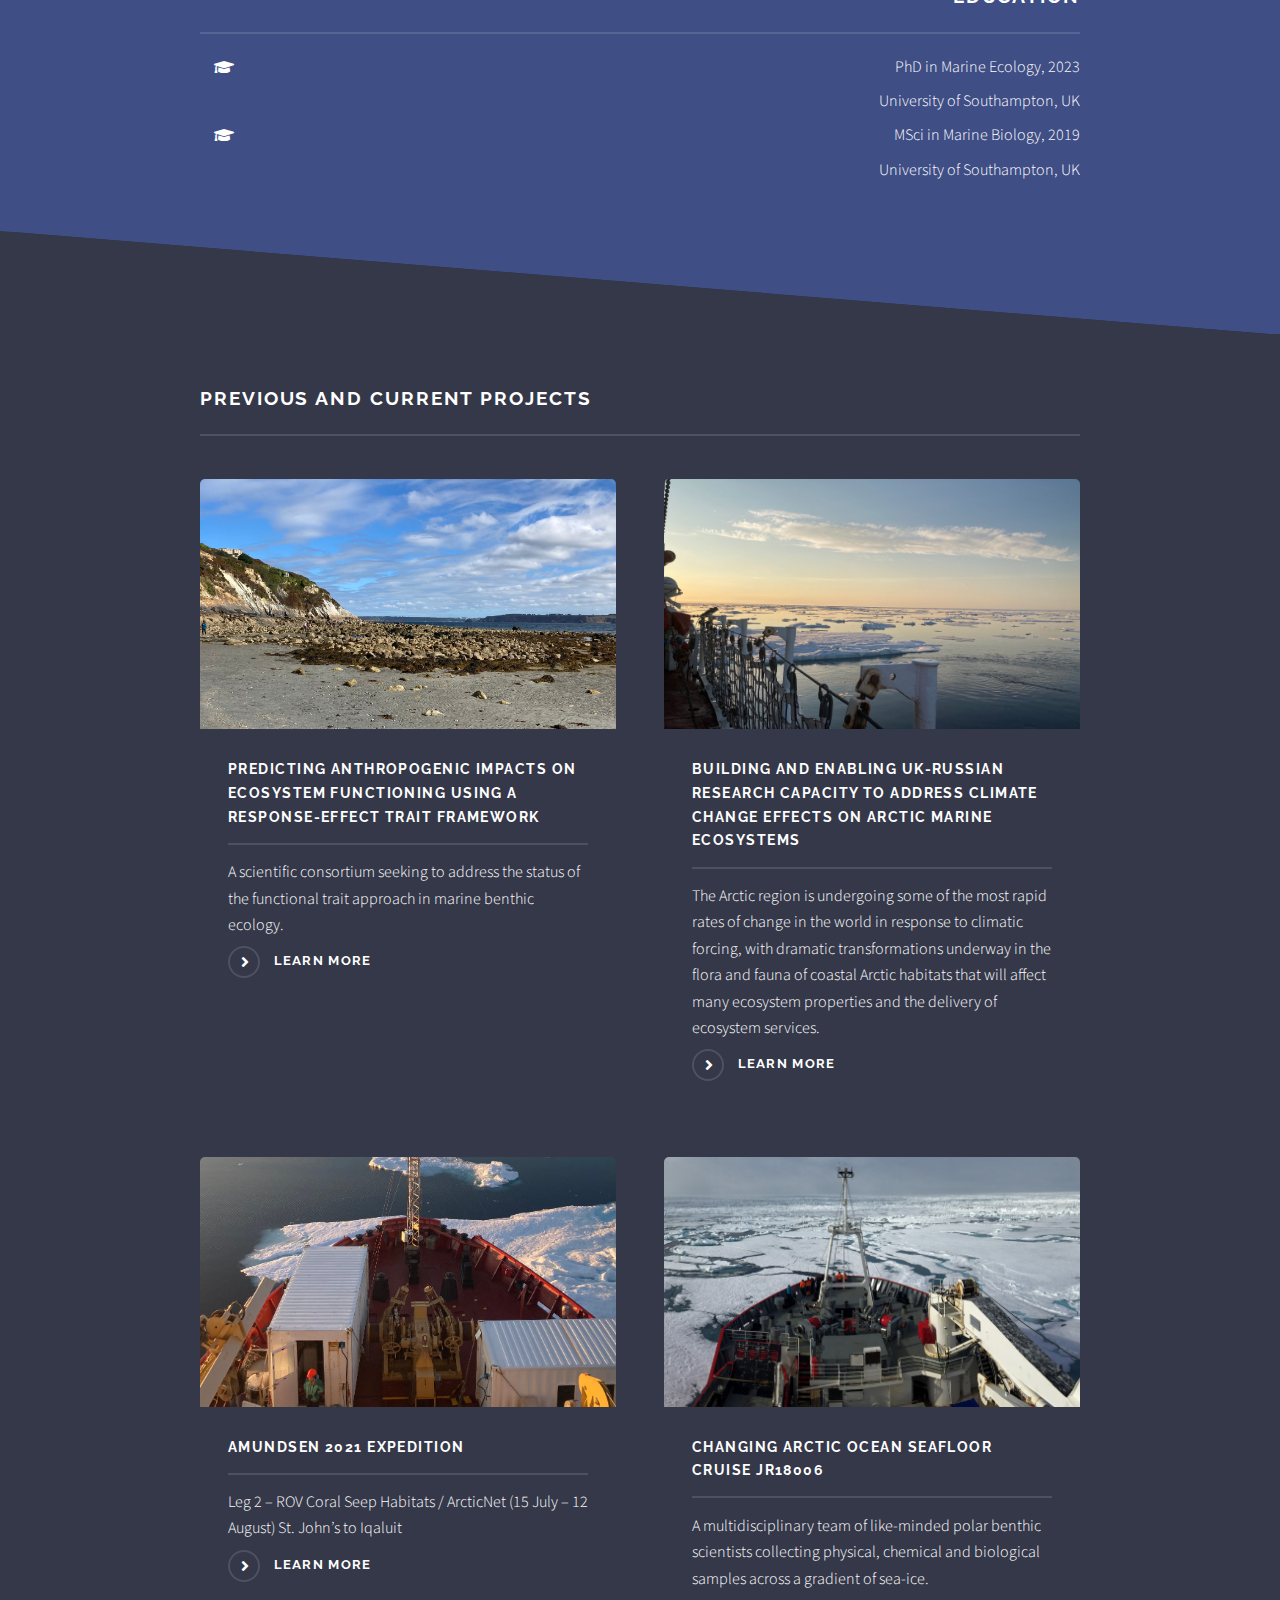
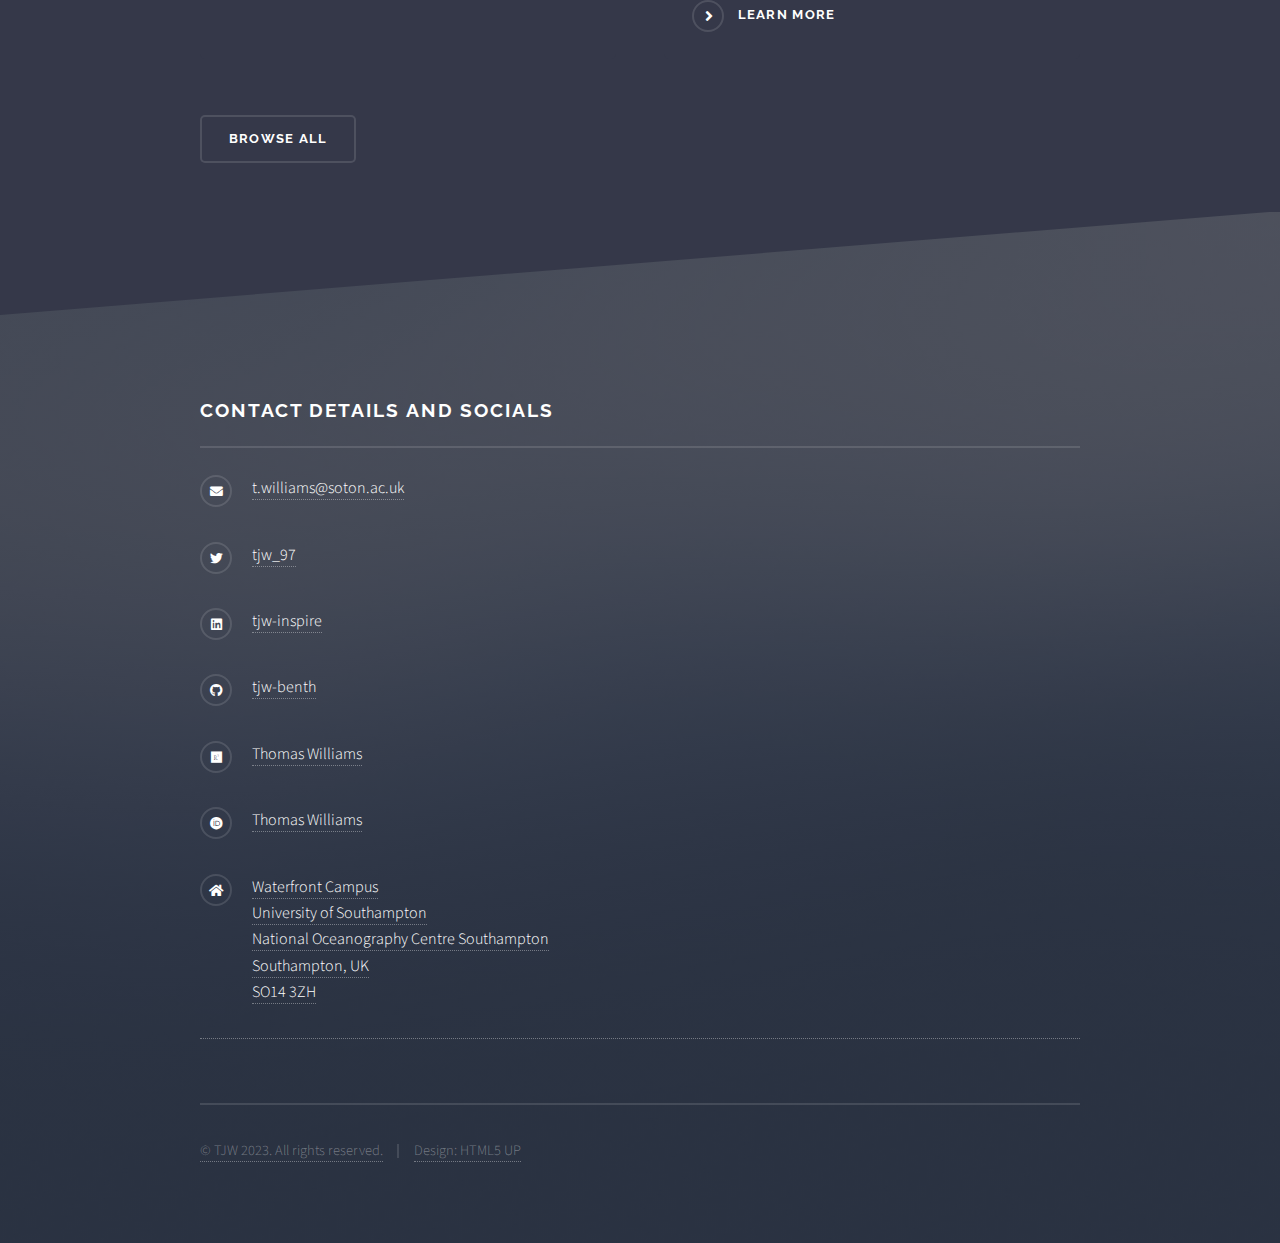
==== commit 0feae824: ":sparkles: Created new data science page" ====
--- a/index.html
+++ b/index.html
@@ -33,6 +33,7 @@
 								<li><a href="index.html">Home</a></li>
 								<li><a href="publications.html">Publications</a></li>
 								<li><a href="projects.html">Projects</a></li>
+								<li><a href="datascience.html">Data Science</a></li>
 								<li><a href="#footer">Contact</a></li>
 								<li><a href="#">CV</a></li>
 							</ul>
@@ -44,7 +45,9 @@
 					<section id="banner">
 						<div class="inner">
 							<div class="logo"><span class="fas fa-dragon" style="font-size:24px;"></span></div>
-							<h2>Tom Williams</h2>
+							<h2>Tom Williams
+								<span class="smaller-text">PhD, Msci</span>
+							</h2>
 							<p>Arctic Marine Ecologist / Aspiring Data Scientist</p>
 						</div>
 					</section>
@@ -58,7 +61,7 @@
 									<a class="image"><img src="images/profile_shot.JPG" alt="" /></a>
 									<div class="content">
 										<h2 class="major">Biography</h2>
-										<p>I'm Tom Williams, a postgraduate researcher at School of Ocean and Earth Science at the University of Southampton, UK. I am a marine biologist by training and a striving quantitative ecologist. My work revolves around assessing the responses of marine biodiversity to climate change and resulting consequences for ecosystem functioning.</p>
+										<p>I'm Tom Williams, a research fellow at the School of Ocean and Earth Science at the University of Southampton, UK. I am a marine biologist by training and a striving quantitative ecologist. My work revolves around the responses of marine biodiversity to both natural and anthropogenic disturbances, and the ensuing implications for ecosystem functioning.</p>
 									</div>
 								</div>
 							</section>
@@ -69,7 +72,7 @@
 									<a class="image"><img src="images/TJW_Arctic_clothing.JPG" alt="" /></a>
 									<div class="content">
 										<h2 class="major">Research Interests</h2>
-										<p>I have broad interests in marine benthic ecology, Arctic ecosystems and data science. I am well versed in the use of experimentally manipulated environments to evaluate organism responses to disturbances, and the repercussions of these responses on ecosystem functioning. I have also developed trait-based computational models that explore the functional ramifications of cascadal biodiversity loss, by incorporating extinction orders based on vulnerabilities and species interactions. </p>
+										<p>I have broad interests in marine benthic ecology, Arctic ecosystems and data science. I am well versed in the use of experimentally manipulated environments to evaluate organism responses to change, and the repercussions of these responses on ecosystem functioning. I have also developed trait-based computational models that explore the functional ramifications of ecological cascade effects, by incorporating extinction orders based on vulnerabilities and species interactions. </p>
 										<a href="projects.html" class="special">Learn more</a>
 									</div>
 								</div>
@@ -86,7 +89,7 @@
 												<i class="fa-li fas fa-graduation-cap">
 												</i>
 												<div class="description">
-													<p class="course">PhD in Marine Ecology (current)</p>
+													<p class="course">PhD in Marine Ecology, 2023</p>
 													<p class="institution">University of Southampton, UK</p>
                        </div>
 											</li>
@@ -109,28 +112,28 @@
 									<h2 class="major">Previous and Current Projects</h2>
 									<section class="features">
 										<article>
-											<a href="https://euromarinenetwork.eu/activities/predicting-anthropogenic-impacts-on-ecosystem-functioning-using-a-response-effect-trait/" class="image content"><img src="images/Brittany_beach.jpg" width= 200px; height = 250px; object-fit: cover; alt="" /></a>
+											<a href="https://euromarinenetwork.eu/activities/predicting-anthropogenic-impacts-on-ecosystem-functioning-using-a-response-effect-trait/" class="image content" target="_blank"><img src="images/Brittany_beach.jpg" width= 200px; height = 250px; object-fit: cover; alt="" /></a>
 											<h3 class="major">Predicting Anthropogenic Impacts on Ecosystem Functioning using a Response-Effect Trait Framework</h3>
 											<p>A scientific consortium seeking to address the status of the functional trait approach in marine benthic ecology.</p>
-											<a href="https://euromarinenetwork.eu/activities/predicting-anthropogenic-impacts-on-ecosystem-functioning-using-a-response-effect-trait/" class="special">Learn more</a>
+											<a href="https://euromarinenetwork.eu/activities/predicting-anthropogenic-impacts-on-ecosystem-functioning-using-a-response-effect-trait/" class="special" target="_blank">Learn more</a>
 										</article>
 										<article>
-											<a href="https://www.southampton.ac.uk/publicpolicy/support-for-policymakers/policy-projects/uk-russia-arctic-project-martin-solan.page" class="image content"><img src="images/background_ice_ship.jpg" width= 200px; height = 250px; object-fit: cover; alt="" /></a>
+											<a href="https://www.southampton.ac.uk/publicpolicy/support-for-policymakers/policy-projects/uk-russia-arctic-project-martin-solan.page" class="image content" target="_blank"><img src="images/background_ice_ship.jpg" width= 200px; height = 250px; object-fit: cover; alt="" /></a>
 											<h3 class="major">Building and enabling UK-Russian research capacity to address climate change effects on Arctic marine ecosystems</h3>
 											<p>The Arctic region is undergoing some of the most rapid rates of change in the world in response to climatic forcing, with dramatic transformations underway in the flora and fauna of coastal Arctic habitats that will affect many ecosystem properties and the delivery of ecosystem services. </p>
-											<a href="https://www.southampton.ac.uk/publicpolicy/support-for-policymakers/policy-projects/uk-russia-arctic-project-martin-solan.page" class="special">Learn more</a>
+											<a href="https://www.southampton.ac.uk/publicpolicy/support-for-policymakers/policy-projects/uk-russia-arctic-project-martin-solan.page" class="special" target="_blank">Learn more</a>
 										</article>
 										<article>
-											<a href="https://amundsenscience.com/wp-content/uploads/2022/03/2021-Amundsen-Expedition-Report-2022-03-16-compressed.pdf" class="image content"><img src="images/photo_Amundsen_2021.jpg" width= 200px; height = 250px; object-fit: cover; alt="" /></a>
+											<a href="https://amundsenscience.com/wp-content/uploads/2022/03/2021-Amundsen-Expedition-Report-2022-03-16-compressed.pdf" class="image content" target="_blank"><img src="images/photo_Amundsen_2021.jpg" width= 200px; height = 250px; object-fit: cover; alt="" /></a>
 											<h3 class="major">Amundsen 2021 Expedition</h3>
 											<p>Leg 2 – ROV Coral Seep Habitats / ArcticNet (15 July – 12 August) St. John’s to Iqaluit</p>
-											<a href="https://amundsenscience.com/wp-content/uploads/2022/03/2021-Amundsen-Expedition-Report-2022-03-16-compressed.pdf" class="special">Learn more</a>
+											<a href="https://amundsenscience.com/wp-content/uploads/2022/03/2021-Amundsen-Expedition-Report-2022-03-16-compressed.pdf" class="special" target="_blank">Learn more</a>
 										</article>
 										<article>
-											<a href="https://www.bodc.ac.uk/resources/inventories/cruise_inventory/report/17334/" class="image content"><img src="images/photo_JCR_2019.jpg" width= 200px; height = 250px; object-fit: cover; alt="" /></a>
+											<a href="https://www.bodc.ac.uk/resources/inventories/cruise_inventory/report/17334/" class="image content" target="_blank"><img src="images/photo_JCR_2019.jpg" width= 200px; height = 250px; object-fit: cover; alt="" /></a>
 											<h3 class="major">Changing Arctic Ocean Seafloor Cruise JR18006</h3>
 											<p>A multidisciplinary team of like-minded polar benthic scientists collecting physical, chemical and biological samples across a gradient of sea-ice.</p>
-											<a href="https://www.bodc.ac.uk/resources/inventories/cruise_inventory/report/17334/" class="special">Learn more</a>
+											<a href="https://www.bodc.ac.uk/resources/inventories/cruise_inventory/report/17334/" class="special" target="_blank">Learn more</a>
 										</article>
 									</section>
 									<ul class="actions">
@@ -147,14 +150,14 @@
 							<h2 class="major">Contact details and Socials</h2>
 							<p></p>
 							<ul class="contact">
-								<li class="icon solid fa-envelope"><a href="mailto:t.j.williams@soton.ac.uk">t.j.williams@soton.ac.uk</a></li>
-								<li class="icon brands fa-twitter"><a href="https://twitter.com/tjw_97">tjw_97</a></li>
-								<li class="icon brands fa-linkedin"><a href="https://www.linkedin.com/in/tjwinspire/">tjw-inspire</a></li>
-								<li class="icon brands fa-github"><a href="https://github.com/tjw-benth">tjw-benth</a></li>
-								<li class="icon brands fa-researchgate"><a href="https://www.researchgate.net/profile/Thomas-Williams-3">Thomas Williams</a></li>
-								<li class="icon brands fa-orcid"><a href="https://orcid.org/0000-0002-6616-955X">Thomas Williams</a></li>
+								<li class="icon solid fa-envelope"><a href="mailto:t.williams@soton.ac.uk" target="_blank">t.williams@soton.ac.uk</a></li>
+								<li class="icon brands fa-twitter"><a href="https://twitter.com/tjw_97" target="_blank">tjw_97</a></li>
+								<li class="icon brands fa-linkedin"><a href="https://www.linkedin.com/in/tjwinspire/" target="_blank">tjw-inspire</a></li>
+								<li class="icon brands fa-github"><a href="https://github.com/tjw-benth" target="_blank">tjw-benth</a></li>
+								<li class="icon brands fa-researchgate"><a href="https://www.researchgate.net/profile/Thomas-Williams-3" target="_blank">Thomas Williams</a></li>
+								<li class="icon brands fa-orcid"><a href="https://orcid.org/0000-0002-6616-955X" target="_blank">Thomas Williams</a></li>
 								<li class="icon solid fa-home">
-									<a href="https://www.southampton.ac.uk/about/faculties-schools-departments/school-of-ocean-and-earth-science">Waterfront Campus<br />
+									<a href="https://www.southampton.ac.uk/about/faculties-schools-departments/school-of-ocean-and-earth-science" target="_blank">Waterfront Campus<br />
 									University of Southampton<br />
 									National Oceanography Centre Southampton<br />
 									Southampton, UK<br />
@@ -162,7 +165,7 @@
 								</li>
 							</ul>
 							<ul class="copyright">
-								<li>&copy; TJW 2023. All rights reserved.</li><li>Design: <a href="http://html5up.net">HTML5 UP</a></li>
+								<li>&copy; TJW 2023. All rights reserved.</li><li>Design: <a href="http://html5up.net" target="_blank">HTML5 UP</a></li>
 							</ul>
 						</div>
 					</section>
@@ -179,3 +182,4 @@
 
 	</body>
 </html>
+
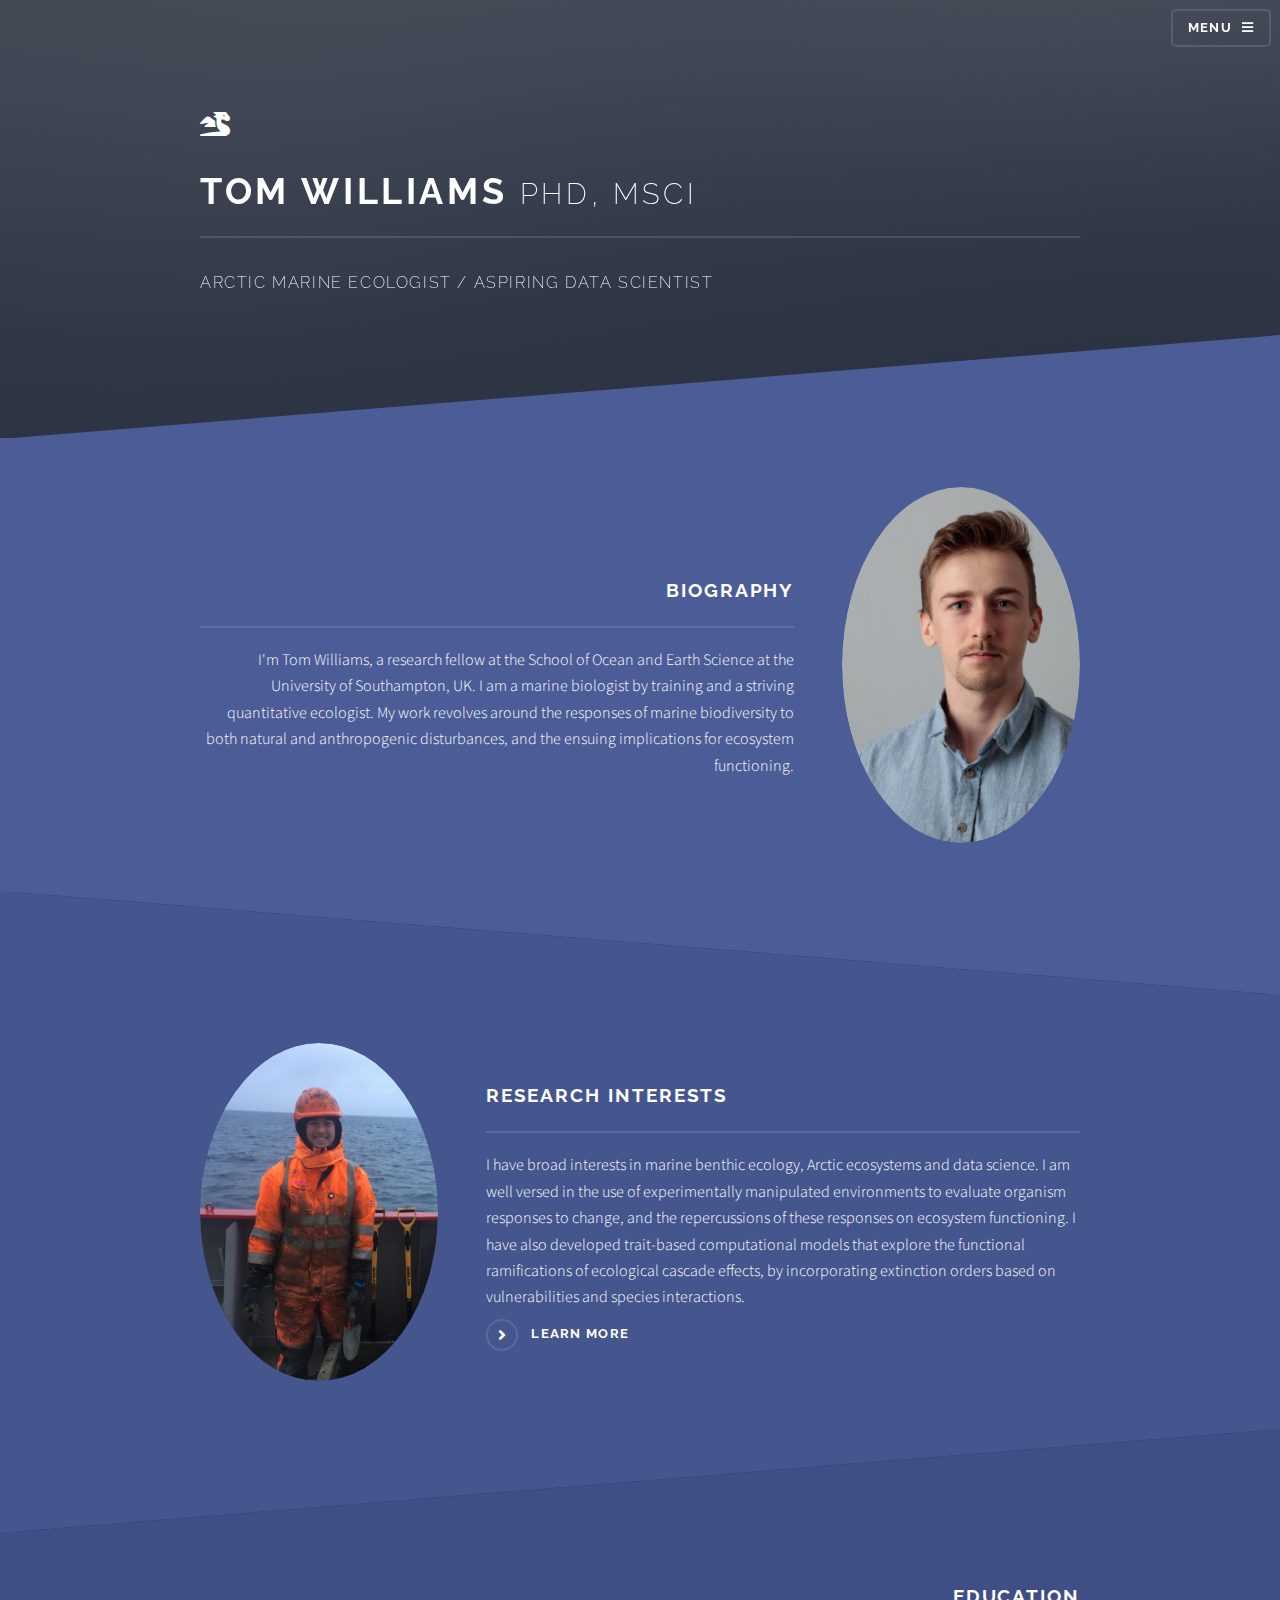
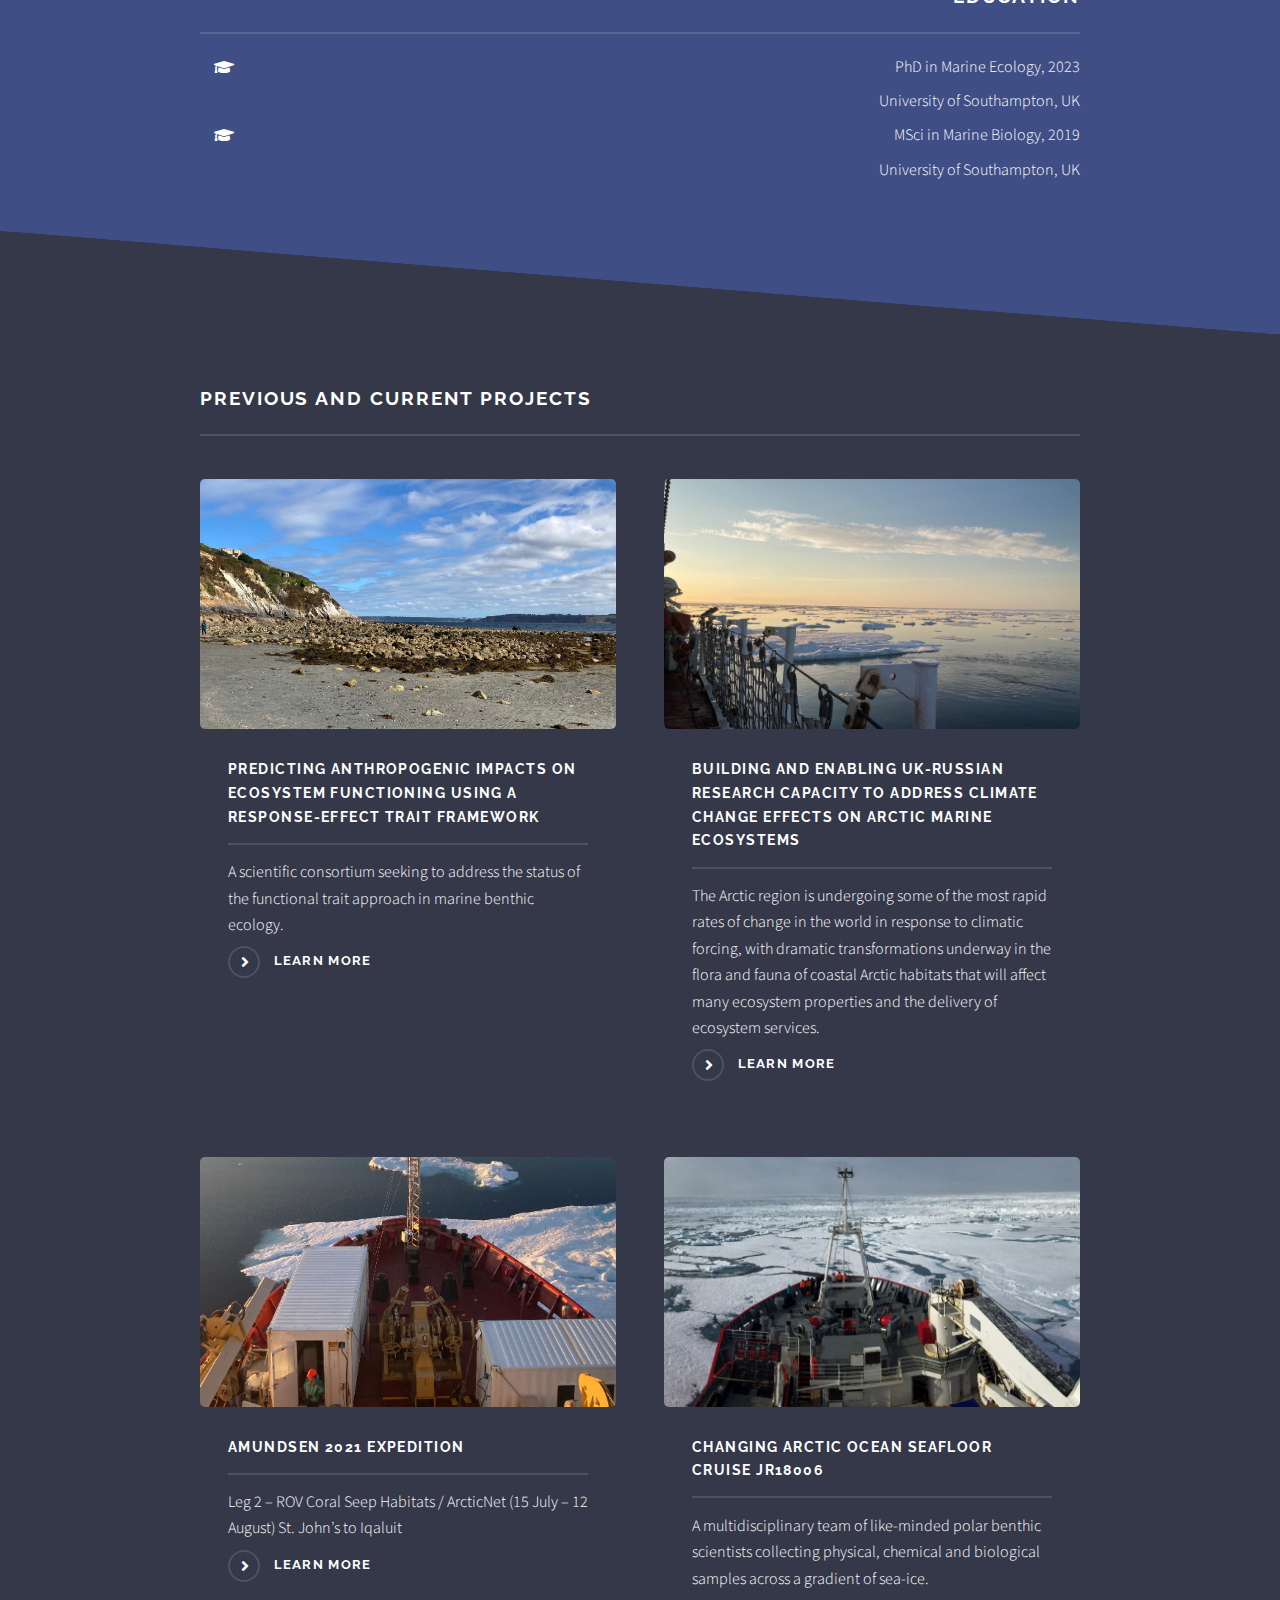
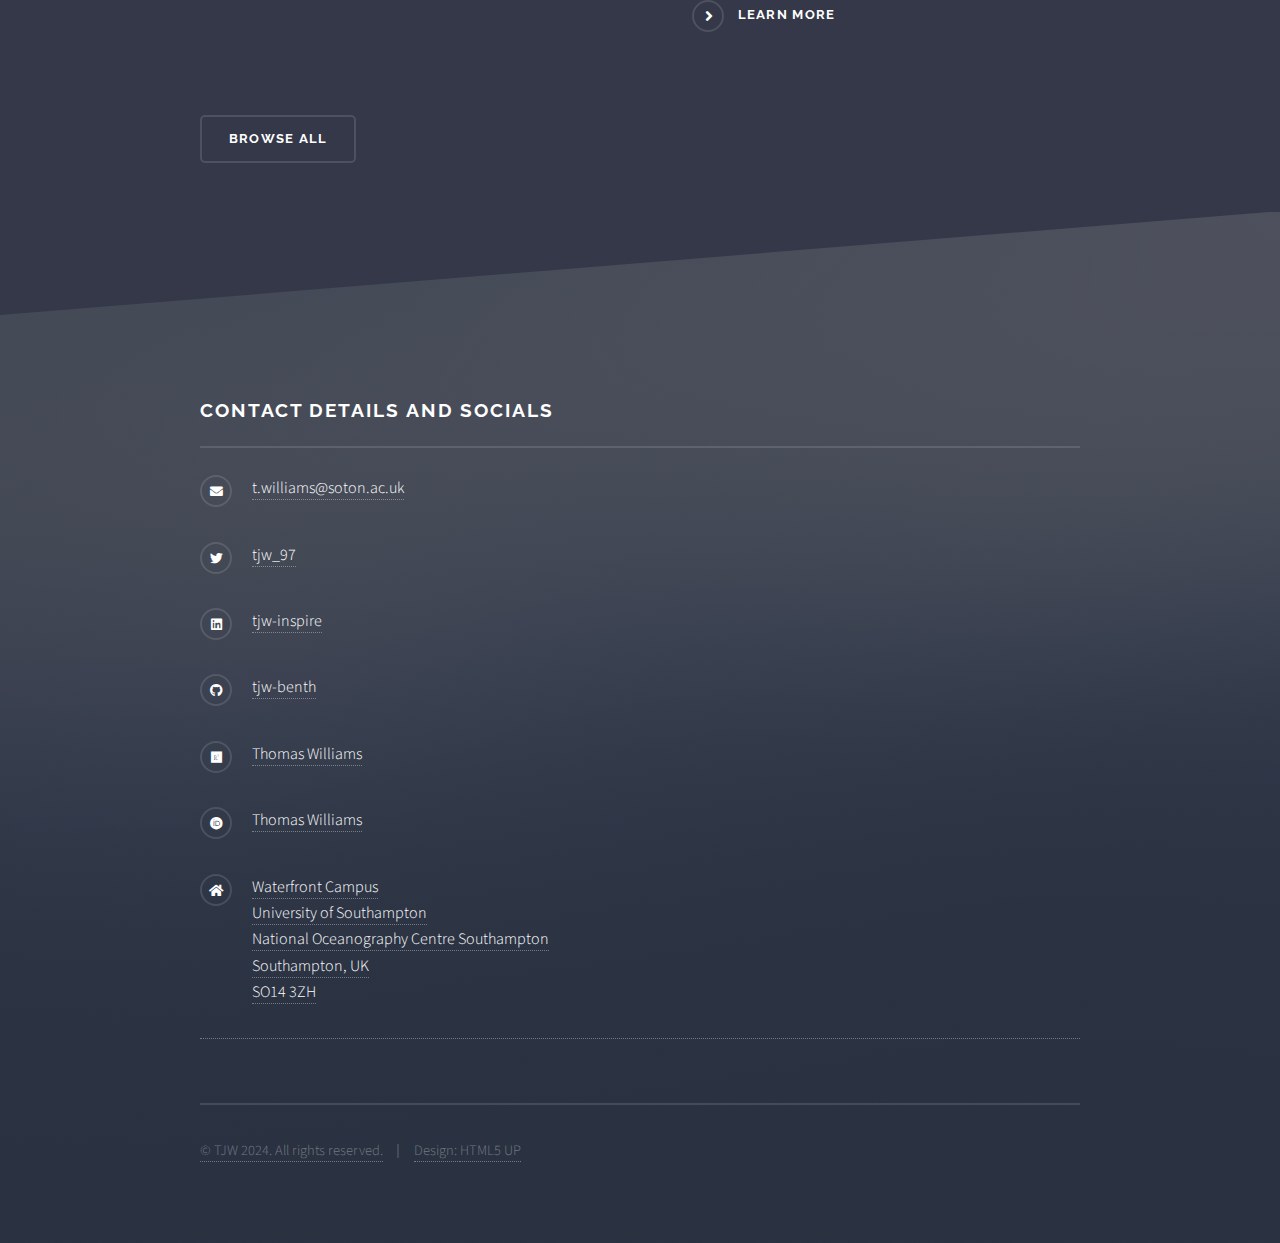
==== commit fa5e4a78: ":memo: updated copyright" ====
--- a/index.html
+++ b/index.html
@@ -165,7 +165,7 @@
 								</li>
 							</ul>
 							<ul class="copyright">
-								<li>&copy; TJW 2023. All rights reserved.</li><li>Design: <a href="http://html5up.net" target="_blank">HTML5 UP</a></li>
+								<li>&copy; TJW 2024. All rights reserved.</li><li>Design: <a href="http://html5up.net" target="_blank">HTML5 UP</a></li>
 							</ul>
 						</div>
 					</section>
--- a/assets/css/main.css
+++ b/assets/css/main.css
@@ -2412,6 +2412,7 @@
 
 /* Image */
 
+
 	.image {
 		border-radius: 5px;
 		border: 0;
@@ -2419,6 +2420,23 @@
 		position: relative;
 	}
 
+	.expandable-image {
+        display: inline-block;
+        flex-direction: column;
+        align-items: center;
+    }
+    
+    	.expand-image {
+        max-width: 100%;
+        height: auto;
+        transition: transform 0.3s;
+        cursor: pointer;
+    	}
+    
+    	.expand-image:hover {
+        transform: scale(1.1);
+    	}
+	
 		.image img {
 			border-radius: 5px;
 			display: block;
@@ -3033,7 +3051,7 @@
 			}
 
 				.features article .image img {
-					border-radius: 5px 5px 0 0;
+					border-radius: 5px 5px 5px 5px;
 					width: 100%;
 				}
 
@@ -3442,6 +3460,11 @@
 			padding-bottom: 0.4em;
 		}
 
+		#banner .smaller-text {
+			font-size: 80%; /* Adjust the percentage to your desired smaller font size */
+		}
+		
+
 		#banner p {
 			-moz-transition: opacity 0.5s ease, -moz-transform 0.5s ease, -moz-filter 0.25s ease;
 			-webkit-transition: opacity 0.5s ease, -webkit-transform 0.5s ease, -webkit-filter 0.25s ease;
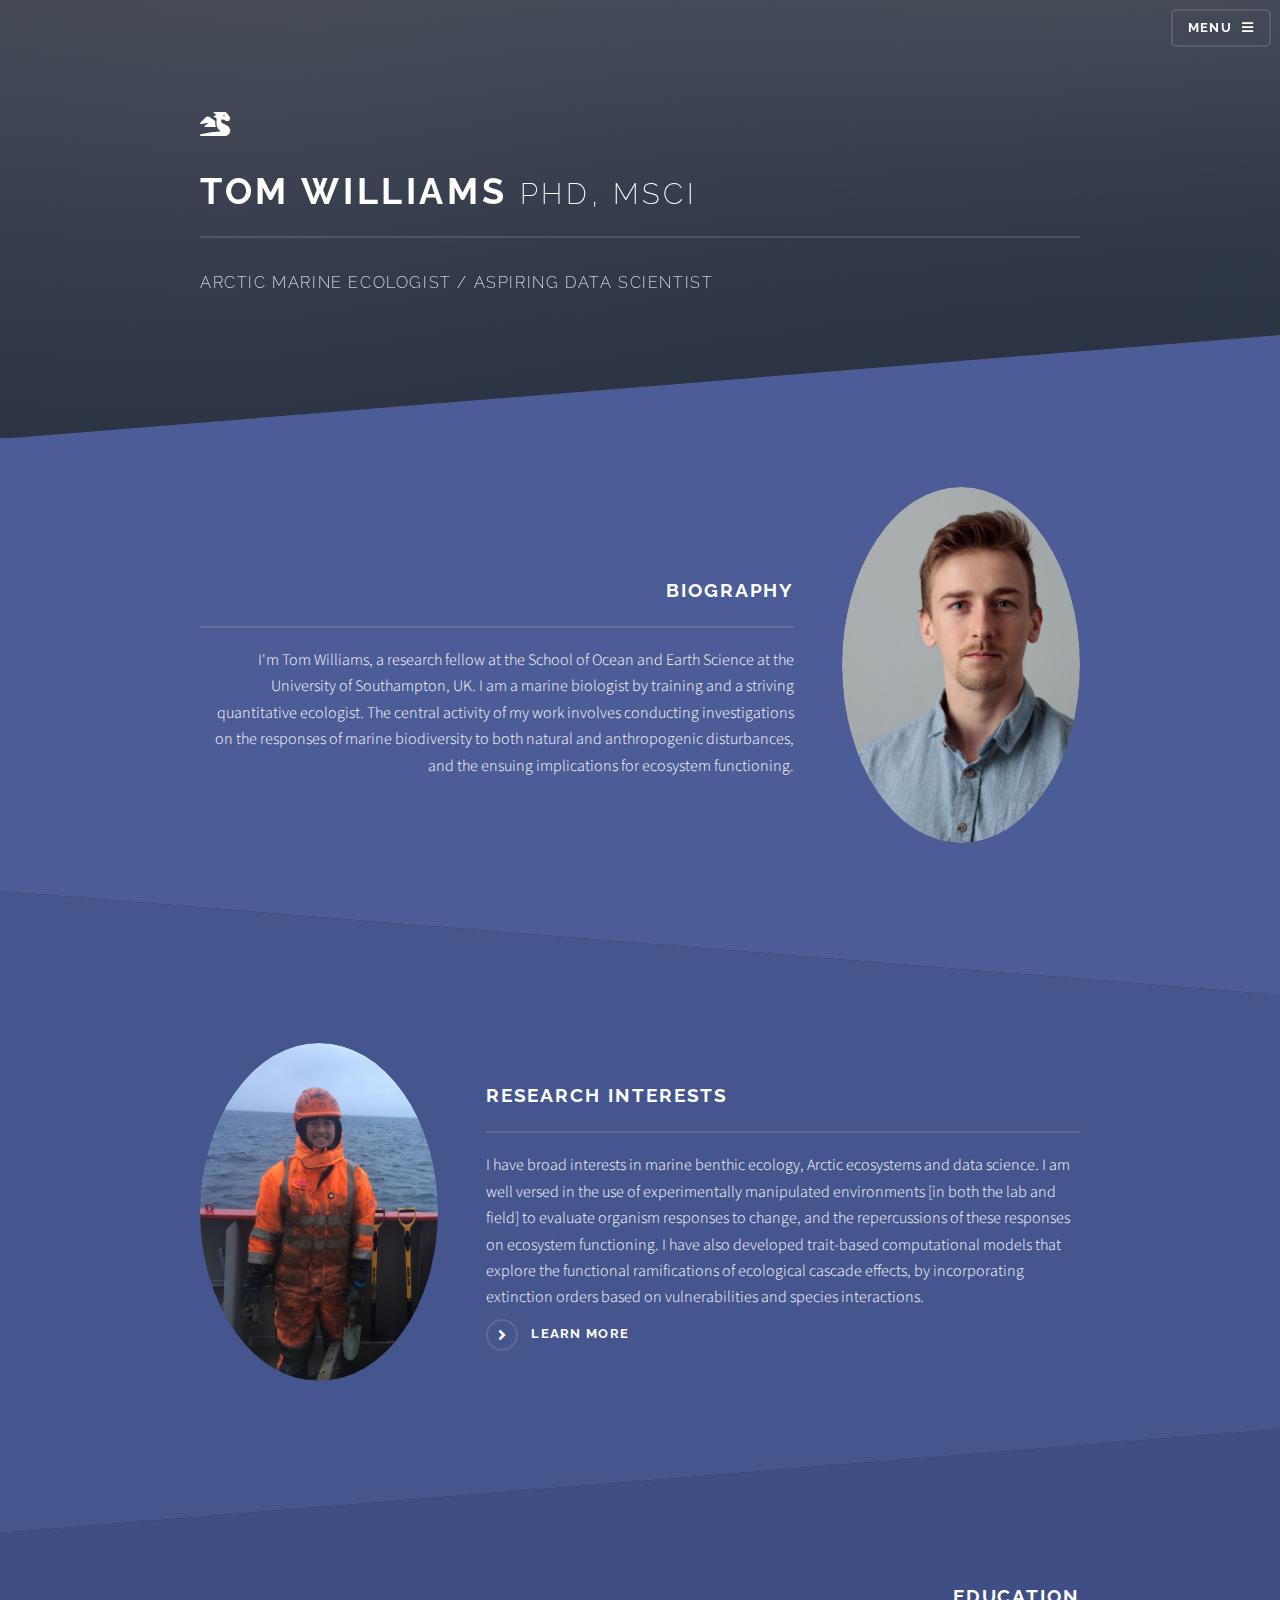
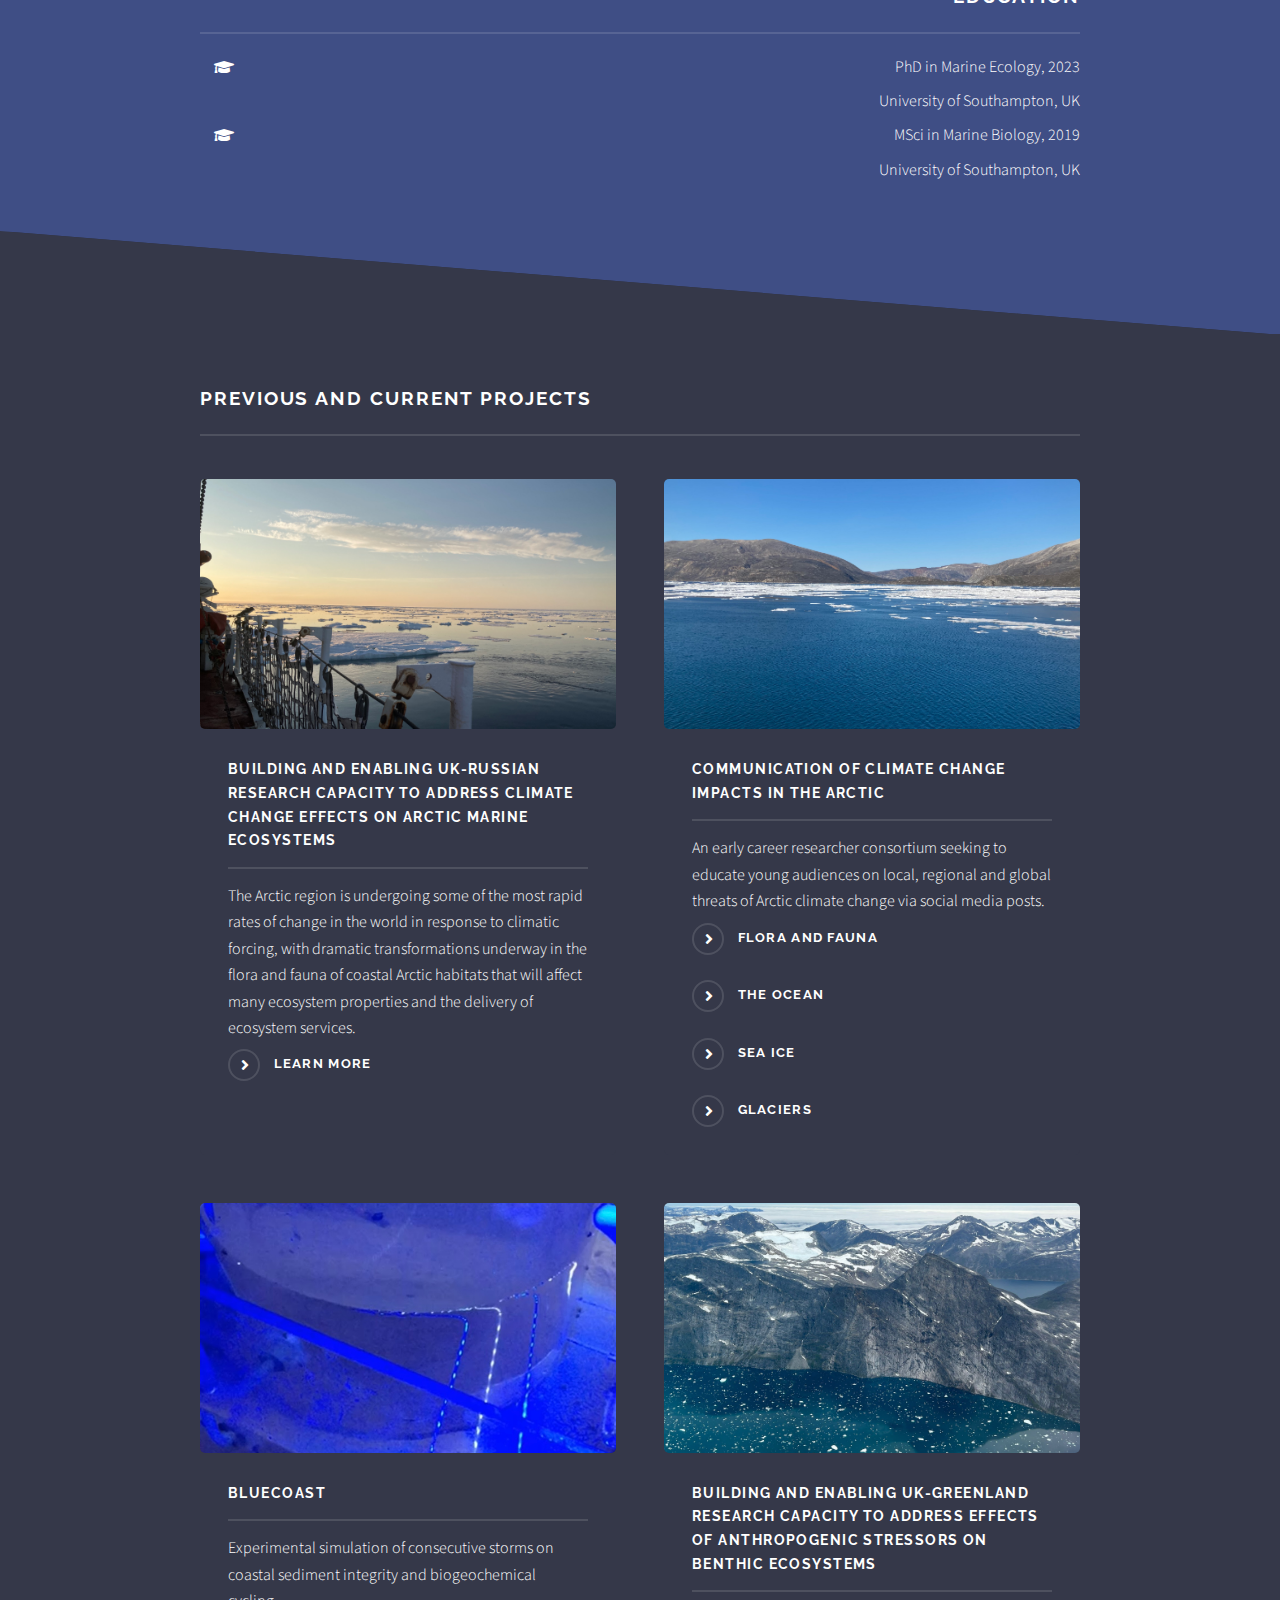
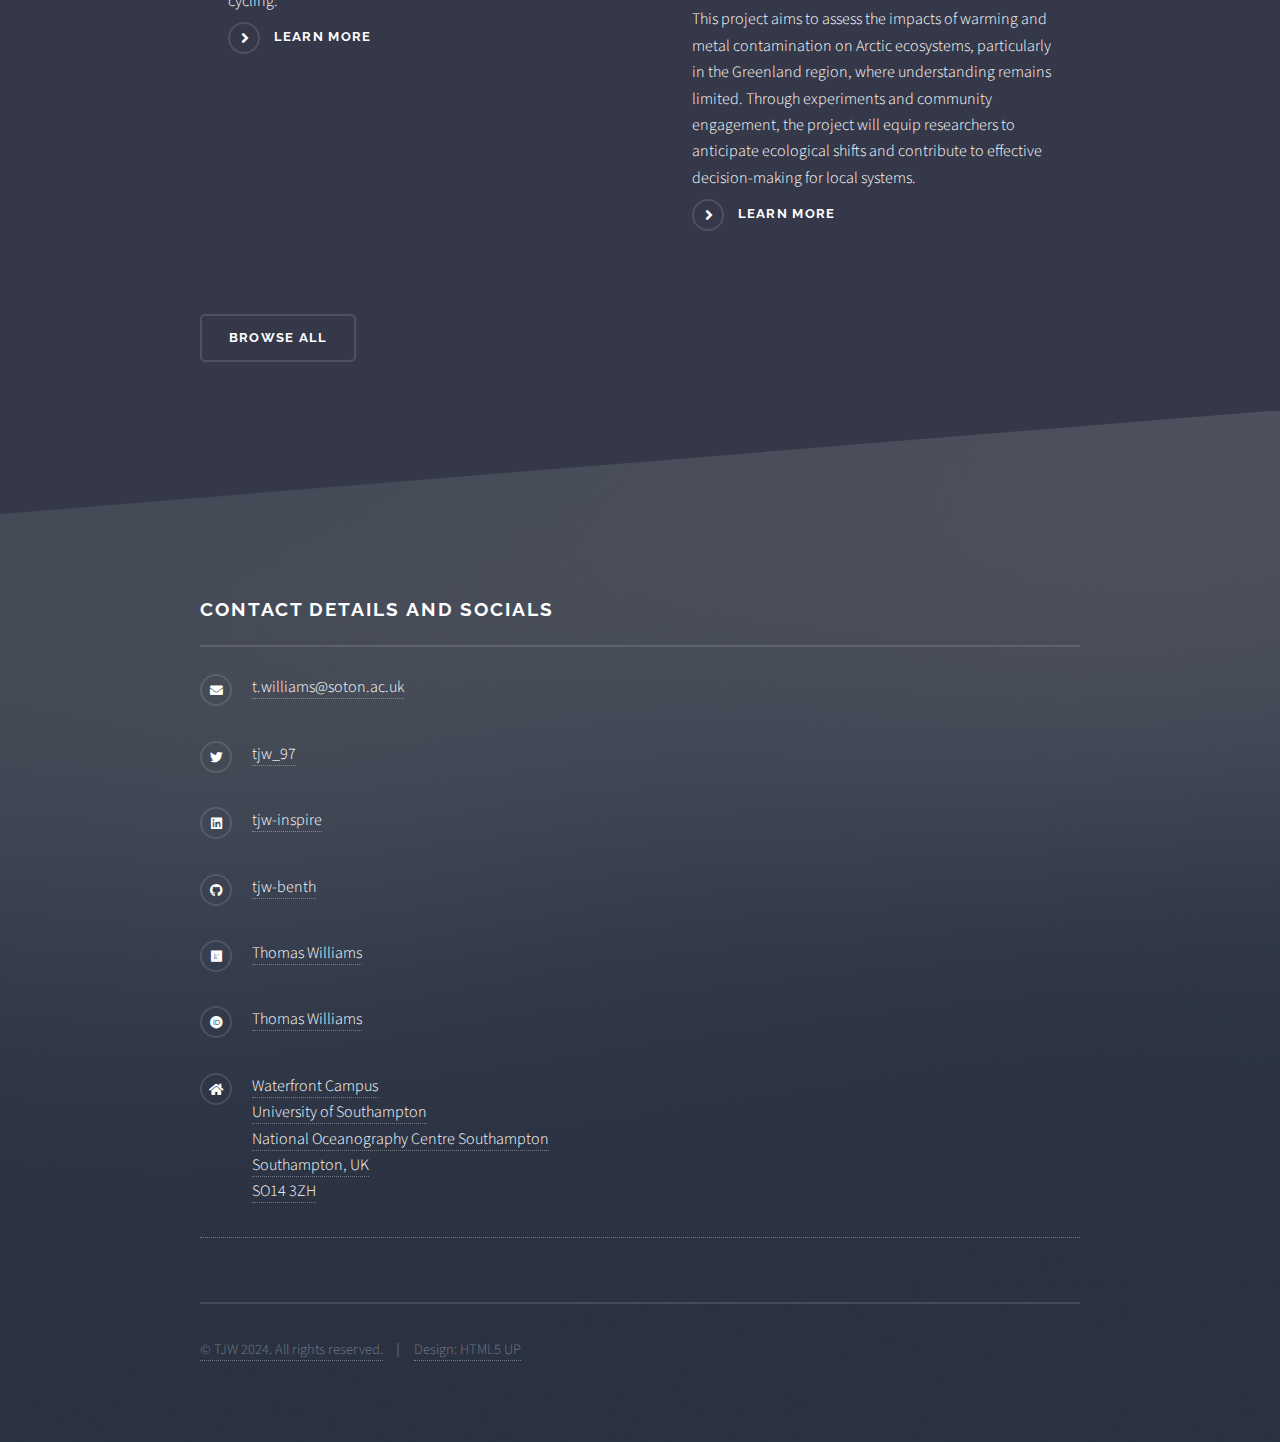
==== commit b1a1471d: ":zap: added new js script for randomly fetching projects to present on main page. :lipstick: some mi" ====
--- a/index.html
+++ b/index.html
@@ -61,7 +61,7 @@
 									<a class="image"><img src="images/profile_shot.JPG" alt="" /></a>
 									<div class="content">
 										<h2 class="major">Biography</h2>
-										<p>I'm Tom Williams, a research fellow at the School of Ocean and Earth Science at the University of Southampton, UK. I am a marine biologist by training and a striving quantitative ecologist. My work revolves around the responses of marine biodiversity to both natural and anthropogenic disturbances, and the ensuing implications for ecosystem functioning.</p>
+										<p>I'm Tom Williams, a research fellow at the School of Ocean and Earth Science at the University of Southampton, UK. I am a marine biologist by training and a striving quantitative ecologist. The central activity of my work involves conducting investigations on the responses of marine biodiversity to both natural and anthropogenic disturbances, and the ensuing implications for ecosystem functioning.</p>
 									</div>
 								</div>
 							</section>
@@ -72,7 +72,7 @@
 									<a class="image"><img src="images/TJW_Arctic_clothing.JPG" alt="" /></a>
 									<div class="content">
 										<h2 class="major">Research Interests</h2>
-										<p>I have broad interests in marine benthic ecology, Arctic ecosystems and data science. I am well versed in the use of experimentally manipulated environments to evaluate organism responses to change, and the repercussions of these responses on ecosystem functioning. I have also developed trait-based computational models that explore the functional ramifications of ecological cascade effects, by incorporating extinction orders based on vulnerabilities and species interactions. </p>
+										<p>I have broad interests in marine benthic ecology, Arctic ecosystems and data science. I am well versed in the use of experimentally manipulated environments [in both the lab and field] to evaluate organism responses to change, and the repercussions of these responses on ecosystem functioning. I have also developed trait-based computational models that explore the functional ramifications of ecological cascade effects, by incorporating extinction orders based on vulnerabilities and species interactions. </p>
 										<a href="projects.html" class="special">Learn more</a>
 									</div>
 								</div>
@@ -110,38 +110,14 @@
 							<section id="four" class="wrapper alt style2">
 								<div class="inner">
 									<h2 class="major">Previous and Current Projects</h2>
-									<section class="features">
-										<article>
-											<a href="https://euromarinenetwork.eu/activities/predicting-anthropogenic-impacts-on-ecosystem-functioning-using-a-response-effect-trait/" class="image content" target="_blank"><img src="images/Brittany_beach.jpg" width= 200px; height = 250px; object-fit: cover; alt="" /></a>
-											<h3 class="major">Predicting Anthropogenic Impacts on Ecosystem Functioning using a Response-Effect Trait Framework</h3>
-											<p>A scientific consortium seeking to address the status of the functional trait approach in marine benthic ecology.</p>
-											<a href="https://euromarinenetwork.eu/activities/predicting-anthropogenic-impacts-on-ecosystem-functioning-using-a-response-effect-trait/" class="special" target="_blank">Learn more</a>
-										</article>
-										<article>
-											<a href="https://www.southampton.ac.uk/publicpolicy/support-for-policymakers/policy-projects/uk-russia-arctic-project-martin-solan.page" class="image content" target="_blank"><img src="images/background_ice_ship.jpg" width= 200px; height = 250px; object-fit: cover; alt="" /></a>
-											<h3 class="major">Building and enabling UK-Russian research capacity to address climate change effects on Arctic marine ecosystems</h3>
-											<p>The Arctic region is undergoing some of the most rapid rates of change in the world in response to climatic forcing, with dramatic transformations underway in the flora and fauna of coastal Arctic habitats that will affect many ecosystem properties and the delivery of ecosystem services. </p>
-											<a href="https://www.southampton.ac.uk/publicpolicy/support-for-policymakers/policy-projects/uk-russia-arctic-project-martin-solan.page" class="special" target="_blank">Learn more</a>
-										</article>
-										<article>
-											<a href="https://amundsenscience.com/wp-content/uploads/2022/03/2021-Amundsen-Expedition-Report-2022-03-16-compressed.pdf" class="image content" target="_blank"><img src="images/photo_Amundsen_2021.jpg" width= 200px; height = 250px; object-fit: cover; alt="" /></a>
-											<h3 class="major">Amundsen 2021 Expedition</h3>
-											<p>Leg 2 – ROV Coral Seep Habitats / ArcticNet (15 July – 12 August) St. John’s to Iqaluit</p>
-											<a href="https://amundsenscience.com/wp-content/uploads/2022/03/2021-Amundsen-Expedition-Report-2022-03-16-compressed.pdf" class="special" target="_blank">Learn more</a>
-										</article>
-										<article>
-											<a href="https://www.bodc.ac.uk/resources/inventories/cruise_inventory/report/17334/" class="image content" target="_blank"><img src="images/photo_JCR_2019.jpg" width= 200px; height = 250px; object-fit: cover; alt="" /></a>
-											<h3 class="major">Changing Arctic Ocean Seafloor Cruise JR18006</h3>
-											<p>A multidisciplinary team of like-minded polar benthic scientists collecting physical, chemical and biological samples across a gradient of sea-ice.</p>
-											<a href="https://www.bodc.ac.uk/resources/inventories/cruise_inventory/report/17334/" class="special" target="_blank">Learn more</a>
-										</article>
-									</section>
-									<ul class="actions">
+
+										<div id="featured-projects"> 
+										</div>
+										<ul class="actions">
 										<li><a href="projects.html" class="button">Browse All</a></li>
-									</ul>
+										</ul>
 								</div>
 							</section>
-
 					</section>
 
 				<!-- Footer -->
@@ -179,6 +155,7 @@
 			<script src="assets/js/breakpoints.min.js"></script>
 			<script src="assets/js/util.js"></script>
 			<script src="assets/js/main.js"></script>
+			<script src="assets/js/fetchprojects.js"></script>
 
 	</body>
 </html>
